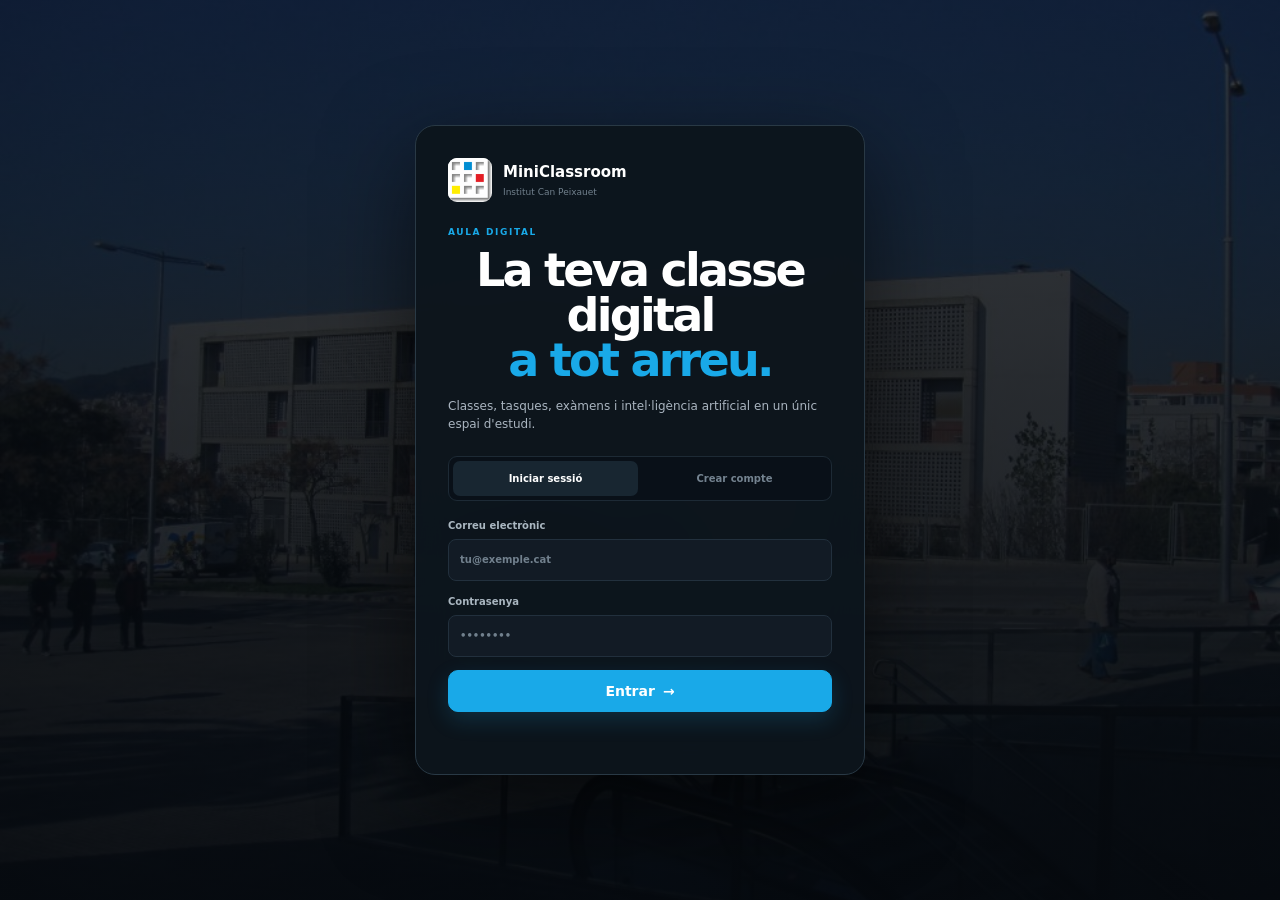
==== templates/index.html @ 2e3a23d9 "Add files via upload" ====
<!doctype html>
<html lang="ca">
<head>
  <meta charset="utf-8">
  <meta name="viewport" content="width=device-width,initial-scale=1">
  <title>MiniClassroom · La teva classe digital</title>
  <meta name="theme-color" content="#07101c">
  <meta name="description" content="MiniClassroom · aula digital de l'Institut Can Peixauet">
  <link rel="stylesheet" href="/static/style.css">
</head>

<body>

<div id="toast-root"></div>

<!-- =====================================================
     LOGIN
===================================================== -->

<div id="auth-view" class="auth-shell">

  <div class="auth-card">

    <div class="auth-brand">
      <img
        src="/static/logo-canpeixauet.png"
        alt="Institut Can Peixauet"
        onerror="this.style.display='none'"
      >

      <div>
        <strong>MiniClassroom</strong>
        <span>Institut Can Peixauet</span>
      </div>
    </div>

    <div class="auth-kicker">
      AULA DIGITAL
    </div>

    <h1>
      La teva classe digital<br>
      <span>a tot arreu.</span>
    </h1>

    <p class="auth-copy">
      Classes, tasques, exàmens i intel·ligència artificial
      en un únic espai d'estudi.
    </p>

    <div class="auth-tabs">

      <button
        class="auth-tab active"
        data-auth="login"
        type="button"
      >
        Iniciar sessió
      </button>

      <button
        class="auth-tab"
        data-auth="register"
        type="button"
      >
        Crear compte
      </button>

    </div>

    <form id="login-form" class="auth-form">

      <label>
        Correu electrònic

        <input
          name="email"
          type="email"
          placeholder="tu@exemple.cat"
          required
        >
      </label>

      <label>
        Contrasenya

        <input
          name="password"
          type="password"
          placeholder="••••••••"
          required
        >
      </label>

      <button
        class="btn btn-blue wide"
        type="submit"
      >
        Entrar
        <span>→</span>
      </button>

    </form>


    <form
      id="register-form"
      class="auth-form hidden"
    >

      <label>
        Nom

        <input
          name="username"
          placeholder="El teu nom"
          required
        >
      </label>

      <label>
        Correu electrònic

        <input
          name="email"
          type="email"
          placeholder="tu@exemple.cat"
          required
        >
      </label>

      <label>
        Contrasenya

        <input
          name="password"
          type="password"
          minlength="6"
          placeholder="Mínim 6 caràcters"
          required
        >
      </label>

      <label>
        Soc...

        <select name="role">
          <option value="alumne">
            Alumne
          </option>

          <option value="professor">
            Professor
          </option>
        </select>

      </label>

      <button
        class="btn btn-yellow wide"
        type="submit"
      >
        Crear compte
        <span>→</span>
      </button>

    </form>

    <p
      id="auth-message"
      class="error-text"
    ></p>

  </div>

</div>


<!-- =====================================================
     APLICACIÓ
===================================================== -->

<div
  id="app-view"
  class="app-shell hidden"
>


  <!-- SIDEBAR -->

  <aside class="sidebar">

    <div class="brand">

      <img
        src="/static/logo-canpeixauet.png"
        alt="Institut Can Peixauet"
        onerror="this.style.display='none'"
      >

      <div>
        <strong>MiniClassroom</strong>
        <small>Institut Can Peixauet</small>
      </div>

    </div>


    <div class="user-mini">

      <span
        class="avatar"
        id="side-avatar"
      >
        F
      </span>

      <div>

        <strong id="side-name">
          —
        </strong>

        <small id="side-role">
          Alumne
        </small>

      </div>

    </div>


    <nav class="nav">

      <button type="button"
        class="nav-item active"
        data-section="dashboard"
      >
        <span>⌂</span>
        Inici
      </button>

      <button type="button"
        class="nav-item"
        data-section="calendar"
      >
        <span>□</span>
        Calendari
      </button>

      <button type="button"
        class="nav-item"
        data-section="tasks"
      >
        <span>✓</span>
        Tasques
      </button>

      <button type="button"
        class="nav-item"
        data-section="exams"
      >
        <span>▣</span>
        Exàmens
      </button>

      <button type="button"
        class="nav-item"
        data-section="planner"
      >
        <span>◫</span>
        Planificador
      </button>

      <button type="button"
        class="nav-item"
        data-section="classes"
      >
        <span>⌘</span>
        Classes
      </button>

      <button type="button"
        class="nav-item"
        data-section="ai"
      >
        <span>✦</span>
        IA d'estudi
      </button>

      <button type="button"
        class="nav-item"
        data-section="progress"
      >
        <span>▥</span>
        Progrés
      </button>

      <button type="button"
        class="nav-item"
        data-section="profile"
      >
        <span>○</span>
        Perfil
      </button>

    </nav>


    <div class="sidebar-bottom">

      <div class="ai-status">

        <i></i>

        <div>
          <b>IA preparada</b>
          <small>Disponible per ajudar-te</small>
        </div>

        <span>→</span>

      </div>


      <button type="button"
        id="logout-btn" data-logout="true"
        class="logout"
      >
        ↪ Tancar sessió
      </button>

    </div>

  </aside>


  <!-- CONTINGUT -->

  <main class="main">

    <header class="topbar">

      <button type="button"
        class="mobile-menu"
        id="mobile-menu"
      >
        ☰
      </button>


      <div class="search-box">

        <span>⌕</span>

        <input
          id="global-search"
          type="search"
          placeholder="Cerca tasques, exàmens, classes..."
        >

        <kbd>⌘ K</kbd>

      </div>


      <div class="top-actions">

        <button type="button"
          class="icon-button"
          id="quick-ai"
          title="IA"
        >
          ✦
        </button>

        <button type="button"
          class="icon-button notification-button"
          id="notifications-button"
          title="Notificacions"
        >
          ♧
          <i id="notification-dot"></i>
        </button>

        <button type="button"
          class="btn btn-yellow add-button"
          id="quick-add"
          data-action="create-task"
        >
          ＋ Afegir
        </button>


        <button type="button"
          class="profile-chip"
          data-section="profile"
        >

          <span
            class="avatar small"
            id="top-avatar"
          >
            F
          </span>

          <span>

            <b id="top-name">
              —
            </b>

            <small id="top-role">
              Alumne
            </small>

          </span>

          <em>⌄</em>

        </button>

      </div>

    </header>


    <div
      id="notifications-panel"
      class="floating-panel hidden"
    ></div>


    <div class="content">


      <!-- =================================================
           INICI
      ================================================= -->

      <section
        id="section-dashboard"
        class="section active"
      >

        <div class="dashboard-layout">

          <div class="dashboard-main">


            <!-- HERO -->

            <div class="hero-banner">

              <div class="hero-image"></div>

              <div class="hero-overlay"></div>

              <div class="hero-copy">

                <div class="eyebrow light">
                  INSTITUT CAN PEIXAUET
                </div>

                <h1>
                  La teva classe digital<br>
                  <span>a tot arreu.</span>
                </h1>

                <p>
                  Organitza, aprèn i avança
                  amb l'ajuda de la intel·ligència artificial.
                </p>

                <div class="hero-actions">

                  <button type="button"
                    class="btn btn-yellow"
                    id="dashboard-see-tasks"
                    data-section="tasks"
                  >
                    → Veure les meves tasques
                  </button>

                  <button type="button"
                    class="btn btn-outline"
                    id="dashboard-open-ai"
                    data-section="ai"
                  >
                    Obrir la IA
                  </button>

                </div>

              </div>


              <div class="hero-dots">
                <b></b>
                <b></b>
                <b></b>
              </div>

            </div>


            <!-- ESTADÍSTIQUES -->

            <div class="stats-grid">

              <button type="button"
                class="stat-card blue"
                data-section="tasks"
              >

                <span class="stat-icon">
                  ✓
                </span>

                <div>

                  <small>
                    Tasques pendents
                  </small>

                  <strong id="stat-pending">
                    0
                  </strong>

                  <em id="stat-completed">
                    0 completades
                  </em>

                </div>

                <b>›</b>

              </button>


              <button type="button"
                class="stat-card red"
                data-section="exams"
              >

                <span class="stat-icon">
                  ▣
                </span>

                <div>

                  <small>
                    Exàmens propers
                  </small>

                  <strong id="stat-exams">
                    0
                  </strong>

                  <em>
                    Properes dates
                  </em>

                </div>

                <b>›</b>

              </button>


              <button type="button"
                class="stat-card yellow"
                data-section="progress"
              >

                <span class="stat-icon">
                  ▥
                </span>

                <div>

                  <small>
                    Progrés setmanal
                  </small>

                  <strong id="stat-progress">
                    0%
                  </strong>

                  <em id="stat-study">
                    0 / 0 min
                  </em>

                </div>

                <b>›</b>

              </button>


              <button type="button"
                class="stat-card neutral"
                data-section="tasks"
              >

                <span class="stat-icon">
                  ♧
                </span>

                <div>

                  <small>
                    Tasques urgents
                  </small>

                  <strong id="stat-urgent">
                    0
                  </strong>

                  <em>
                    Pròxims 2 dies
                  </em>

                </div>

                <b>›</b>

              </button>

            </div>


            <!-- CLASSES -->

            <div class="panel">

              <div class="panel-head">

                <div>

                  <div class="eyebrow">
                    APRENENTATGE
                  </div>

                  <h2>
                    Classes
                  </h2>

                </div>

                <button type="button"
                  class="link-button"
                  data-section="classes"
                >
                  Veure totes →
                </button>

              </div>

              <div
                id="dashboard-classes"
                class="class-cards"
              ></div>

            </div>

          </div>


          <!-- COLUMNA DRETA -->

          <aside class="dashboard-side">


            <!-- AGENDA -->

            <div class="panel agenda-panel">

              <div class="panel-head">

                <div>

                  <div class="eyebrow">
                    AVUI
                  </div>

                  <h2 id="agenda-date">
                    Avui
                  </h2>

                </div>

                <button type="button"
                  class="link-button"
                  data-section="calendar"
                >
                  Calendari →
                </button>

              </div>

              <div
                id="agenda-list"
                class="agenda-list"
              ></div>

            </div>


            <!-- TASQUES -->

            <div class="panel">

              <div class="panel-head">

                <div>

                  <div class="eyebrow">
                    ENTREGUES
                  </div>

                  <h2>
                    S'entrega aviat
                  </h2>

                </div>

                <button type="button"
                  class="link-button"
                  data-section="tasks"
                >
                  Veure totes →
                </button>

              </div>

              <div
                id="dashboard-tasks"
                class="compact-list"
              ></div>

            </div>


            <!-- EINES IA -->

            <div class="panel">

              <div class="panel-head">

                <div>

                  <div class="eyebrow">
                    IA
                  </div>

                  <h2>
                    Eines d'aprenentatge
                  </h2>

                </div>

                <button type="button"
                  class="link-button"
                  data-section="ai"
                >
                  Veure totes →
                </button>

              </div>


              <div class="learning-tools">

                <button type="button"
                  data-mode="EXPLICAR"
                  data-section="ai"
                >

                  <span>✦</span>

                  <div>
                    <b>Explica'm un tema</b>
                    <small>Entén-lo pas a pas.</small>
                  </div>

                  →

                </button>


                <button type="button"
                  data-mode="TEST"
                  data-section="ai"
                >

                  <span>✓</span>

                  <div>
                    <b>Practica amb un test</b>
                    <small>5 preguntes amb correcció.</small>
                  </div>

                  →

                </button>


                <button type="button"
                  data-mode="ESTUDIAR"
                  data-section="ai"
                >

                  <span>◫</span>

                  <div>
                    <b>Què estudio ara?</b>
                    <small>Prioritza la feina.</small>
                  </div>

                  →

                </button>

              </div>


            </div>

            <div class="panel recommendation-panel">

              <div class="panel-head">

                <div>
                  <div class="eyebrow">IA</div>
                  <h2>Què estudiar ara?</h2>
                </div>

              </div>

              <div
                id="recommendation-box"
                class="recommendation-box"
              >
                <span class="reco-orb">✦</span>
                <div>
                  <strong>Analitzant les teves prioritats...</strong>
                  <small>
                    La IA revisarà tasques i exàmens pendents.
                  </small>
                </div>
              </div>

            </div>

          </aside>

        </div>

      </section>


      <!-- =================================================
           CALENDARI
      ================================================= -->

      <section
        id="section-calendar"
        class="section"
      >

        <div class="section-title">

          <div>

            <div class="eyebrow">
              ORGANITZACIÓ
            </div>

            <h1>
              Calendari
            </h1>

            <p>
              Tot el que tens a classe,
              en una sola vista.
            </p>

          </div>

          <button type="button"
            class="btn btn-yellow"
            id="calendar-today"
          >
            Avui
          </button>

        </div>


        <div class="panel calendar-panel">

          <div class="calendar-toolbar">

            <button type="button"
              class="icon-button"
              id="calendar-prev"
            >
              ←
            </button>

            <h2 id="calendar-title">
              Aquesta setmana
            </h2>

            <button type="button"
              class="icon-button"
              id="calendar-next"
            >
              →
            </button>

          </div>

          <div
            id="calendar-grid"
            class="calendar-grid"
          ></div>

        </div>

      </section>


      <!-- =================================================
           TASQUES
      ================================================= -->

      <section
        id="section-tasks"
        class="section"
      >

        <div class="section-title">

          <div>

            <div class="eyebrow">
              FEINA
            </div>

            <h1>
              Tasques
            </h1>

            <p>
              Controla què tens pendent
              i què ja has acabat.
            </p>

          </div>

          <button type="button"
            class="btn btn-yellow"
            id="new-task"
          >
            ＋ Nova tasca
          </button>

        </div>


        <div class="toolbar">

          <div
            class="segmented"
            id="task-filter"
          >

            <button type="button"
              class="active"
              data-filter="totes"
            >
              Totes
            </button>

            <button type="button" data-filter="pendent">
              Pendents
            </button>

            <button type="button" data-filter="en procés">
              En procés
            </button>

            <button type="button" data-filter="completada">
              Completades
            </button>

          </div>


          <input
            id="task-search"
            class="search-input"
            placeholder="Cerca una tasca..."
          >

        </div>


        <div
          id="tasks-list"
          class="task-list"
        ></div>

      </section>


      <!-- =================================================
           EXÀMENS
      ================================================= -->

      <section
        id="section-exams"
        class="section"
      >

        <div class="section-title">

          <div>

            <div class="eyebrow">
              PREPARACIÓ
            </div>

            <h1>
              Exàmens
            </h1>

            <p>
              Prepara amb temps el que s'acosta.
            </p>

          </div>

          <button type="button"
            class="btn btn-yellow"
            id="new-exam"
          >
            ＋ Nou examen
          </button>

        </div>


        <div
          id="exams-list"
          class="exam-grid"
        ></div>

      </section>


      <!-- =================================================
           PLANIFICADOR
      ================================================= -->

      <section
        id="section-planner"
        class="section"
      >

        <div class="section-title">

          <div>

            <div class="eyebrow">
              PLANIFICACIÓ
            </div>

            <h1>
              Planificador
            </h1>

            <p>
              Combina tasques, exàmens
              i sessions d'estudi.
            </p>

          </div>

          <button type="button"
            class="btn btn-yellow"
            id="generate-plan"
          >
            ✦ Generar pla amb IA
          </button>

        </div>


        <div class="planner-layout">

          <div class="panel calendar-panel">

            <div class="calendar-toolbar">

              <button type="button"
                class="icon-button"
                id="planner-prev"
              >
                ←
              </button>

              <h2 id="week-title">
                Aquesta setmana
              </h2>

              <button type="button"
                class="icon-button"
                id="planner-next"
              >
                →
              </button>

            </div>

            <div
              id="week-grid"
              class="calendar-grid"
            ></div>

          </div>


          <div class="panel">

            <div class="panel-head">

              <div>

                <div class="eyebrow">
                  IA
                </div>

                <h2>
                  Sessions recomanades
                </h2>

              </div>

            </div>


            <div
              id="plan-sessions"
              class="plan-sessions"
            ></div>


            <button type="button"
              id="add-session"
              class="btn btn-outline wide"
            >
              ＋ Afegir sessió
            </button>

          </div>

        </div>

      </section>


      <!-- =================================================
           CLASSES
      ================================================= -->

      <section
        id="section-classes"
        class="section"
      >

        <div class="section-title">

          <div>

            <div class="eyebrow">
              AULA
            </div>

            <h1>
              Classes
            </h1>

            <p>
              Els teus espais de classe,
              deures, avisos i exàmens.
            </p>

          </div>

        </div>


        <div
          id="class-actions"
          class="class-actions"
        ></div>


        <div
          id="classes-list"
          class="class-cards large"
        ></div>


        <div
          id="class-detail"
          class="hidden"
        ></div>

      </section>


      <!-- =================================================
           IA
      ================================================= -->

      <section
        id="section-ai"
        class="section"
      >

        <div class="section-title">

          <div>

            <div class="eyebrow">
              ASSISTENT
            </div>

            <h1>
              IA d'estudi
            </h1>

            <p>
              Una IA que coneix les teves
              tasques i exàmens.
            </p>

          </div>

          <span class="ai-badge">
            ✦ Català
          </span>

        </div>


        <div class="ai-layout">


          <div class="panel chat-panel" id="ai-chat">

            <div
              class="ai-modes"
              id="ai-modes"
            >

              <button type="button"
                class="active"
                data-ai-mode="DUBTE"
              >
                Dubte
              </button>

              <button type="button" data-ai-mode="EXPLICAR">
                Explicar
              </button>

              <button type="button" data-ai-mode="ESTUDIAR">
                Estudiar
              </button>

              <button type="button" data-ai-mode="RESUMIR">
                Resumir
              </button>

              <button type="button" data-ai-mode="TEST">
                Test
              </button>

            </div>


            <div
              id="ai-messages"
              class="chat-log"
            >

              <div class="chat-bubble ai">

                <span>✦</span>

                <div>

                  <b>
                    MiniClassroom IA
                  </b>

                  <p>
                    Hola! Puc ajudar-te amb
                    una assignatura, una tasca,
                    un examen o la teva planificació.
                  </p>

                </div>

              </div>

            </div>


            <form
              id="ai-form"
              class="chat-form"
            >

              <textarea
                id="ai-input"
                placeholder="Escriu una pregunta..."
                rows="1"
              ></textarea>

              <button type="submit" class="send-btn" id="ai-send">
                ↑
              </button>

            </form>

          </div>



          <div
            class="panel ai-test hidden"
            id="ai-test"
          >

            <div class="panel-head">
              <div>
                <div class="eyebrow">PRÀCTICA</div>
                <h2>Genera un test</h2>
              </div>
              <span class="ai-badge">5 preguntes</span>
            </div>

            <div class="ai-test-body">

              <div class="form-grid">

                <label class="form-field">
                  <span>Assignatura</span>
                  <input
                    id="test-subject"
                    type="text"
                    placeholder="Matemàtiques"
                  >
                </label>

                <label class="form-field">
                  <span>Dificultat</span>
                  <select id="test-difficulty">
                    <option value="baixa">Baixa</option>
                    <option value="mitjana" selected>Mitjana</option>
                    <option value="alta">Alta</option>
                  </select>
                </label>

                <label class="form-field full">
                  <span>Tema</span>
                  <input
                    id="test-topic"
                    type="text"
                    placeholder="Ex. derivades, Guerra Civil, física..."
                  >
                </label>

              </div>

              <button
                type="button"
                class="btn btn-yellow"
                id="test-generate"
              >
                ✦ Generar test
              </button>

              <div id="test-container"></div>

            </div>

          </div>

          <div class="ai-tools">

            <button type="button"
              class="tool-card"
              id="open-test"
              data-ai-tool="test"
            >

              <span>✓</span>

              <div>
                <b>Crear un test</b>
                <small>
                  5 preguntes i correcció.
                </small>
              </div>

              →

            </button>


            <button type="button"
              class="tool-card"
              id="open-reco"
              data-ai-tool="study"
            >

              <span>▥</span>

              <div>
                <b>Prioritzar la feina</b>
                <small>
                  Analitza tasques i exàmens.
                </small>
              </div>

              →

            </button>


            <div class="panel ai-note">

              <div class="eyebrow">
                APRENENTATGE
              </div>

              <h3>
                La IA t'ajuda a estudiar
              </h3>

              <p>
                Demana explicacions, exemples,
                pistes i preguntes.
                No només respostes.
              </p>

            </div>

          </div>

        </div>

      </section>


      <!-- =================================================
           PROGRÉS
      ================================================= -->

      <section
        id="section-progress"
        class="section"
      >

        <div class="section-title">

          <div>

            <div class="eyebrow">
              EVOLUCIÓ
            </div>

            <h1>
              Progrés
            </h1>

            <p>
              Visualitza com avança el teu estudi.
            </p>

          </div>

        </div>


        <div class="progress-grid">

          <div class="panel progress-card">

            <div class="eyebrow">
              TASQUES
            </div>

            <strong id="progress-number">
              0%
            </strong>

            <div class="progress-track">
              <span id="progress-bar"></span>
            </div>

            <small id="progress-caption">
              0 de 0 tasques
            </small>

          </div>


          <div class="panel progress-card">

            <div class="eyebrow">
              TEMPS D'ESTUDI
            </div>

            <strong id="study-number">
              0 min
            </strong>

            <div class="progress-track yellow-track">
              <span id="study-bar"></span>
            </div>

            <small id="study-caption">
              0 min completats
            </small>

          </div>

        </div>


        <div class="panel">

          <div class="panel-head">

            <div>

              <div class="eyebrow">
                SETMANA
              </div>

              <h2>
                Temps d'estudi
              </h2>

            </div>

          </div>


          <div
            id="progress-chart"
            class="bar-chart"
          ></div>

        </div>


        <div
          class="panel"
          style="margin-top:18px"
        >

          <div class="panel-head">

            <div>

              <div class="eyebrow">
                PRÀCTICA
              </div>

              <h2>
                Últims tests
              </h2>

            </div>

          </div>


          <div
            id="test-history"
            class="history-list"
          ></div>

        </div>

      </section>


      <!-- =================================================
           PERFIL
      ================================================= -->

      <section
        id="section-profile"
        class="section"
      >

        <div class="section-title">

          <div>

            <div class="eyebrow">
              COMPTE
            </div>

            <h1>
              Perfil
            </h1>

            <p>
              Les teves dades de MiniClassroom.
            </p>

          </div>

        </div>


        <div class="profile-layout">

          <div class="panel profile-card">

            <span
              class="profile-avatar"
              id="profile-avatar"
            >
              F
            </span>

            <h2 id="profile-name">
              —
            </h2>

            <p id="profile-email">
              —
            </p>

            <span
              id="profile-role"
              class="role-badge"
            >
              Alumne
            </span>

          </div>


          <div class="panel">

            <div class="eyebrow">
              TdR · EXPERIMENT
            </div>

            <h2>
              Seguiment de l'aprenentatge
            </h2>

            <p>
              Es registren de manera no invasiva
              recomanacions de la IA, tasques prioritzades,
              plans, tasques completades i resultats dels tests.
            </p>

          </div>

        </div>

      </section>

    </div>

  </main>

</div>


<div id="modal-root"></div>

<script src="/static/app.js"></script>

</body>
</html>
---- static/style.css ----
/* =========================================================
   MINICLASSROOM
   Institut Can Peixauet
   Estil principal
   ========================================================= */

/* ---------------------------------------------------------
   VARIABLES
   --------------------------------------------------------- */

:root {
  --bg: #070b10;
  --bg-soft: #0b1118;
  --surface: #0e151e;
  --surface-2: #121b25;
  --surface-3: #172330;

  --border: #22303d;
  --border-soft: rgba(255,255,255,.08);

  --text: #f4f7fa;
  --text-soft: #aab5c0;
  --text-muted: #71808d;

  --blue: #19a9e8;
  --blue-strong: #078fd1;
  --blue-soft: rgba(25,169,232,.14);

  --yellow: #ffe000;
  --yellow-hover: #f2cf00;
  --yellow-soft: rgba(255,224,0,.12);

  --red: #ef4b55;
  --red-soft: rgba(239,75,85,.12);

  --green: #39c78a;
  --green-soft: rgba(57,199,138,.12);

  --shadow: 0 18px 50px rgba(0,0,0,.28);
  --shadow-soft: 0 8px 24px rgba(0,0,0,.20);

  --radius-sm: 8px;
  --radius: 14px;
  --radius-lg: 20px;

  --sidebar-width: 216px;
  --topbar-height: 70px;
}

/* ---------------------------------------------------------
   RESET
   --------------------------------------------------------- */

*,
*::before,
*::after {
  box-sizing: border-box;
}

html {
  min-height: 100%;
  background: var(--bg);
  color-scheme: dark;
}

body {
  margin: 0;
  min-height: 100vh;
  background:
    radial-gradient(circle at 75% -10%, rgba(25,169,232,.08), transparent 30%),
    var(--bg);
  color: var(--text);
  font-family:
    Inter,
    ui-sans-serif,
    system-ui,
    -apple-system,
    BlinkMacSystemFont,
    "Segoe UI",
    sans-serif;
  font-size: 14px;
  line-height: 1.5;
  -webkit-font-smoothing: antialiased;
  text-rendering: optimizeLegibility;
}

button,
input,
textarea,
select {
  font: inherit;
}

button {
  appearance: none;
  border: 0;
}

button,
a,
select {
  -webkit-tap-highlight-color: transparent;
}

button:not(:disabled),
a,
select {
  cursor: pointer;
}

a {
  color: inherit;
  text-decoration: none;
}

img {
  display: block;
  max-width: 100%;
}

input,
textarea,
select {
  width: 100%;
  color: var(--text);
  background: var(--surface-2);
  border: 1px solid var(--border);
  border-radius: var(--radius-sm);
  outline: none;
  transition:
    border-color .18s ease,
    box-shadow .18s ease,
    background .18s ease;
}

input:focus,
textarea:focus,
select:focus {
  border-color: rgba(25,169,232,.75);
  box-shadow: 0 0 0 3px rgba(25,169,232,.10);
}

input::placeholder,
textarea::placeholder {
  color: var(--text-muted);
}

textarea {
  min-height: 110px;
  resize: vertical;
}

select {
  appearance: none;
}

.hidden {
  display: none !important;
}

[hidden] {
  display: none !important;
}

/* ---------------------------------------------------------
   SCROLLBAR
   --------------------------------------------------------- */

* {
  scrollbar-width: thin;
  scrollbar-color: #263543 transparent;
}

::-webkit-scrollbar {
  width: 8px;
  height: 8px;
}

::-webkit-scrollbar-track {
  background: transparent;
}

::-webkit-scrollbar-thumb {
  background: #263543;
  border-radius: 999px;
}

::-webkit-scrollbar-thumb:hover {
  background: #344657;
}

/* ---------------------------------------------------------
   AUTH
   --------------------------------------------------------- */

.auth-page {
  min-height: 100vh;
  display: flex;
  align-items: center;
  justify-content: center;
  padding: 32px 20px;
  background:
    linear-gradient(rgba(7,11,16,.72), rgba(7,11,16,.92)),
    url("/static/canpeixauet.jpg") center / cover no-repeat;
}

.auth-card {
  width: min(440px, 100%);
  padding: 34px;
  background: rgba(14,21,30,.94);
  border: 1px solid rgba(255,255,255,.10);
  border-radius: 22px;
  box-shadow: 0 30px 80px rgba(0,0,0,.50);
  backdrop-filter: blur(18px);
}

.auth-logo {
  width: 72px;
  height: 72px;
  margin: 0 auto 20px;
  object-fit: contain;
  border-radius: 16px;
}

.auth-card h1,
.auth-card h2 {
  margin: 0;
  text-align: center;
  letter-spacing: -.03em;
}

.auth-card p {
  color: var(--text-soft);
}

.auth-subtitle {
  margin: 8px 0 28px;
  text-align: center;
}

.auth-form {
  display: grid;
  gap: 14px;
}

.auth-switch {
  margin-top: 20px;
  text-align: center;
  color: var(--text-soft);
}

.auth-switch button {
  background: transparent;
  color: var(--blue);
  font-weight: 700;
}

/* ---------------------------------------------------------
   BUTTONS
   --------------------------------------------------------- */

.btn,
button.btn {
  min-height: 42px;
  display: inline-flex;
  align-items: center;
  justify-content: center;
  gap: 8px;
  padding: 0 16px;

  color: var(--text);
  background: var(--surface-2);

  border: 1px solid var(--border);
  border-radius: 10px;

  font-weight: 700;
  line-height: 1;
  white-space: nowrap;

  cursor: pointer;
  transition:
    transform .16s ease,
    background .16s ease,
    border-color .16s ease,
    box-shadow .16s ease,
    color .16s ease;
}

.btn:hover {
  background: #182430;
  border-color: #334555;
  transform: translateY(-1px);
}

.btn:active {
  transform: translateY(0);
}

.btn:disabled {
  opacity: .45;
  cursor: not-allowed;
  transform: none;
}

.btn-blue {
  color: #fff !important;
  background: var(--blue) !important;
  border-color: var(--blue) !important;
  box-shadow: 0 8px 22px rgba(25,169,232,.18);
}

.btn-blue:hover {
  background: var(--blue-strong) !important;
  border-color: var(--blue-strong) !important;
}

.btn-yellow {
  color: #090c10 !important;
  background: var(--yellow) !important;
  border-color: var(--yellow) !important;
  box-shadow: 0 8px 22px rgba(255,224,0,.15);
}

.btn-yellow:hover {
  background: var(--yellow-hover) !important;
  border-color: var(--yellow-hover) !important;
}

.btn-outline {
  color: var(--text) !important;
  background: transparent !important;
  border-color: #344555 !important;
}

.btn-outline:hover {
  background: rgba(255,255,255,.05) !important;
  border-color: #4b6071 !important;
}

.btn-danger {
  color: #fff !important;
  background: var(--red) !important;
  border-color: var(--red) !important;
}

.btn.wide {
  width: 100%;
}

.btn.small {
  min-height: 34px;
  padding: 0 11px;
  border-radius: 8px;
  font-size: 12px;
}

.link-button {
  display: inline-flex;
  align-items: center;
  gap: 6px;

  padding: 0;
  color: var(--blue);
  background: transparent;

  font-size: 13px;
  font-weight: 700;
}

.link-button:hover {
  color: #63cefa;
}

/* ---------------------------------------------------------
   APP SHELL
   --------------------------------------------------------- */

.app-shell {
  min-height: 100vh;
  display: flex;
  background: var(--bg);
}

.sidebar {
  position: fixed;
  inset: 0 auto 0 0;
  z-index: 50;

  width: var(--sidebar-width);
  display: flex;
  flex-direction: column;

  background:
    linear-gradient(180deg, #091018 0%, #080d13 100%);

  border-right: 1px solid var(--border);
}

.main {
  min-width: 0;
  width: calc(100% - var(--sidebar-width));
  margin-left: var(--sidebar-width);
  min-height: 100vh;
}

/* ---------------------------------------------------------
   SIDEBAR
   --------------------------------------------------------- */

.brand {
  min-height: 74px;
  display: flex;
  align-items: center;
  gap: 10px;
  padding: 14px 15px;

  border-bottom: 1px solid var(--border-soft);
}

.brand-mark {
  width: 38px;
  height: 38px;
  flex: 0 0 38px;

  display: grid;
  place-items: center;

  background: #fff;
  border-radius: 10px;
  overflow: hidden;
}

.brand-mark img {
  width: 100%;
  height: 100%;
  object-fit: contain;
}

.brand-name {
  color: var(--text);
  font-size: 15px;
  font-weight: 800;
  letter-spacing: -.02em;
}

.brand-subtitle {
  margin-top: 1px;
  color: var(--text-muted);
  font-size: 10px;
}

.user-mini {
  margin: 12px;
  padding: 11px;

  display: flex;
  align-items: center;
  gap: 10px;

  background: rgba(255,255,255,.045);
  border: 1px solid var(--border);
  border-radius: 12px;
}

.avatar {
  width: 34px;
  height: 34px;
  flex: 0 0 34px;

  display: grid;
  place-items: center;

  color: #061018;
  background: var(--blue);
  border-radius: 50%;

  font-size: 13px;
  font-weight: 800;
}

.user-mini strong {
  display: block;
  overflow: hidden;
  color: var(--text);
  font-size: 12px;
  text-overflow: ellipsis;
  white-space: nowrap;
}

.user-mini small {
  color: var(--text-muted);
  font-size: 10px;
}

.nav {
  padding: 5px 10px;
  overflow-y: auto;
}

.nav-section {
  margin: 16px 10px 7px;
  color: #657684;
  font-size: 9px;
  font-weight: 800;
  letter-spacing: .16em;
  text-transform: uppercase;
}

.nav-item {
  width: 100%;
  min-height: 38px;

  display: flex;
  align-items: center;
  gap: 10px;

  padding: 0 11px;

  color: #9aa8b5;
  background: transparent;
  border: 1px solid transparent;
  border-radius: 9px;

  font-size: 12px;
  font-weight: 650;

  text-align: left;
  transition:
    color .16s ease,
    background .16s ease,
    border-color .16s ease;
}

.nav-item:hover {
  color: var(--text);
  background: rgba(255,255,255,.045);
}

.nav-item.active {
  color: #fff;
  background: linear-gradient(
    90deg,
    rgba(25,169,232,.16),
    rgba(25,169,232,.05)
  );
  border-color: rgba(25,169,232,.25);
  box-shadow: inset 3px 0 0 var(--blue);
}

.nav-icon {
  width: 18px;
  flex: 0 0 18px;
  display: grid;
  place-items: center;
  color: #8494a1;
}

.nav-item.active .nav-icon {
  color: var(--blue);
}

.sidebar-bottom {
  margin-top: auto;
  padding: 12px;
  border-top: 1px solid var(--border-soft);
}

.sidebar-bottom .btn {
  width: 100%;
}

/* ---------------------------------------------------------
   TOPBAR
   --------------------------------------------------------- */

.topbar {
  position: sticky;
  top: 0;
  z-index: 40;

  min-height: var(--topbar-height);

  display: flex;
  align-items: center;
  gap: 12px;

  padding: 12px 22px;

  background: rgba(7,11,16,.88);
  border-bottom: 1px solid var(--border);

  backdrop-filter: blur(18px);
}

.mobile-menu {
  display: none;
}

.search-box {
  width: min(430px, 45vw);
  position: relative;
}

.search-box input {
  height: 40px;
  padding: 0 38px 0 38px;

  background: #0c131b;
  border-color: #1f2d39;
  border-radius: 10px;

  font-size: 12px;
}

.search-box::before {
  content: "⌕";
  position: absolute;
  z-index: 2;
  left: 13px;
  top: 50%;
  transform: translateY(-52%);
  color: #6f7f8d;
  font-size: 16px;
}

.search-box kbd {
  position: absolute;
  right: 8px;
  top: 50%;
  transform: translateY(-50%);

  padding: 2px 5px;

  color: #6f7f8d;
  background: #111a23;
  border: 1px solid #263540;
  border-radius: 5px;

  font-size: 9px;
}

.top-actions {
  margin-left: auto;
  display: flex;
  align-items: center;
  gap: 8px;
}

.icon-button {
  width: 36px;
  height: 36px;

  display: grid;
  place-items: center;

  color: #aab7c1;
  background: #0d151e;
  border: 1px solid var(--border);
  border-radius: 9px;

  cursor: pointer;
}

.icon-button:hover {
  color: #fff;
  background: #15202a;
}

.profile-chip {
  min-height: 40px;
  display: flex;
  align-items: center;
  gap: 8px;

  padding: 3px 8px 3px 3px;

  color: var(--text);
  background: transparent;
  border: 1px solid transparent;
  border-radius: 999px;
}

.profile-chip:hover {
  background: rgba(255,255,255,.05);
  border-color: var(--border);
}

.profile-chip .avatar {
  width: 32px;
  height: 32px;
  flex-basis: 32px;
}

.profile-chip span {
  font-size: 12px;
  font-weight: 700;
}

.profile-chip small {
  margin-left: 3px;
  color: var(--text-muted);
  font-size: 10px;
}

/* ---------------------------------------------------------
   CONTENT
   --------------------------------------------------------- */

.content {
  width: 100%;
  max-width: 1500px;
  margin: 0 auto;
  padding: 26px 30px 60px;
}

.section {
  display: none;
}

.section.active {
  display: block;
}

.page-title {
  margin: 0 0 20px;
  font-size: 28px;
  font-weight: 800;
  letter-spacing: -.045em;
}

.section-title {
  margin: 0;
  font-size: 22px;
  font-weight: 800;
  letter-spacing: -.035em;
}

.section-subtitle {
  margin: 5px 0 0;
  color: var(--text-muted);
  font-size: 13px;
}

.eyebrow,
.kicker {
  margin-bottom: 7px;
  color: var(--blue);
  font-size: 9px;
  font-weight: 900;
  letter-spacing: .18em;
  text-transform: uppercase;
}

/* ---------------------------------------------------------
   DASHBOARD
   --------------------------------------------------------- */

.dashboard-layout {
  display: grid;
  grid-template-columns: minmax(0, 1fr) 265px;
  gap: 16px;
  align-items: start;
}

.dashboard-main {
  min-width: 0;
}

.dashboard-side {
  min-width: 0;
  display: grid;
  gap: 12px;
}

.hero-banner {
  position: relative;
  min-height: 280px;
  overflow: hidden;

  display: flex;
  flex-direction: column;
  justify-content: flex-end;

  padding: 34px 40px;

  border: 1px solid #283744;
  border-radius: 20px;

  background:
    linear-gradient(
      90deg,
      rgba(5,10,15,.94) 0%,
      rgba(5,10,15,.72) 47%,
      rgba(5,10,15,.18) 100%
    ),
    linear-gradient(
      0deg,
      rgba(5,10,15,.72),
      rgba(5,10,15,.04)
    ),
    url("/static/canpeixauet.jpg") center / cover no-repeat;

  box-shadow: var(--shadow);
}

.hero-banner::after {
  content: "";
  position: absolute;
  inset: auto 20px 12px auto;
  width: 40px;
  height: 3px;
  border-radius: 99px;
  background: var(--blue);
}

.hero-banner > * {
  position: relative;
  z-index: 1;
  max-width: 700px;
}

.hero-banner h1 {
  margin: 0;

  color: #fff;
  font-size: clamp(34px, 4vw, 58px);
  line-height: .98;
  letter-spacing: -.065em;
}

.hero-banner h1 span {
  display: block;
  color: var(--blue);
}

.hero-banner p {
  max-width: 590px;
  margin: 15px 0 20px;

  color: #c4ced6;
  font-size: 13px;
}

.hero-actions {
  display: flex;
  flex-wrap: wrap;
  gap: 9px;
}

.stats-grid {
  display: grid;
  grid-template-columns: repeat(4, minmax(0,1fr));
  gap: 10px;
  margin-top: 10px;
}

.stat-card {
  min-height: 88px;
  display: flex;
  align-items: center;
  gap: 12px;

  padding: 14px;

  background: linear-gradient(145deg, #101923, #0c131b);
  border: 1px solid var(--border);
  border-radius: 13px;

  box-shadow: var(--shadow-soft);
}

.stat-icon {
  width: 34px;
  height: 34px;
  flex: 0 0 34px;

  display: grid;
  place-items: center;

  border-radius: 9px;
  background: var(--blue-soft);
  color: var(--blue);
}

.stat-card:nth-child(2) .stat-icon {
  color: var(--red);
  background: var(--red-soft);
}

.stat-card:nth-child(3) .stat-icon {
  color: var(--yellow);
  background: var(--yellow-soft);
}

.stat-card:nth-child(4) .stat-icon {
  color: #b5c0ca;
  background: rgba(255,255,255,.07);
}

.stat-label {
  color: var(--text-muted);
  font-size: 10px;
}

.stat-value {
  margin-top: 2px;
  color: #fff;
  font-size: 21px;
  font-weight: 850;
  letter-spacing: -.04em;
}

.stat-meta {
  color: var(--text-muted);
  font-size: 9px;
}

.panel {
  min-width: 0;

  background: linear-gradient(145deg, #101923, #0c131b);
  border: 1px solid var(--border);
  border-radius: 15px;
  box-shadow: var(--shadow-soft);
}

.panel-head {
  min-height: 58px;
  display: flex;
  align-items: center;
  justify-content: space-between;
  gap: 12px;

  padding: 14px 17px;

  border-bottom: 1px solid var(--border-soft);
}

.panel-head h2,
.panel-head h3 {
  margin: 0;
  font-size: 16px;
  letter-spacing: -.025em;
}

.panel-body {
  padding: 16px;
}

/* ---------------------------------------------------------
   DASHBOARD RIGHT SIDE
   --------------------------------------------------------- */

.agenda-panel,
.learning-tools,
.dashboard-side .panel {
  overflow: hidden;
}

.agenda-panel h3,
.dashboard-side h3 {
  margin: 0;
}

.compact-list {
  display: grid;
}

.compact-item {
  display: flex;
  align-items: center;
  gap: 10px;

  padding: 12px 14px;

  border-bottom: 1px solid var(--border-soft);
}

.compact-item:last-child {
  border-bottom: 0;
}

.compact-item-main {
  min-width: 0;
  flex: 1;
}

.compact-item-title {
  overflow: hidden;
  color: var(--text);
  font-size: 12px;
  font-weight: 700;
  text-overflow: ellipsis;
  white-space: nowrap;
}

.compact-item-meta {
  margin-top: 2px;
  color: var(--text-muted);
  font-size: 10px;
}

.learning-tools {
  display: grid;
}

.tool-card {
  display: block;
  padding: 14px;

  color: var(--text);
  background: transparent;
  border-bottom: 1px solid var(--border-soft);

  transition: background .16s ease;
}

.tool-card:last-child {
  border-bottom: 0;
}

.tool-card:hover {
  background: rgba(25,169,232,.055);
}

.tool-card strong {
  display: block;
  font-size: 12px;
}

.tool-card span {
  display: block;
  margin-top: 3px;
  color: var(--text-muted);
  font-size: 10px;
}

/* ---------------------------------------------------------
   CLASS CARDS
   --------------------------------------------------------- */

.class-cards,
.class-grid {
  display: grid;
  grid-template-columns: repeat(auto-fill, minmax(230px, 1fr));
  gap: 13px;
}

.class-cards.large {
  grid-template-columns: repeat(auto-fill, minmax(280px, 1fr));
}

.class-card {
  position: relative;
  min-width: 0;
  overflow: hidden;

  display: flex;
  flex-direction: column;

  min-height: 185px;

  background: linear-gradient(150deg, #121d27, #0c141c);
  border: 1px solid var(--border);
  border-radius: 15px;

  box-shadow: var(--shadow-soft);

  transition:
    transform .18s ease,
    border-color .18s ease,
    box-shadow .18s ease;
}

.class-card:hover {
  transform: translateY(-2px);
  border-color: #344958;
  box-shadow: 0 18px 38px rgba(0,0,0,.30);
}

.class-card-cover {
  min-height: 76px;
  padding: 17px;

  background:
    linear-gradient(
      135deg,
      rgba(25,169,232,.45),
      rgba(5,17,27,.75)
    );
}

.class-card:nth-child(3n + 2) .class-card-cover {
  background:
    linear-gradient(
      135deg,
      rgba(255,224,0,.28),
      rgba(30,25,4,.80)
    );
}

.class-card:nth-child(3n) .class-card-cover {
  background:
    linear-gradient(
      135deg,
      rgba(239,75,85,.30),
      rgba(28,10,14,.80)
    );
}

.class-card-body {
  flex: 1;
  padding: 16px;
}

.class-card h3 {
  margin: 0;
  font-size: 16px;
  letter-spacing: -.025em;
}

.class-card p {
  margin: 5px 0 0;
  color: var(--text-muted);
  font-size: 11px;
}

.class-card-footer {
  display: flex;
  align-items: center;
  justify-content: space-between;
  gap: 8px;

  padding: 12px 16px;

  border-top: 1px solid var(--border-soft);
}

.class-code {
  color: var(--text-muted);
  font-family: ui-monospace, SFMono-Regular, Menlo, monospace;
  font-size: 10px;
  letter-spacing: .08em;
}

/* ---------------------------------------------------------
   TOOLBAR / FILTERS
   --------------------------------------------------------- */

.toolbar {
  display: flex;
  align-items: center;
  justify-content: space-between;
  gap: 12px;
  flex-wrap: wrap;

  margin-bottom: 15px;
}

.toolbar-left,
.toolbar-right {
  display: flex;
  align-items: center;
  gap: 8px;
  flex-wrap: wrap;
}

.search-input {
  width: 240px;
  min-height: 40px;
  padding: 0 12px;
}

.segmented {
  display: inline-flex;
  padding: 3px;
  gap: 2px;

  background: #0b1219;
  border: 1px solid var(--border);
  border-radius: 9px;
}

.segmented button {
  min-height: 32px;
  padding: 0 11px;

  color: var(--text-muted);
  background: transparent;
  border-radius: 7px;

  font-size: 11px;
  font-weight: 700;
}

.segmented button:hover {
  color: var(--text);
}

.segmented button.active {
  color: #fff;
  background: #1a2732;
}

/* ---------------------------------------------------------
   TASKS
   --------------------------------------------------------- */

.task-list,
.tasks-list {
  display: grid;
  gap: 8px;
}

.task-row,
.task-card {
  display: flex;
  align-items: center;
  gap: 13px;

  padding: 14px;

  background: var(--surface);
  border: 1px solid var(--border);
  border-radius: 12px;

  transition:
    background .16s ease,
    border-color .16s ease;
}

.task-row:hover,
.task-card:hover {
  background: #111b25;
  border-color: #314250;
}

.task-check {
  width: 22px;
  height: 22px;
  flex: 0 0 22px;

  display: grid;
  place-items: center;

  color: transparent;
  background: transparent;
  border: 1px solid #40505e;
  border-radius: 50%;
}

.task-check:hover {
  border-color: var(--blue);
  color: var(--blue);
}

.task-check.completed {
  color: #07110c;
  background: var(--green);
  border-color: var(--green);
}

.task-main {
  min-width: 0;
  flex: 1;
}

.task-title {
  color: var(--text);
  font-weight: 750;
}

.task-title.completed {
  color: var(--text-muted);
  text-decoration: line-through;
}

.task-meta {
  display: flex;
  flex-wrap: wrap;
  gap: 8px;
  margin-top: 4px;

  color: var(--text-muted);
  font-size: 10px;
}

.task-actions {
  display: flex;
  align-items: center;
  gap: 5px;
}

.badge,
.tag {
  display: inline-flex;
  align-items: center;

  min-height: 23px;
  padding: 0 8px;

  border-radius: 999px;

  color: #b8c4cd;
  background: rgba(255,255,255,.055);
  border: 1px solid rgba(255,255,255,.08);

  font-size: 9px;
  font-weight: 750;
}

.badge.blue {
  color: #6ed3fb;
  background: var(--blue-soft);
  border-color: rgba(25,169,232,.18);
}

.badge.yellow {
  color: #ffe86a;
  background: var(--yellow-soft);
  border-color: rgba(255,224,0,.16);
}

.badge.red {
  color: #ff8a91;
  background: var(--red-soft);
  border-color: rgba(239,75,85,.18);
}

.badge.green {
  color: #73ddb0;
  background: var(--green-soft);
  border-color: rgba(57,199,138,.18);
}

/* ---------------------------------------------------------
   EXAMS
   --------------------------------------------------------- */

.exam-list {
  display: grid;
  gap: 10px;
}

.exam-card {
  padding: 16px;

  background: linear-gradient(145deg, #121923, #0d141c);
  border: 1px solid var(--border);
  border-left: 3px solid var(--red);
  border-radius: 12px;
}

.exam-card h3 {
  margin: 0;
  font-size: 15px;
}

.exam-card p {
  margin: 5px 0 0;
  color: var(--text-muted);
  font-size: 11px;
}

/* ---------------------------------------------------------
   CALENDAR
   --------------------------------------------------------- */

.calendar-shell {
  overflow: hidden;

  background: #0d151e;
  border: 1px solid var(--border);
  border-radius: 16px;
}

.calendar-header {
  min-height: 60px;

  display: flex;
  align-items: center;
  justify-content: space-between;

  padding: 12px 16px;
  border-bottom: 1px solid var(--border);
}

.calendar-header h2 {
  margin: 0;
  font-size: 17px;
}

.calendar-nav {
  display: flex;
  gap: 6px;
}

.calendar-grid {
  display: grid;
  grid-template-columns: repeat(7, minmax(100px,1fr));
  min-width: 700px;
}

.calendar-day {
  min-height: 130px;
  padding: 10px;

  border-right: 1px solid var(--border-soft);
  border-bottom: 1px solid var(--border-soft);
}

.calendar-day:nth-child(7n) {
  border-right: 0;
}

.calendar-day-number {
  color: var(--text-muted);
  font-size: 10px;
  font-weight: 800;
}

.calendar-day.today {
  background: rgba(25,169,232,.055);
}

.calendar-day.today .calendar-day-number {
  color: var(--blue);
}

.calendar-event {
  margin-top: 7px;
  padding: 6px 7px;

  color: #c9f0ff;
  background: var(--blue-soft);
  border-left: 2px solid var(--blue);
  border-radius: 5px;

  font-size: 9px;
}

/* ---------------------------------------------------------
   PLANNER
   --------------------------------------------------------- */

.planner-grid,
.week-grid {
  display: grid;
  grid-template-columns: repeat(7, minmax(0,1fr));
  gap: 8px;
}

.planner-day,
.week-day {
  min-height: 170px;
  padding: 10px;

  background: var(--surface);
  border: 1px solid var(--border);
  border-radius: 11px;
}

.planner-day-header,
.week-day-header {
  padding-bottom: 8px;
  border-bottom: 1px solid var(--border-soft);
}

.planner-day-header strong,
.week-day-header strong {
  display: block;
  font-size: 11px;
}

.planner-day-header span,
.week-day-header span {
  color: var(--text-muted);
  font-size: 9px;
}

.plan-session,
.study-session {
  margin-top: 7px;
  padding: 8px;

  background: #131e28;
  border: 1px solid #263744;
  border-radius: 8px;
}

.plan-session strong,
.study-session strong {
  display: block;
  font-size: 10px;
}

.plan-session span,
.study-session span {
  display: block;
  margin-top: 2px;
  color: var(--text-muted);
  font-size: 9px;
}

/* ---------------------------------------------------------
   CLASSES PAGE
   --------------------------------------------------------- */

.class-actions {
  display: flex;
  align-items: center;
  gap: 8px;
  flex-wrap: wrap;
}

#class-detail {
  margin-top: 16px;
}

.classroom-detail {
  min-width: 0;
}

.classroom-header {
  overflow: hidden;

  background: #0d151e;
  border: 1px solid var(--border);
  border-radius: 17px;
}

.classroom-cover {
  min-height: 210px;
  padding: 30px;

  display: flex;
  flex-direction: column;
  justify-content: flex-end;

  background:
    linear-gradient(
      0deg,
      rgba(4,9,14,.92),
      rgba(4,9,14,.15)
    ),
    linear-gradient(
      135deg,
      rgba(25,169,232,.45),
      rgba(10,19,28,.30)
    ),
    url("/static/canpeixauet.jpg") center / cover no-repeat;
}

.classroom-cover h1 {
  margin: 0;
  font-size: clamp(28px, 4vw, 42px);
  letter-spacing: -.055em;
}

.classroom-cover p {
  margin: 6px 0 0;
  color: #c1ccd4;
}

.classroom-cover .class-code {
  margin-top: 13px;
  color: #e6eef4;
}

.classroom-tabs {
  display: flex;
  gap: 3px;
  overflow-x: auto;

  padding: 8px;

  border-top: 1px solid var(--border);
}

.classroom-tabs button {
  min-height: 38px;
  padding: 0 16px;

  color: var(--text-muted);
  background: transparent;
  border-radius: 8px;

  font-size: 11px;
  font-weight: 750;
  white-space: nowrap;
}

.classroom-tabs button:hover {
  color: #fff;
  background: rgba(255,255,255,.045);
}

.classroom-tabs button.active {
  color: #fff;
  background: rgba(25,169,232,.12);
  box-shadow: inset 0 -2px 0 var(--blue);
}

.classroom-body {
  display: grid;
  grid-template-columns: minmax(0,1fr) 250px;
  gap: 15px;
  margin-top: 15px;
}

.classroom-main {
  min-width: 0;
}

.classroom-side {
  min-width: 0;
}

.classroom-post {
  padding: 17px;

  background: var(--surface);
  border: 1px solid var(--border);
  border-radius: 13px;
}

.classroom-post + .classroom-post {
  margin-top: 10px;
}

.post-head {
  display: flex;
  align-items: center;
  gap: 10px;
}

.post-head .avatar {
  width: 32px;
  height: 32px;
  flex-basis: 32px;
}

.post-author {
  font-size: 12px;
  font-weight: 750;
}

.post-date {
  color: var(--text-muted);
  font-size: 9px;
}

.post-content {
  margin-top: 12px;
  color: #c7d0d8;
  font-size: 12px;
  line-height: 1.65;
}

.floating-panel {
  padding: 16px;

  background: linear-gradient(145deg, #111b25, #0c141c);
  border: 1px solid var(--border);
  border-radius: 13px;
}

.floating-panel + .floating-panel {
  margin-top: 10px;
}

.floating-panel h3 {
  margin: 0 0 8px;
  font-size: 13px;
}

.floating-panel p {
  margin: 4px 0;
  color: var(--text-muted);
  font-size: 10px;
}

.content-list {
  display: grid;
  gap: 9px;
}

.content-item {
  padding: 14px;

  background: var(--surface);
  border: 1px solid var(--border);
  border-radius: 11px;
}

.content-item h3 {
  margin: 0;
  font-size: 13px;
}

.content-item p {
  margin: 5px 0 0;
  color: var(--text-muted);
  font-size: 10px;
}

.people-list {
  display: grid;
  gap: 7px;
}

.person-row {
  display: flex;
  align-items: center;
  gap: 10px;

  padding: 10px;

  background: var(--surface);
  border: 1px solid var(--border);
  border-radius: 10px;
}

.person-row .avatar {
  width: 32px;
  height: 32px;
  flex-basis: 32px;
}

.person-name {
  font-size: 12px;
  font-weight: 700;
}

.person-role {
  color: var(--text-muted);
  font-size: 9px;
}

/* ---------------------------------------------------------
   AI
   --------------------------------------------------------- */

.ai-layout {
  display: grid;
  grid-template-columns: 230px minmax(0,1fr);
  gap: 14px;
}

.ai-modes {
  display: grid;
  align-content: start;
  gap: 5px;

  padding: 8px;

  background: var(--surface);
  border: 1px solid var(--border);
  border-radius: 13px;
}

.ai-mode {
  width: 100%;
  min-height: 42px;

  display: flex;
  align-items: center;
  gap: 9px;

  padding: 0 11px;

  color: var(--text-muted);
  background: transparent;
  border-radius: 8px;

  text-align: left;
  font-size: 11px;
  font-weight: 700;
}

.ai-mode:hover {
  color: #fff;
  background: rgba(255,255,255,.045);
}

.ai-mode.active {
  color: #fff;
  background: rgba(25,169,232,.13);
}

.ai-chat {
  min-width: 0;
  min-height: 600px;

  display: flex;
  flex-direction: column;

  background: var(--surface);
  border: 1px solid var(--border);
  border-radius: 15px;
  overflow: hidden;
}

.chat-log {
  flex: 1;
  overflow-y: auto;
  padding: 18px;
}

.chat-message {
  max-width: 78%;
  margin-bottom: 12px;
  padding: 11px 13px;

  border-radius: 12px;

  font-size: 12px;
  line-height: 1.6;
}

.chat-message.user {
  margin-left: auto;
  color: #061018;
  background: var(--blue);
  border-bottom-right-radius: 4px;
}

.chat-message.assistant {
  color: #dce5eb;
  background: #17222d;
  border: 1px solid #273744;
  border-bottom-left-radius: 4px;
}

.ai-form {
  display: flex;
  gap: 8px;

  padding: 12px;
  border-top: 1px solid var(--border);
}

.ai-form textarea {
  min-height: 46px;
  max-height: 130px;
  resize: none;
}

.ai-form button {
  min-width: 92px;
}

/* ---------------------------------------------------------
   PROGRESS
   --------------------------------------------------------- */

.progress-grid {
  display: grid;
  grid-template-columns: repeat(3, minmax(0,1fr));
  gap: 12px;
}

.progress-card {
  padding: 18px;

  background: var(--surface);
  border: 1px solid var(--border);
  border-radius: 13px;
}

.progress-card strong {
  display: block;
  font-size: 28px;
  letter-spacing: -.05em;
}

.progress-card span {
  color: var(--text-muted);
  font-size: 10px;
}

.progress-bar {
  height: 7px;
  margin-top: 12px;

  overflow: hidden;

  background: #18232d;
  border-radius: 999px;
}

.progress-bar > span {
  display: block;
  width: var(--progress, 0%);
  height: 100%;
  background: var(--blue);
  border-radius: inherit;
}

/* ---------------------------------------------------------
   PROFILE
   --------------------------------------------------------- */

.profile-grid {
  display: grid;
  grid-template-columns: 270px minmax(0,1fr);
  gap: 15px;
}

.profile-card {
  padding: 22px;

  background: var(--surface);
  border: 1px solid var(--border);
  border-radius: 15px;
}

.profile-avatar {
  width: 74px;
  height: 74px;
  margin-bottom: 14px;

  display: grid;
  place-items: center;

  color: #071017;
  background: var(--blue);
  border-radius: 50%;

  font-size: 25px;
  font-weight: 900;
}

.profile-card h2 {
  margin: 0;
  font-size: 20px;
}

.profile-card p {
  margin: 4px 0;
  color: var(--text-muted);
  font-size: 11px;
}

.profile-form {
  padding: 20px;

  background: var(--surface);
  border: 1px solid var(--border);
  border-radius: 15px;
}

/* ---------------------------------------------------------
   FORMS
   --------------------------------------------------------- */

.form-grid {
  display: grid;
  grid-template-columns: repeat(2, minmax(0,1fr));
  gap: 13px;
}

.form-field {
  min-width: 0;
}

.form-field.full {
  grid-column: 1 / -1;
}

.form-field label {
  display: block;
  margin-bottom: 6px;

  color: #aebac4;
  font-size: 10px;
  font-weight: 750;
}

.form-field input,
.form-field select,
.form-field textarea {
  min-height: 42px;
  padding: 10px 11px;
}

.form-field textarea {
  min-height: 110px;
}

.form-help {
  margin-top: 5px;
  color: var(--text-muted);
  font-size: 9px;
}

.form-error {
  margin-top: 5px;
  color: #ff858c;
  font-size: 10px;
}

/* ---------------------------------------------------------
   MODALS
   --------------------------------------------------------- */

.modal-backdrop {
  position: fixed;
  inset: 0;
  z-index: 100;

  display: flex;
  align-items: center;
  justify-content: center;

  padding: 20px;

  background: rgba(0,0,0,.68);
  backdrop-filter: blur(8px);
}

.modal {
  width: min(650px, 100%);
  max-height: min(88vh, 760px);
  overflow-y: auto;

  background: #0e171f;
  border: 1px solid #2a3946;
  border-radius: 17px;

  box-shadow: 0 35px 100px rgba(0,0,0,.58);
}

.modal-header {
  min-height: 60px;

  display: flex;
  align-items: center;
  justify-content: space-between;
  gap: 12px;

  padding: 15px 18px;

  border-bottom: 1px solid var(--border);
}

.modal-header h2,
.modal-header h3 {
  margin: 0;
  font-size: 16px;
}

.modal-close {
  width: 32px;
  height: 32px;

  display: grid;
  place-items: center;

  color: #9caab5;
  background: transparent;
  border-radius: 8px;
}

.modal-close:hover {
  color: #fff;
  background: rgba(255,255,255,.07);
}

.modal-body {
  padding: 18px;
}

.modal-footer {
  display: flex;
  justify-content: flex-end;
  gap: 8px;

  padding: 14px 18px;

  border-top: 1px solid var(--border);
}

/* ---------------------------------------------------------
   EMPTY STATES
   --------------------------------------------------------- */

.empty-state {
  min-height: 150px;

  display: flex;
  flex-direction: column;
  align-items: center;
  justify-content: center;

  padding: 25px;

  color: var(--text-muted);
  text-align: center;

  background: rgba(255,255,255,.018);
  border: 1px dashed #2a3946;
  border-radius: 13px;
}

.empty-state strong {
  margin-bottom: 5px;
  color: #b8c4cc;
  font-size: 13px;
}

.empty-state p {
  max-width: 430px;
  margin: 0;
  font-size: 11px;
}

/* ---------------------------------------------------------
   TOASTS
   --------------------------------------------------------- */

#toast-root {
  position: fixed;
  z-index: 300;

  right: 20px;
  bottom: 20px;

  display: grid;
  gap: 8px;

  width: min(360px, calc(100vw - 30px));
}

.toast {
  padding: 12px 14px;

  color: #edf4f8;
  background: #121d26;
  border: 1px solid #2d3e4c;
  border-radius: 10px;

  box-shadow: 0 15px 40px rgba(0,0,0,.35);

  font-size: 11px;
  animation: toastIn .2s ease-out;
}

.toast.success {
  border-left: 3px solid var(--green);
}

.toast.error {
  border-left: 3px solid var(--red);
}

.toast.info {
  border-left: 3px solid var(--blue);
}

@keyframes toastIn {
  from {
    opacity: 0;
    transform: translateY(8px);
  }

  to {
    opacity: 1;
    transform: translateY(0);
  }
}

/* ---------------------------------------------------------
   LOADING
   --------------------------------------------------------- */

.loading,
.is-loading {
  opacity: .62;
  pointer-events: none;
}

.spinner {
  width: 18px;
  height: 18px;

  border: 2px solid rgba(255,255,255,.14);
  border-top-color: var(--blue);
  border-radius: 50%;

  animation: spin .7s linear infinite;
}

@keyframes spin {
  to {
    transform: rotate(360deg);
  }
}

/* ---------------------------------------------------------
   NOTIFICATIONS
   --------------------------------------------------------- */

.notification-panel {
  position: absolute;
  top: calc(100% + 8px);
  right: 20px;
  z-index: 90;

  width: 320px;
  max-height: 420px;
  overflow-y: auto;

  background: #0e171f;
  border: 1px solid #2a3946;
  border-radius: 13px;

  box-shadow: 0 25px 70px rgba(0,0,0,.48);
}

.notification-item {
  padding: 12px 14px;
  border-bottom: 1px solid var(--border-soft);
}

.notification-item:last-child {
  border-bottom: 0;
}

.notification-item strong {
  display: block;
  font-size: 11px;
}

.notification-item span {
  display: block;
  margin-top: 3px;
  color: var(--text-muted);
  font-size: 9px;
}

/* ---------------------------------------------------------
   QUICK ADD / FLOATING
   --------------------------------------------------------- */

.quick-add {
  position: fixed;
  right: 24px;
  bottom: 24px;
  z-index: 70;

  width: 52px;
  height: 52px;

  display: grid;
  place-items: center;

  color: #0a0d0f;
  background: var(--yellow);
  border-radius: 50%;

  font-size: 22px;
  font-weight: 800;

  box-shadow: 0 12px 32px rgba(0,0,0,.35);

  transition:
    transform .18s ease,
    background .18s ease;
}

.quick-add:hover {
  background: var(--yellow-hover);
  transform: translateY(-2px);
}

/* ---------------------------------------------------------
   TABLES / GRADES
   --------------------------------------------------------- */

.table-wrap {
  overflow-x: auto;

  background: var(--surface);
  border: 1px solid var(--border);
  border-radius: 13px;
}

table {
  width: 100%;
  border-collapse: collapse;
}

th,
td {
  padding: 11px 13px;
  border-bottom: 1px solid var(--border-soft);
  text-align: left;
}

th {
  color: var(--text-muted);
  background: #0b1219;
  font-size: 9px;
  font-weight: 800;
  letter-spacing: .06em;
  text-transform: uppercase;
}

td {
  color: #c6d0d8;
  font-size: 11px;
}

tr:last-child td {
  border-bottom: 0;
}

/* ---------------------------------------------------------
   DASHBOARD SPECIFIC SPACING
   --------------------------------------------------------- */

.dashboard-main > .panel {
  margin-top: 12px;
}

.dashboard-side .panel {
  min-width: 0;
}

.dashboard-side .link-button {
  margin-left: auto;
}

/* ---------------------------------------------------------
   CLASSROOM SPECIFIC
   --------------------------------------------------------- */

.classroom-detail .empty-state {
  margin-top: 10px;
}

.classroom-detail .btn {
  min-height: 36px;
}

.classroom-detail .class-actions {
  margin-top: 10px;
}

.classroom-detail .class-code {
  display: inline-flex;
  align-items: center;
  gap: 5px;
}

/* ---------------------------------------------------------
   RESPONSIVE — 1200
   --------------------------------------------------------- */

@media (max-width: 1200px) {
  :root {
    --sidebar-width: 200px;
  }

  .content {
    padding-left: 22px;
    padding-right: 22px;
  }

  .dashboard-layout {
    grid-template-columns: minmax(0,1fr) 235px;
  }

  .hero-banner {
    padding: 30px;
  }
}

/* ---------------------------------------------------------
   RESPONSIVE — 1000
   --------------------------------------------------------- */

@media (max-width: 1000px) {
  .dashboard-layout {
    grid-template-columns: 1fr;
  }

  .dashboard-side {
    grid-template-columns: repeat(3, minmax(0,1fr));
  }

  .stats-grid {
    grid-template-columns: repeat(2, minmax(0,1fr));
  }

  .classroom-body {
    grid-template-columns: 1fr;
  }

  .classroom-side {
    display: grid;
    grid-template-columns: repeat(2, minmax(0,1fr));
    gap: 10px;
  }

  .floating-panel + .floating-panel {
    margin-top: 0;
  }

  .ai-layout {
    grid-template-columns: 190px minmax(0,1fr);
  }

  .profile-grid {
    grid-template-columns: 1fr;
  }

  .planner-grid,
  .week-grid {
    overflow-x: auto;
    grid-template-columns: repeat(7, minmax(150px,1fr));
  }
}

/* ---------------------------------------------------------
   RESPONSIVE — 800
   --------------------------------------------------------- */

@media (max-width: 800px) {
  :root {
    --sidebar-width: 0px;
  }

  .sidebar {
    width: 250px;
    transform: translateX(-100%);
    transition: transform .22s ease;
    box-shadow: 20px 0 60px rgba(0,0,0,.40);
  }

  .sidebar.open {
    transform: translateX(0);
  }

  .main {
    width: 100%;
    margin-left: 0;
  }

  .mobile-menu {
    width: 36px;
    height: 36px;

    display: grid;
    place-items: center;

    color: #c2ccd3;
    background: #0d151e;
    border: 1px solid var(--border);
    border-radius: 9px;
  }

  .search-box {
    width: auto;
    flex: 1;
  }

  .profile-chip span,
  .profile-chip small {
    display: none;
  }

  .content {
    padding: 20px 16px 50px;
  }

  .dashboard-side {
    grid-template-columns: 1fr;
  }

  .form-grid {
    grid-template-columns: 1fr;
  }

  .form-field.full {
    grid-column: auto;
  }

  .ai-layout {
    grid-template-columns: 1fr;
  }

  .ai-modes {
    display: flex;
    overflow-x: auto;
  }

  .ai-mode {
    width: auto;
    flex: 0 0 auto;
  }

  .progress-grid {
    grid-template-columns: 1fr;
  }
}

/* ---------------------------------------------------------
   RESPONSIVE — 600
   --------------------------------------------------------- */

@media (max-width: 600px) {
  .topbar {
    padding: 10px 12px;
  }

  .top-actions {
    gap: 5px;
  }

  .top-actions .icon-button {
    display: none;
  }

  .content {
    padding: 15px 12px 40px;
  }

  .page-title {
    font-size: 24px;
  }

  .hero-banner {
    min-height: 280px;
    padding: 24px 22px;
    border-radius: 15px;
  }

  .hero-banner h1 {
    font-size: 37px;
  }

  .hero-banner p {
    font-size: 11px;
  }

  .stats-grid {
    grid-template-columns: 1fr 1fr;
    gap: 7px;
  }

  .stat-card {
    min-height: 78px;
    padding: 10px;
  }

  .stat-icon {
    width: 29px;
    height: 29px;
    flex-basis: 29px;
  }

  .stat-value {
    font-size: 18px;
  }

  .class-cards,
  .class-cards.large {
    grid-template-columns: 1fr;
  }

  .classroom-cover {
    min-height: 190px;
    padding: 22px;
  }

  .classroom-cover h1 {
    font-size: 30px;
  }

  .classroom-side {
    grid-template-columns: 1fr;
  }

  .toolbar {
    align-items: stretch;
  }

  .toolbar-left,
  .toolbar-right {
    width: 100%;
  }

  .search-input {
    width: 100%;
  }

  .task-row,
  .task-card {
    align-items: flex-start;
  }

  .task-actions {
    flex-direction: column;
  }

  .ai-chat {
    min-height: 500px;
  }

  .chat-message {
    max-width: 90%;
  }

  .modal-backdrop {
    padding: 10px;
  }

  .modal {
    max-height: 94vh;
    border-radius: 14px;
  }

  .notification-panel {
    right: 10px;
    width: min(320px, calc(100vw - 20px));
  }
}

/* ---------------------------------------------------------
   RESPONSIVE — 430
   --------------------------------------------------------- */

@media (max-width: 430px) {
  .search-box {
    display: none;
  }

  .stats-grid {
    grid-template-columns: 1fr;
  }

  .hero-actions {
    flex-direction: column;
    align-items: stretch;
  }

  .hero-actions .btn {
    width: 100%;
  }

  .panel-head {
    align-items: flex-start;
  }

  .classroom-tabs button {
    padding: 0 12px;
  }

  .modal-footer {
    flex-direction: column-reverse;
  }

  .modal-footer .btn {
    width: 100%;
  }
}

/* ---------------------------------------------------------
   SAFETY OVERRIDES
   Evita que botons HTML normals tornin a aparèixer blancs
   --------------------------------------------------------- */

button:not(.nav-item):not(.ai-mode):not(.segmented button):not(.classroom-tabs button):not(.profile-chip) {
  font-family: inherit;
}

button {
  color: inherit;
}

.btn,
.link-button,
.icon-button,
.nav-item,
.ai-mode,
.classroom-tabs button,
.segmented button,
.profile-chip,
.modal-close {
  -webkit-appearance: none;
  appearance: none;
}

/* ---------------------------------------------------------
   FINAL POLISH
   --------------------------------------------------------- */

::selection {
  color: #071018;
  background: var(--blue);
}

:focus-visible {
  outline: 2px solid var(--blue);
  outline-offset: 2px;
}

hr {
  border: 0;
  border-top: 1px solid var(--border);
}

strong {
  font-weight: 750;
}

/* =========================================================
   MINICLASSROOM — AJUSTE FINAL DEL HTML ACTUAL
   ========================================================= */

/* ---------------------------------------------------------
   LOGO REAL DEL SIDEBAR
   El index.html actual usa .brand > img
   --------------------------------------------------------- */

.sidebar .brand {
  height: 74px;
  min-height: 74px;
  padding: 12px 14px;
  display: flex;
  align-items: center;
  gap: 10px;
  overflow: hidden;
}

.sidebar .brand > img {
  width: 38px;
  height: 38px;
  min-width: 38px;
  max-width: 38px;
  object-fit: contain;
  display: block;
  flex: 0 0 38px;
  background: #fff;
  border-radius: 9px;
}

.sidebar .brand > div {
  min-width: 0;
  display: flex;
  flex-direction: column;
  justify-content: center;
}

.sidebar .brand strong {
  display: block;
  color: #f4f7fa;
  font-size: 14px;
  line-height: 1.15;
  font-weight: 800;
  white-space: nowrap;
}

.sidebar .brand small {
  display: block;
  margin-top: 3px;
  color: #71808d;
  font-size: 9px;
  line-height: 1.2;
}

/* ---------------------------------------------------------
   ICONOS DEL MENU
   --------------------------------------------------------- */

.sidebar .nav-item > span:first-child {
  width: 18px;
  min-width: 18px;
  display: inline-grid;
  place-items: center;
  color: #7f909e;
  font-size: 13px;
}

.sidebar .nav-item.active > span:first-child {
  color: #19a9e8;
}

/* ---------------------------------------------------------
   ESTADO DE LA IA + LOGOUT
   --------------------------------------------------------- */

.sidebar .ai-status {
  min-height: 58px;
  display: flex;
  align-items: center;
  gap: 9px;

  margin-bottom: 8px;
  padding: 10px 11px;

  background: rgba(25,169,232,.07);
  border: 1px solid rgba(25,169,232,.16);
  border-radius: 10px;
}

.sidebar .ai-status > i {
  width: 7px;
  height: 7px;
  flex: 0 0 7px;

  display: block;

  background: #39c78a;
  border-radius: 50%;
  box-shadow: 0 0 10px rgba(57,199,138,.65);
}

.sidebar .ai-status > div {
  min-width: 0;
  flex: 1;
}

.sidebar .ai-status b {
  display: block;
  color: #eaf4f8;
  font-size: 10px;
  line-height: 1.2;
}

.sidebar .ai-status small {
  display: block;
  margin-top: 3px;
  color: #71808d;
  font-size: 8px;
  line-height: 1.2;
}

.sidebar .ai-status > span {
  color: #19a9e8;
  font-size: 14px;
}

.sidebar .logout {
  width: 100%;
  min-height: 34px;

  display: flex;
  align-items: center;
  justify-content: flex-start;

  padding: 0 10px;

  color: #8e9ba6;
  background: transparent;
  border: 1px solid transparent;
  border-radius: 8px;

  font-size: 10px;
  font-weight: 650;
  cursor: pointer;
}

.sidebar .logout:hover {
  color: #fff;
  background: rgba(255,255,255,.05);
  border-color: rgba(255,255,255,.07);
}

/* ---------------------------------------------------------
   HERO — HTML REAL
   --------------------------------------------------------- */

.hero-banner {
  position: relative;
  overflow: hidden;
}

.hero-banner .hero-image {
  position: absolute;
  inset: 0;

  background:
    url("/static/canpeixauet.jpg")
    center / cover no-repeat;

  opacity: .72;
}

.hero-banner .hero-overlay {
  position: absolute;
  inset: 0;

  background:
    linear-gradient(
      90deg,
      rgba(5,10,15,.94) 0%,
      rgba(5,10,15,.73) 48%,
      rgba(5,10,15,.20) 100%
    ),
    linear-gradient(
      0deg,
      rgba(5,10,15,.65),
      transparent 70%
    );
}

.hero-banner .hero-copy {
  position: relative;
  z-index: 2;
}

.hero-banner .hero-dots {
  position: absolute;
  right: 20px;
  bottom: 12px;
  z-index: 3;

  display: flex;
  gap: 5px;
}

.hero-banner .hero-dots b {
  width: 15px;
  height: 3px;
  display: block;

  background: rgba(255,255,255,.20);
  border-radius: 99px;
}

.hero-banner .hero-dots b:first-child {
  background: #19a9e8;
}

/* ---------------------------------------------------------
   STATS — EVITA TEXTOS DESCOLOCADOS
   --------------------------------------------------------- */

.stats-grid .stat-card {
  width: 100%;
  min-width: 0;

  display: grid;
  grid-template-columns: 34px minmax(0,1fr) 12px;
  align-items: center;
  gap: 10px;

  color: #f4f7fa;
  text-align: left;

  cursor: pointer;
}

.stats-grid .stat-card > div {
  min-width: 0;
}

.stats-grid .stat-card small {
  display: block;
  color: #8c9aa6;
  font-size: 9px;
  line-height: 1.2;
}

.stats-grid .stat-card strong {
  display: inline-block;
  margin-top: 3px;
  color: #fff;
  font-size: 20px;
  line-height: 1;
}

.stats-grid .stat-card em {
  display: block;
  margin-top: 4px;
  color: #687985;
  font-size: 8px;
  font-style: normal;
  line-height: 1.2;
}

.stats-grid .stat-card > b {
  color: #60717e;
  font-size: 15px;
}

/* colors dels quatre indicadors */

.stats-grid .stat-card.blue .stat-icon {
  color: #19a9e8;
  background: rgba(25,169,232,.13);
}

.stats-grid .stat-card.red .stat-icon {
  color: #ef4b55;
  background: rgba(239,75,85,.13);
}

.stats-grid .stat-card.yellow .stat-icon {
  color: #ffe000;
  background: rgba(255,224,0,.12);
}

.stats-grid .stat-card.neutral .stat-icon {
  color: #aab7c0;
  background: rgba(255,255,255,.07);
}

/* ---------------------------------------------------------
   EINES D'APRENENTATGE
   IMPORTANT: l'HTML real NO utilitza .tool-card
   --------------------------------------------------------- */

.learning-tools {
  display: block;
  padding: 0;
}

.learning-tools > button {
  width: 100%;
  min-height: 70px;

  display: grid;
  grid-template-columns: 24px minmax(0,1fr) 16px;
  align-items: center;
  gap: 8px;

  padding: 12px 14px;

  color: #e6edf2;
  background: transparent;
  border: 0;
  border-bottom: 1px solid rgba(255,255,255,.07);

  text-align: left;
  cursor: pointer;

  transition:
    background .16s ease,
    color .16s ease;
}

.learning-tools > button:last-child {
  border-bottom: 0;
}

.learning-tools > button:hover {
  background: rgba(25,169,232,.07);
}

.learning-tools > button > span:first-child {
  width: 24px;
  height: 24px;

  display: grid;
  place-items: center;

  color: #19a9e8;
  background: rgba(25,169,232,.10);
  border-radius: 7px;

  font-size: 11px;
}

.learning-tools > button > div {
  min-width: 0;
}

.learning-tools > button b {
  display: block;
  color: #f0f5f8;
  font-size: 11px;
  line-height: 1.25;
}

.learning-tools > button small {
  display: block;
  margin-top: 3px;

  color: #73818c;
  font-size: 9px;
  line-height: 1.25;
}

.learning-tools > button:last-child > span:first-child {
  color: #ffe000;
  background: rgba(255,224,0,.10);
}

/* ---------------------------------------------------------
   AGENDA REAL
   --------------------------------------------------------- */

.agenda-list {
  display: grid;
  padding: 4px 0;
}

.agenda-list:empty::before {
  content: "No tens activitats programades per avui.";
  display: block;
  padding: 18px 15px;

  color: #667682;
  font-size: 10px;
}

.agenda-item {
  display: flex;
  align-items: center;
  gap: 9px;

  padding: 9px 13px;

  border-bottom: 1px solid rgba(255,255,255,.06);
}

.agenda-item:last-child {
  border-bottom: 0;
}

/* ---------------------------------------------------------
   COMPACT LIST REAL
   --------------------------------------------------------- */

.compact-list:empty::before {
  content: "No hi ha entregues properes.";
  display: block;
  padding: 18px 14px;

  color: #667682;
  font-size: 10px;
}

/* ---------------------------------------------------------
   AUTH — HTML REAL
   --------------------------------------------------------- */

.auth-shell {
  min-height: 100vh;

  display: flex;
  align-items: center;
  justify-content: center;

  padding: 30px 18px;

  background:
    linear-gradient(
      rgba(5,9,14,.78),
      rgba(5,9,14,.94)
    ),
    url("/static/canpeixauet.jpg")
    center / cover no-repeat;
}

.auth-shell .auth-card {
  width: min(450px, 100%);
  padding: 32px;

  background: rgba(13,21,29,.96);
  border: 1px solid #293945;
  border-radius: 20px;

  box-shadow: 0 30px 90px rgba(0,0,0,.55);
  backdrop-filter: blur(18px);
}

.auth-brand {
  display: flex;
  align-items: center;
  gap: 11px;

  margin-bottom: 24px;
}

.auth-brand img {
  width: 44px;
  height: 44px;
  object-fit: contain;

  background: #fff;
  border-radius: 9px;
}

.auth-brand strong {
  display: block;
  color: #fff;
  font-size: 15px;
}

.auth-brand span {
  display: block;
  margin-top: 2px;
  color: #71808d;
  font-size: 9px;
}

.auth-kicker {
  margin-bottom: 8px;
  color: #19a9e8;
  font-size: 9px;
  font-weight: 900;
  letter-spacing: .18em;
}

.auth-shell h1 {
  margin: 0;

  color: #fff;
  font-size: clamp(31px, 6vw, 46px);
  line-height: .98;
  letter-spacing: -.06em;
}

.auth-shell h1 span {
  color: #19a9e8;
}

.auth-copy {
  margin: 14px 0 22px;

  color: #8998a4;
  font-size: 12px;
  line-height: 1.55;
}

.auth-tabs {
  display: grid;
  grid-template-columns: 1fr 1fr;
  gap: 4px;

  padding: 4px;
  margin-bottom: 17px;

  background: #091018;
  border: 1px solid #1d2a35;
  border-radius: 9px;
}

.auth-tab {
  min-height: 35px;

  color: #748390;
  background: transparent;
  border-radius: 7px;

  font-size: 10px;
  font-weight: 750;
  cursor: pointer;
}

.auth-tab:hover {
  color: #fff;
}

.auth-tab.active {
  color: #fff;
  background: #182631;
}

.auth-form {
  display: grid;
  gap: 13px;
}

.auth-form label {
  display: grid;
  gap: 6px;

  color: #aab7c1;
  font-size: 10px;
  font-weight: 700;
}

.auth-form input,
.auth-form select {
  min-height: 42px;
  padding: 0 11px;
}

.error-text {
  min-height: 18px;
  margin: 12px 0 0;

  color: #ff777f;
  font-size: 10px;
}

/* ---------------------------------------------------------
   TOP PROFILE
   --------------------------------------------------------- */

.profile-chip .avatar.small,
.avatar.small {
  width: 32px;
  height: 32px;
  min-width: 32px;
  flex-basis: 32px;

  font-size: 11px;
}

.profile-chip b {
  color: #f4f7fa;
  font-size: 11px;
}

.profile-chip small {
  color: #71808d;
  font-size: 9px;
}

.profile-chip em {
  margin-left: 2px;
  color: #71808d;
  font-style: normal;
}

/* ---------------------------------------------------------
   RESPONSIVE LOGO
   --------------------------------------------------------- */

@media (max-width: 800px) {
  .sidebar .brand > img {
    width: 38px;
    height: 38px;
    min-width: 38px;
  }
}


/* =========================================================
   MINICLASSROOM — COMPATIBILITAT AMB LA VERSIÓ ACTUAL
   Aquesta capa completa els selectors utilitzats realment
   per index.html + app.js.
   ========================================================= */

/* ------------------------------
   BASE COMPONENT
------------------------------ */

.card {
  position: relative;
  min-width: 0;
  background: linear-gradient(145deg, #101923, #0c131b);
  border: 1px solid var(--border);
  border-radius: 14px;
  box-shadow: var(--shadow-soft);
}

.card > h2,
.card > h3,
.card > p {
  margin-left: 0;
  margin-right: 0;
}

.btn.primary {
  color: #071018 !important;
  background: var(--yellow) !important;
  border-color: var(--yellow) !important;
}

.btn.primary:hover {
  background: var(--yellow-hover) !important;
  border-color: var(--yellow-hover) !important;
}

.btn.secondary {
  width: 100%;
  color: #dce7ed !important;
  background: #101b25 !important;
  border-color: #2a3b49 !important;
}

.btn.secondary:hover {
  color: #fff !important;
  background: #172733 !important;
  border-color: #3a5060 !important;
}

.muted {
  color: var(--text-muted);
}

.light {
  color: #fff !important;
}

/* ------------------------------
   TOP BAR / SEARCH
------------------------------ */

.topbar {
  position: sticky;
  top: 0;
}

.search-box {
  display: flex;
  align-items: center;
}

.search-box > span {
  position: absolute;
  z-index: 2;
  left: 13px;
  color: #71808d;
  pointer-events: none;
}

.search-box input {
  padding-left: 34px;
}

/* ------------------------------
   DASHBOARD
------------------------------ */

.dashboard-class-card {
  position: relative;
  overflow: hidden;
  min-height: 150px;

  display: flex;
  flex-direction: column;

  background: linear-gradient(145deg, #121e29, #0c141c);
  border: 1px solid #263845;
  border-radius: 13px;

  transition:
    transform .18s ease,
    border-color .18s ease;
}

.dashboard-class-card:hover {
  transform: translateY(-2px);
  border-color: #365365;
}

.dashboard-class-accent {
  height: 5px;
  background: linear-gradient(
    90deg,
    var(--blue),
    #57c8f4
  );
}

.dashboard-class-content {
  flex: 1;
  padding: 14px 15px 10px;
}

.dashboard-class-content h3 {
  margin: 0;
  color: #fff;
  font-size: 15px;
  letter-spacing: -.02em;
}

.dashboard-class-content p {
  margin: 5px 0 0;
  color: #788895;
  font-size: 10px;
}

.dashboard-class-meta {
  display: flex;
  gap: 10px;
  margin-top: 11px;
}

.dashboard-class-meta span {
  color: #8796a2;
  font-family: ui-monospace, SFMono-Regular, Menlo, monospace;
  font-size: 9px;
}

.dashboard-class-meta span:last-child {
  font-family: inherit;
}

.dashboard-class-open {
  width: 100%;
  min-height: 36px;

  color: #aebcc6;
  background: #0b1219;
  border-top: 1px solid rgba(255,255,255,.07);

  font-size: 10px;
  font-weight: 750;

  cursor: pointer;
}

.dashboard-class-open:hover {
  color: #fff;
  background: #121e28;
}

.dashboard-empty {
  min-height: 150px;
  grid-column: 1 / -1;
}

.agenda-item {
  width: 100%;
  border: 0;
  border-bottom: 1px solid rgba(255,255,255,.06);
  background: transparent;
  text-align: left;
  cursor: pointer;
}

.agenda-item:hover {
  background: rgba(25,169,232,.055);
}

.agenda-dot {
  width: 8px;
  height: 8px;
  flex: 0 0 8px;
  border-radius: 50%;
  background: var(--blue);
}

.agenda-dot.exam {
  background: var(--red);
}

.agenda-item-main {
  min-width: 0;
  flex: 1;
}

.agenda-item-main strong {
  display: block;
  overflow: hidden;
  color: #e8eef2;
  font-size: 10px;
  font-weight: 750;
  text-overflow: ellipsis;
  white-space: nowrap;
}

.agenda-item-main small {
  display: block;
  margin-top: 3px;
  color: #71808d;
  font-size: 8px;
}

.agenda-arrow {
  color: #61727e;
  font-size: 12px;
}

.agenda-empty {
  display: flex;
  flex-direction: column;
  align-items: center;
  padding: 18px 12px;
  text-align: center;
}

.agenda-empty > span {
  width: 26px;
  height: 26px;
  display: grid;
  place-items: center;
  margin-bottom: 7px;
  color: var(--green);
  background: var(--green-soft);
  border-radius: 50%;
}

.agenda-empty strong {
  color: #aebbc4;
  font-size: 10px;
}

.agenda-empty small {
  margin-top: 3px;
  color: #687883;
  font-size: 8px;
}

/* ------------------------------
   CLASS LIST
------------------------------ */

.class-actions {
  display: flex;
  justify-content: flex-end;
  gap: 8px;
  margin: 0 0 14px;
}

.class-cards.large {
  width: 100%;
  grid-template-columns: repeat(
    auto-fill,
    minmax(300px, 1fr)
  );
}

.class-cards.large .class-card {
  min-height: 205px;
}

.class-cards.large .class-card.card {
  padding: 20px;
}

.class-cards.large .class-card .eyebrow {
  margin-bottom: 7px;
}

.class-cards.large .class-card h3 {
  margin: 0;
  color: #fff;
  font-size: 20px;
  letter-spacing: -.035em;
}

.class-cards.large .class-card .class-code {
  display: inline-block;
  margin-top: 6px;
  color: #718693;
}

.class-meta {
  display: flex;
  flex-direction: column;
  gap: 4px;
  margin: 14px 0;
}

.class-meta span {
  color: #8b9aa5;
  font-size: 10px;
}

.class-cards.large .class-card > .btn {
  margin-top: auto;
}

/* ------------------------------
   SECTION HEADINGS
------------------------------ */

.section-title {
  display: flex;
  align-items: flex-end;
  justify-content: space-between;
  gap: 20px;
  margin-bottom: 22px;
}

.section-title h1 {
  margin: 0;
  color: #f5f8fa;
  font-size: 36px;
  line-height: 1;
  letter-spacing: -.055em;
}

.section-title p {
  margin: 8px 0 0;
  color: #758591;
  font-size: 12px;
}

.section-heading {
  display: flex;
  align-items: center;
  justify-content: space-between;
  gap: 12px;
  margin-bottom: 13px;
}

.section-heading h2 {
  margin: 0;
  color: #f0f5f8;
  font-size: 18px;
  letter-spacing: -.035em;
}

.section-heading h3 {
  margin: 0;
  color: #f0f5f8;
  font-size: 14px;
}

/* ------------------------------
   TASKS
------------------------------ */

.tasks-list {
  display: grid;
  gap: 9px;
}

.task-row {
  min-height: 70px;
  display: grid;
  grid-template-columns: 28px minmax(180px,1fr) 120px 130px 120px 70px;
  align-items: center;
  gap: 12px;
  padding: 13px 15px;
}

.task-row .check {
  width: 24px;
  height: 24px;
  display: grid;
  place-items: center;
  color: transparent;
  background: #0b131b;
  border: 1px solid #40515f;
  border-radius: 50%;
  cursor: pointer;
}

.task-row .check:hover,
.task-row .check.done {
  color: #071018;
  background: var(--green);
  border-color: var(--green);
}

.task-main {
  min-width: 0;
}

.task-main b {
  display: block;
  overflow: hidden;
  color: #edf3f6;
  font-size: 12px;
  text-overflow: ellipsis;
  white-space: nowrap;
}

.task-main small {
  display: block;
  overflow: hidden;
  margin-top: 3px;
  color: #6e7d88;
  font-size: 9px;
  text-overflow: ellipsis;
  white-space: nowrap;
}

.task-subject {
  overflow: hidden;
  color: #8ca0ad;
  font-size: 10px;
  text-overflow: ellipsis;
  white-space: nowrap;
}

.task-meta {
  display: flex;
  flex-direction: column;
  gap: 2px;
  color: #84939f;
  font-size: 9px;
}

.status-select {
  min-height: 32px;
  padding: 0 8px;
  color: #c9d4db;
  background: #0c141c;
  border-color: #263744;
  font-size: 9px;
}

.row-actions {
  display: flex;
  justify-content: flex-end;
  gap: 4px;
}

.row-actions button {
  width: 29px;
  height: 29px;
  display: grid;
  place-items: center;
  color: #768691;
  background: transparent;
  border: 1px solid transparent;
  border-radius: 7px;
  cursor: pointer;
}

.row-actions button:hover {
  color: #fff;
  background: #17232d;
  border-color: #2a3c49;
}

/* ------------------------------
   EXAMS
------------------------------ */

.exam-grid {
  display: grid;
  grid-template-columns: repeat(
    auto-fill,
    minmax(270px, 1fr)
  );
  gap: 13px;
}

.exam-card {
  position: relative;
  min-height: 245px;
  padding: 20px;
  overflow: hidden;
}

.exam-card.urgent {
  border-color: rgba(239,75,85,.38);
}

.exam-accent {
  position: absolute;
  inset: 0 0 auto;
  height: 4px;
  background: var(--red);
}

.exam-card h3 {
  margin: 8px 0 0;
  color: #fff;
  font-size: 20px;
}

.exam-date {
  margin-top: 5px;
  color: #8b9ba7;
  font-size: 10px;
}

.exam-days {
  margin-top: 17px;
  color: #f2f6f8;
  font-size: 32px;
  font-weight: 850;
  letter-spacing: -.06em;
}

.exam-card > small {
  display: block;
  margin-top: 12px;
  color: #778792;
  font-size: 9px;
  line-height: 1.55;
}

.exam-actions {
  display: flex;
  justify-content: flex-end;
  margin-top: 15px;
}

.delete-link {
  color: #e87980;
  background: transparent;
  font-size: 9px;
  font-weight: 700;
  cursor: pointer;
}

.delete-link:hover {
  color: #ff9ba1;
}

/* ------------------------------
   CALENDAR
------------------------------ */

.calendar-panel {
  overflow: hidden;
}

.calendar-toolbar {
  min-height: 62px;
  display: flex;
  align-items: center;
  justify-content: center;
  gap: 14px;
  padding: 12px 16px;
  border-bottom: 1px solid var(--border-soft);
}

.calendar-toolbar h2 {
  min-width: 180px;
  margin: 0;
  color: #eaf0f3;
  font-size: 15px;
  text-align: center;
}

.calendar-grid {
  display: grid;
  grid-template-columns: repeat(7, minmax(0,1fr));
  min-height: 500px;
}

.calendar-cell {
  position: relative;
  min-height: 90px;
  padding: 10px;
  border-right: 1px solid var(--border-soft);
  border-bottom: 1px solid var(--border-soft);
}

.calendar-cell:nth-child(7n) {
  border-right: 0;
}

.calendar-cell > span {
  display: inline-grid;
  width: 25px;
  height: 25px;
  place-items: center;
  color: #93a1ab;
  font-size: 10px;
  border-radius: 50%;
}

.calendar-cell.today {
  background: rgba(25,169,232,.055);
}

.calendar-cell.today > span {
  color: #071018;
  background: var(--blue);
}

.calendar-cell.muted {
  opacity: .22;
}

.calendar-task-dot,
.calendar-exam-dot {
  display: inline-grid;
  min-width: 20px;
  height: 20px;
  place-items: center;
  margin-left: 4px;
  padding: 0 4px;
  color: #bdeaff;
  background: var(--blue-soft);
  border-radius: 999px;
  font-size: 8px;
  font-style: normal;
}

.calendar-exam-dot {
  color: #ffadb1;
  background: var(--red-soft);
}

/* ------------------------------
   PLANNER
------------------------------ */

.planner-layout {
  display: grid;
  grid-template-columns: minmax(0,1fr) 300px;
  gap: 14px;
}

.planner-layout .calendar-panel {
  min-width: 0;
}

#week-grid {
  display: grid;
  grid-template-columns: repeat(7, minmax(110px,1fr));
  min-width: 770px;
  overflow-x: auto;
}

.day-col {
  min-height: 320px;
  border-right: 1px solid var(--border-soft);
}

.day-col:last-child {
  border-right: 0;
}

.day-head {
  min-height: 58px;
  padding: 10px;
  text-align: center;
  border-bottom: 1px solid var(--border-soft);
}

.day-head small {
  display: block;
  color: #667783;
  font-size: 9px;
  font-weight: 800;
  text-transform: uppercase;
}

.day-head b {
  display: block;
  margin-top: 3px;
  color: #cbd6dc;
  font-size: 15px;
}

.day-head.today {
  background: rgba(25,169,232,.07);
}

.day-head.today b {
  color: var(--blue);
}

.day-items {
  display: grid;
  gap: 6px;
  padding: 8px;
}

.plan-item {
  padding: 8px;
  color: #cdd7dd;
  background: #121e28;
  border: 1px solid #263744;
  border-left: 2px solid var(--blue);
  border-radius: 7px;
  font-size: 9px;
}

.plan-item.exam {
  border-left-color: var(--red);
}

.plan-item small {
  display: block;
  margin-top: 3px;
  color: #687984;
  font-size: 8px;
}

.plan-sessions {
  display: grid;
  gap: 7px;
  padding: 15px;
}

.plan-session {
  padding: 10px;
  background: #111b24;
  border: 1px solid #273845;
  border-radius: 8px;
}

/* ------------------------------
   CLASSROOM / GOOGLE-CLASSROOM-STYLE
------------------------------ */

.classroom-detail {
  width: 100%;
}

.classroom-cover {
  position: relative;
  min-height: 235px;
  padding: 0;
  overflow: hidden;
  background:
    linear-gradient(
      90deg,
      rgba(4,10,15,.94),
      rgba(4,10,15,.50),
      rgba(4,10,15,.12)
    ),
    url("/static/canpeixauet.jpg") center / cover no-repeat;
}

.classroom-cover-pattern {
  position: absolute;
  inset: 0;
  opacity: .35;
  background:
    radial-gradient(
      circle at 80% 20%,
      rgba(25,169,232,.35),
      transparent 28%
    );
}

.classroom-cover-content {
  position: relative;
  z-index: 2;
  min-height: 235px;

  display: flex;
  align-items: flex-end;
  justify-content: space-between;
  gap: 30px;

  padding: 30px 32px;
}

.classroom-cover-content h1 {
  margin: 6px 0 0;
  color: #fff;
  font-size: clamp(30px,4vw,48px);
  letter-spacing: -.06em;
}

.classroom-cover-content p {
  margin: 6px 0 0;
  color: #c0ccd4;
  font-size: 12px;
}

.class-code-large {
  min-width: 135px;
  padding: 13px 15px;
  background: rgba(7,13,19,.66);
  border: 1px solid rgba(255,255,255,.13);
  border-radius: 11px;
  backdrop-filter: blur(10px);
}

.class-code-large span {
  display: block;
  color: #82929d;
  font-size: 8px;
  text-transform: uppercase;
  letter-spacing: .12em;
}

.class-code-large strong {
  display: block;
  margin-top: 4px;
  color: #fff;
  font-family: ui-monospace, SFMono-Regular, Menlo, monospace;
  font-size: 18px;
  letter-spacing: .12em;
}

.classroom-tabs {
  justify-content: flex-start;
}

.classroom-tab {
  min-height: 43px;
}

.classroom-body {
  min-width: 0;
}

.classroom-layout {
  display: grid;
  grid-template-columns: 250px minmax(0,1fr);
  gap: 14px;
}

.classroom-aside {
  display: grid;
  align-content: start;
  gap: 10px;
}

.class-info-card,
.class-side-note {
  padding: 17px;
}

.class-info-card h3 {
  margin: 5px 0 15px;
  color: #edf3f6;
  font-size: 15px;
}

.info-row {
  display: flex;
  align-items: center;
  justify-content: space-between;
  gap: 10px;
  padding: 9px 0;
  border-top: 1px solid var(--border-soft);
}

.info-row span {
  color: #71818c;
  font-size: 9px;
}

.info-row strong {
  color: #dce5ea;
  font-size: 10px;
  text-align: right;
}

.mono {
  font-family: ui-monospace, SFMono-Regular, Menlo, monospace;
  letter-spacing: .08em;
}

.class-side-note p {
  margin: 6px 0 0;
  color: #7c8b96;
  font-size: 10px;
  line-height: 1.55;
}

.classroom-stream {
  min-width: 0;
}

.stream-composer {
  display: flex;
  align-items: center;
  gap: 10px;
  padding: 12px;
  margin-bottom: 10px;
}

.composer-avatar {
  width: 34px;
  height: 34px;
  flex: 0 0 34px;
  display: grid;
  place-items: center;
  color: #071018;
  background: var(--blue);
  border-radius: 50%;
  font-size: 11px;
  font-weight: 800;
}

.composer-button {
  flex: 1;
  min-height: 42px;
  padding: 0 13px;
  color: #778792;
  background: #0b131b;
  border: 1px solid #273844;
  border-radius: 9px;
  text-align: left;
  cursor: pointer;
}

.composer-button:hover {
  color: #dce6eb;
  border-color: #385061;
}

.class-post {
  padding: 17px;
  margin-bottom: 10px;
}

.class-post-head {
  display: flex;
  align-items: center;
  gap: 10px;
}

.post-avatar {
  width: 34px;
  height: 34px;
  flex: 0 0 34px;
  display: grid;
  place-items: center;
  color: #071018;
  background: var(--blue);
  border-radius: 50%;
  font-size: 10px;
  font-weight: 850;
}

.class-post-head > div:nth-child(2) {
  min-width: 0;
  flex: 1;
}

.class-post-head strong {
  display: block;
  color: #e9f0f4;
  font-size: 11px;
}

.class-post-head small {
  display: block;
  margin-top: 2px;
  color: #697984;
  font-size: 8px;
}

.post-kind {
  padding: 4px 7px;
  color: #6ed3fb;
  background: var(--blue-soft);
  border-radius: 999px;
  font-size: 7px;
  font-weight: 850;
  letter-spacing: .08em;
}

.class-post-content {
  margin: 13px 0 0 44px;
}

.class-post-content h3 {
  margin: 0;
  color: #eef4f7;
  font-size: 14px;
}

.class-post-content p {
  margin: 7px 0 0;
  color: #91a0aa;
  font-size: 11px;
  line-height: 1.6;
}

.post-date {
  display: inline-flex;
  align-items: center;
  gap: 5px;
  margin-top: 10px;
  padding: 6px 8px;
  color: #94a3ad;
  background: #0b131b;
  border: 1px solid #253541;
  border-radius: 7px;
  font-size: 9px;
}

.class-work-layout {
  display: grid;
  grid-template-columns: minmax(0,1fr) 230px;
  gap: 14px;
}

.class-work-main,
.class-work-aside {
  min-width: 0;
}

.class-work-list {
  display: grid;
  gap: 8px;
}

.work-item {
  display: grid;
  grid-template-columns: 42px minmax(0,1fr) 90px;
  align-items: center;
  gap: 12px;
  padding: 14px;
}

.work-item-icon {
  width: 38px;
  height: 38px;
  display: grid;
  place-items: center;
  color: #6ed3fb;
  background: var(--blue-soft);
  border-radius: 9px;
  font-weight: 850;
}

.work-item-main {
  min-width: 0;
}

.work-item-main h3 {
  margin: 4px 0 0;
  color: #edf3f6;
  font-size: 13px;
}

.work-item-main p {
  margin: 4px 0 0;
  color: #748591;
  font-size: 10px;
}

.work-item-date {
  text-align: right;
}

.work-item-date small {
  display: block;
  color: #667783;
  font-size: 8px;
}

.work-item-date strong {
  display: block;
  margin-top: 3px;
  color: #c8d4da;
  font-size: 10px;
}

.people-page,
.grades-page {
  display: grid;
  gap: 12px;
}

.people-group {
  padding: 0;
  overflow: hidden;
}

.people-group-head {
  min-height: 50px;
  display: flex;
  align-items: center;
  justify-content: space-between;
  padding: 0 15px;
  border-bottom: 1px solid var(--border-soft);
}

.people-group-head h3 {
  margin: 0;
  color: #e9f0f3;
  font-size: 13px;
}

.people-group-head span {
  color: #71828d;
  font-size: 10px;
}

.person-row {
  display: flex;
  align-items: center;
  gap: 10px;
  padding: 11px 15px;
  border-bottom: 1px solid var(--border-soft);
}

.person-row:last-child {
  border-bottom: 0;
}

.person-avatar {
  width: 32px;
  height: 32px;
  flex: 0 0 32px;
  display: grid;
  place-items: center;
  color: #071018;
  background: var(--blue);
  border-radius: 50%;
  font-size: 10px;
  font-weight: 850;
}

.person-row strong {
  display: block;
  color: #dfe8ed;
  font-size: 11px;
}

.person-row small {
  display: block;
  margin-top: 2px;
  color: #697984;
  font-size: 8px;
}

.grades-table {
  overflow: hidden;
}

.grades-row {
  display: grid;
  grid-template-columns: minmax(0,1fr) 110px 70px;
  align-items: center;
  min-height: 48px;
  padding: 0 15px;
  border-bottom: 1px solid var(--border-soft);
}

.grades-row:last-child {
  border-bottom: 0;
}

.grades-row span {
  color: #82919c;
  font-size: 9px;
}

.grades-row strong {
  color: #dfe8ed;
  font-size: 10px;
}

.grades-head {
  background: #0b1219;
}

.grades-head span {
  color: #637480;
  font-size: 8px;
  font-weight: 800;
  text-transform: uppercase;
}

/* ------------------------------
   AI
------------------------------ */

.ai-badge {
  display: inline-flex;
  align-items: center;
  min-height: 28px;
  padding: 0 10px;
  color: #70d5fa;
  background: var(--blue-soft);
  border: 1px solid rgba(25,169,232,.18);
  border-radius: 999px;
  font-size: 9px;
  font-weight: 800;
}

.ai-layout {
  grid-template-columns: minmax(0,1fr) 290px;
}

.chat-panel {
  min-height: 620px;
  display: flex;
  flex-direction: column;
}

.chat-panel .ai-modes {
  flex: 0 0 auto;
  display: flex;
  gap: 4px;
  overflow-x: auto;
  padding: 8px;
  border-bottom: 1px solid var(--border-soft);
  border-radius: 0;
}

.chat-panel .ai-modes button {
  min-height: 32px;
  padding: 0 11px;
  color: #758692;
  background: transparent;
  border-radius: 7px;
  font-size: 9px;
  font-weight: 750;
  cursor: pointer;
  white-space: nowrap;
}

.chat-panel .ai-modes button:hover {
  color: #fff;
  background: rgba(255,255,255,.045);
}

.chat-panel .ai-modes button.active {
  color: #fff;
  background: rgba(25,169,232,.13);
}

#ai-messages {
  flex: 1;
  overflow-y: auto;
  padding: 18px;
}

.ai-message {
  display: flex;
  align-items: flex-start;
  gap: 9px;
  max-width: 82%;
  margin-bottom: 12px;
}

.ai-message.user {
  margin-left: auto;
  flex-direction: row-reverse;
}

.ai-message-avatar {
  width: 28px;
  height: 28px;
  flex: 0 0 28px;
  display: grid;
  place-items: center;
  color: #071018;
  background: var(--blue);
  border-radius: 50%;
  font-size: 9px;
  font-weight: 850;
}

.ai-message.assistant .ai-message-avatar {
  color: #71d7fa;
  background: var(--blue-soft);
}

.ai-message-content {
  padding: 10px 12px;
  color: #d7e1e7;
  background: #141f29;
  border: 1px solid #273844;
  border-radius: 11px;
  font-size: 11px;
  line-height: 1.6;
}

.ai-message.user .ai-message-content {
  color: #071018;
  background: var(--blue);
  border-color: var(--blue);
}

.chat-bubble {
  display: flex;
  align-items: flex-start;
  gap: 9px;
  padding: 12px;
  color: #d8e2e7;
  background: #141f29;
  border: 1px solid #273844;
  border-radius: 10px;
  font-size: 11px;
}

.chat-bubble > span {
  color: var(--blue);
}

.chat-bubble b {
  display: block;
}

.chat-bubble p {
  margin: 4px 0 0;
  color: #81909b;
}

.chat-form {
  display: flex;
  align-items: flex-end;
  gap: 8px;
  padding: 11px;
  border-top: 1px solid var(--border);
}

.chat-form textarea {
  min-height: 44px;
  max-height: 120px;
  resize: none;
}

.send-btn {
  width: 44px;
  height: 44px;
  flex: 0 0 44px;
  display: grid;
  place-items: center;
  color: #071018;
  background: var(--blue);
  border-radius: 10px;
  font-size: 16px;
  font-weight: 850;
  cursor: pointer;
}

.send-btn:hover {
  background: #44bbed;
}

.ai-tools {
  display: grid;
  align-content: start;
  gap: 9px;
}

.ai-tools .tool-card {
  width: 100%;
  min-height: 75px;
  display: grid;
  grid-template-columns: 28px minmax(0,1fr) 15px;
  align-items: center;
  gap: 9px;
  padding: 13px;
  color: #dce6eb;
  background: linear-gradient(145deg,#101923,#0c141c);
  border: 1px solid var(--border);
  border-radius: 12px;
  text-align: left;
  cursor: pointer;
}

.ai-tools .tool-card:hover {
  border-color: #344b5a;
  background: #121e28;
}

.ai-tools .tool-card > span:first-child {
  width: 28px;
  height: 28px;
  display: grid;
  place-items: center;
  color: var(--blue);
  background: var(--blue-soft);
  border-radius: 8px;
}

.ai-tools .tool-card b {
  display: block;
  color: #eaf0f3;
  font-size: 11px;
}

.ai-tools .tool-card small {
  display: block;
  margin-top: 3px;
  color: #71818d;
  font-size: 8px;
}

.ai-note {
  padding: 16px;
}

.ai-note h3 {
  margin: 3px 0 0;
  color: #eaf0f3;
  font-size: 14px;
}

.ai-note p {
  margin: 7px 0 0;
  color: #788894;
  font-size: 10px;
  line-height: 1.55;
}

.ai-test {
  min-width: 0;
}

.ai-test-body {
  padding: 18px;
}

.ai-test .form-grid {
  margin-bottom: 14px;
}

.ai-test .form-field span,
.ai-test .form-field > label {
  display: block;
  margin-bottom: 5px;
  color: #aab7c1;
  font-size: 9px;
  font-weight: 750;
}

.ai-test .form-field input,
.ai-test .form-field select {
  min-height: 40px;
  padding: 0 10px;
}

.test-form {
  padding: 18px;
}

.test-header {
  margin-bottom: 15px;
}

.test-header h2 {
  margin: 0;
  color: #fff;
  font-size: 18px;
}

.test-question {
  padding: 15px;
  margin-bottom: 10px;
  background: #101a23;
  border: 1px solid #263744;
  border-radius: 11px;
}

.question-number {
  color: var(--blue);
  font-size: 8px;
  font-weight: 850;
  letter-spacing: .12em;
  text-transform: uppercase;
}

.test-question h3 {
  margin: 5px 0 12px;
  color: #eaf0f3;
  font-size: 13px;
}

.question-options {
  display: grid;
  gap: 6px;
}

.test-option {
  width: 100%;
  display: flex;
  align-items: flex-start;
  gap: 8px;
  padding: 9px;
  color: #aebbc4;
  background: #0c141c;
  border: 1px solid #263744;
  border-radius: 8px;
  text-align: left;
  cursor: pointer;
}

.test-option:hover {
  color: #fff;
  border-color: #385061;
}

.option-letter {
  width: 22px;
  height: 22px;
  flex: 0 0 22px;
  display: grid;
  place-items: center;
  color: #7ed7f8;
  background: var(--blue-soft);
  border-radius: 6px;
  font-size: 8px;
  font-weight: 850;
}

.test-submit {
  margin-top: 10px;
}

.test-result {
  padding: 15px;
  margin-top: 12px;
  background: var(--green-soft);
  border: 1px solid rgba(57,199,138,.20);
  border-radius: 10px;
}

.test-score {
  color: #72e1b2;
  font-size: 25px;
  font-weight: 850;
}

/* ------------------------------
   PROGRESS
------------------------------ */

.progress-grid {
  grid-template-columns: repeat(2,minmax(0,1fr));
  margin-bottom: 14px;
}

.progress-track {
  height: 7px;
  margin-top: 12px;
  overflow: hidden;
  background: #1a2731;
  border-radius: 999px;
}

.progress-track span {
  display: block;
  width: 0;
  height: 100%;
  background: var(--blue);
  border-radius: inherit;
  transition: width .3s ease;
}

.yellow-track span {
  background: var(--yellow);
}

.progress-card small {
  display: block;
  margin-top: 8px;
  color: #71818d;
  font-size: 9px;
}

.bar-chart {
  min-height: 230px;
  padding: 18px;
}

.progress-chart-bars {
  height: 195px;
  display: grid;
  grid-template-columns: repeat(7,1fr);
  align-items: end;
  gap: 10px;
}

.progress-chart-day {
  height: 100%;
  display: grid;
  grid-template-rows: 18px 1fr 18px;
  align-items: end;
  gap: 4px;
  text-align: center;
}

.progress-chart-value {
  color: #6f818d;
  font-size: 8px;
}

.progress-chart-track {
  position: relative;
  width: 100%;
  height: 100%;
  display: flex;
  align-items: flex-end;
  justify-content: center;
}

.progress-chart-track i {
  display: block;
  width: min(28px,70%);
  min-height: 4px;
  background: var(--blue);
  border-radius: 5px 5px 2px 2px;
}

.progress-chart-day span {
  color: #6d7e89;
  font-size: 8px;
  text-transform: capitalize;
}

.history-list {
  display: grid;
}

.history-row {
  min-height: 50px;
  display: grid;
  grid-template-columns: minmax(0,1fr) 60px 55px;
  align-items: center;
  gap: 10px;
  padding: 0 15px;
  border-bottom: 1px solid var(--border-soft);
}

.history-row:last-child {
  border-bottom: 0;
}

.history-row strong {
  display: block;
  color: #dce5ea;
  font-size: 10px;
}

.history-row small {
  display: block;
  margin-top: 2px;
  color: #697984;
  font-size: 8px;
}

.history-row > b {
  color: #bfcbd2;
  font-size: 10px;
}

.history-row > span {
  color: var(--blue);
  font-size: 10px;
  font-weight: 800;
  text-align: right;
}

/* ------------------------------
   PROFILE
------------------------------ */

.profile-layout {
  display: grid;
  grid-template-columns: 280px minmax(0,1fr);
  gap: 14px;
}

.profile-layout > .panel {
  padding: 20px;
}

.profile-card {
  text-align: left;
}

.profile-avatar {
  width: 70px;
  height: 70px;
  display: grid;
  place-items: center;
  margin-bottom: 14px;
  color: #071018;
  background: var(--blue);
  border-radius: 50%;
  font-size: 24px;
  font-weight: 850;
}

.profile-card h2 {
  margin: 0;
  color: #fff;
  font-size: 19px;
}

.profile-card p {
  margin: 5px 0 9px;
  color: #73838e;
  font-size: 10px;
}

.role-badge {
  display: inline-flex;
  min-height: 23px;
  align-items: center;
  padding: 0 8px;
  color: #71d6f9;
  background: var(--blue-soft);
  border-radius: 999px;
  font-size: 8px;
  font-weight: 800;
}

.profile-layout > .panel:last-child h2 {
  margin: 4px 0 0;
  color: #e9f0f3;
  font-size: 18px;
}

.profile-layout > .panel:last-child p {
  max-width: 680px;
  margin: 8px 0 0;
  color: #7a8b96;
  font-size: 11px;
  line-height: 1.65;
}

/* ------------------------------
   MODALS REALS
------------------------------ */

.modal-head {
  min-height: 58px;
  display: flex;
  align-items: center;
  justify-content: space-between;
  gap: 12px;
  padding: 14px 18px;
  border-bottom: 1px solid var(--border);
}

.modal-head h3 {
  margin: 0;
  color: #f0f5f7;
  font-size: 15px;
}

.modal .close {
  width: 32px;
  height: 32px;
  display: grid;
  place-items: center;
  color: #81909a;
  background: transparent;
  border-radius: 7px;
  cursor: pointer;
}

.modal .close:hover {
  color: #fff;
  background: rgba(255,255,255,.06);
}

.modal .form-grid {
  padding: 18px;
}

.modal .form-grid > label {
  display: block;
  color: #aebbc3;
  font-size: 10px;
  font-weight: 700;
}

.modal .form-grid > label input,
.modal .form-grid > label select,
.modal .form-grid > label textarea {
  margin-top: 6px;
}

.modal-actions {
  display: flex;
  justify-content: flex-end;
  gap: 8px;
  margin-top: 4px;
}

.form-grid.two {
  grid-template-columns: repeat(2,minmax(0,1fr));
}

/* ------------------------------
   NOTIFICATIONS
------------------------------ */

.notification-button {
  position: relative;
}

.notification-button #notification-dot,
#notification-dot {
  position: absolute;
  top: 7px;
  right: 7px;
  width: 6px;
  height: 6px;
  display: block;
  background: var(--red);
  border-radius: 50%;
  box-shadow: 0 0 0 2px #0d151e;
}

.notification-empty {
  padding: 24px;
  text-align: center;
}

.notification-empty > span {
  display: block;
  margin-bottom: 6px;
  color: var(--green);
}

.notification-empty b {
  display: block;
  color: #dce6eb;
  font-size: 11px;
}

.notification-empty small {
  display: block;
  margin-top: 3px;
  color: #6f808b;
  font-size: 9px;
}

.notification-item {
  display: flex;
  align-items: flex-start;
  gap: 9px;
}

.notification-icon {
  width: 25px;
  height: 25px;
  flex: 0 0 25px;
  display: grid;
  place-items: center;
  color: #6ed3fb;
  background: var(--blue-soft);
  border-radius: 7px;
  font-size: 8px;
  font-weight: 850;
}

.notification-icon.exam {
  color: #ff9299;
  background: var(--red-soft);
}

/* ------------------------------
   MOBILE
------------------------------ */

.sidebar.mobile-open {
  transform: translateX(0);
}

@media (max-width: 1100px) {
  .task-row {
    grid-template-columns:
      28px
      minmax(150px,1fr)
      100px
      110px
      105px
      60px;
  }

  .planner-layout {
    grid-template-columns: 1fr;
  }

  .ai-layout {
    grid-template-columns: 1fr;
  }

  .ai-tools {
    grid-template-columns: repeat(2,minmax(0,1fr));
  }

  .ai-note {
    grid-column: 1 / -1;
  }
}

@media (max-width: 800px) {
  .section-title {
    align-items: flex-start;
  }

  .section-title h1 {
    font-size: 30px;
  }

  .classroom-layout,
  .class-work-layout,
  .profile-layout {
    grid-template-columns: 1fr;
  }

  .classroom-aside {
    grid-template-columns: repeat(2,minmax(0,1fr));
  }

  .task-row {
    grid-template-columns: 28px minmax(0,1fr) auto;
  }

  .task-subject,
  .task-meta,
  .status-select {
    display: none;
  }

  .exam-grid {
    grid-template-columns: 1fr;
  }

  .ai-tools {
    grid-template-columns: 1fr;
  }
}

@media (max-width: 600px) {
  .classroom-cover-content {
    min-height: 235px;
    flex-direction: column;
    align-items: flex-start;
    justify-content: flex-end;
    padding: 22px;
  }

  .class-code-large {
    min-width: 0;
  }

  .classroom-aside {
    grid-template-columns: 1fr;
  }

  .work-item {
    grid-template-columns: 38px minmax(0,1fr);
  }

  .work-item-date {
    grid-column: 2;
    text-align: left;
  }

  .form-grid.two {
    grid-template-columns: 1fr;
  }

  .modal-actions {
    flex-direction: column-reverse;
  }

  .modal-actions .btn {
    width: 100%;
  }

  .progress-grid {
    grid-template-columns: 1fr;
  }

  .section-title {
    flex-direction: column;
  }

  .ai-badge {
    align-self: flex-start;
  }
}

/* ------------------------------
   RECOMANACIÓ IA
------------------------------ */

.recommendation-panel {
  overflow: hidden;
}

.recommendation-box {
  min-height: 78px;
  display: flex;
  align-items: center;
  gap: 10px;
  padding: 13px 15px;
}

.recommendation-box .reco-orb {
  width: 31px;
  height: 31px;
  flex: 0 0 31px;
  display: grid;
  place-items: center;
  color: #071018;
  background: var(--yellow);
  border-radius: 50%;
  font-size: 11px;
  font-weight: 850;
}

.recommendation-box strong {
  display: block;
  color: #e9f0f3;
  font-size: 10px;
}

.recommendation-box small {
  display: block;
  margin-top: 4px;
  color: #71818d;
  font-size: 8px;
  line-height: 1.45;
}
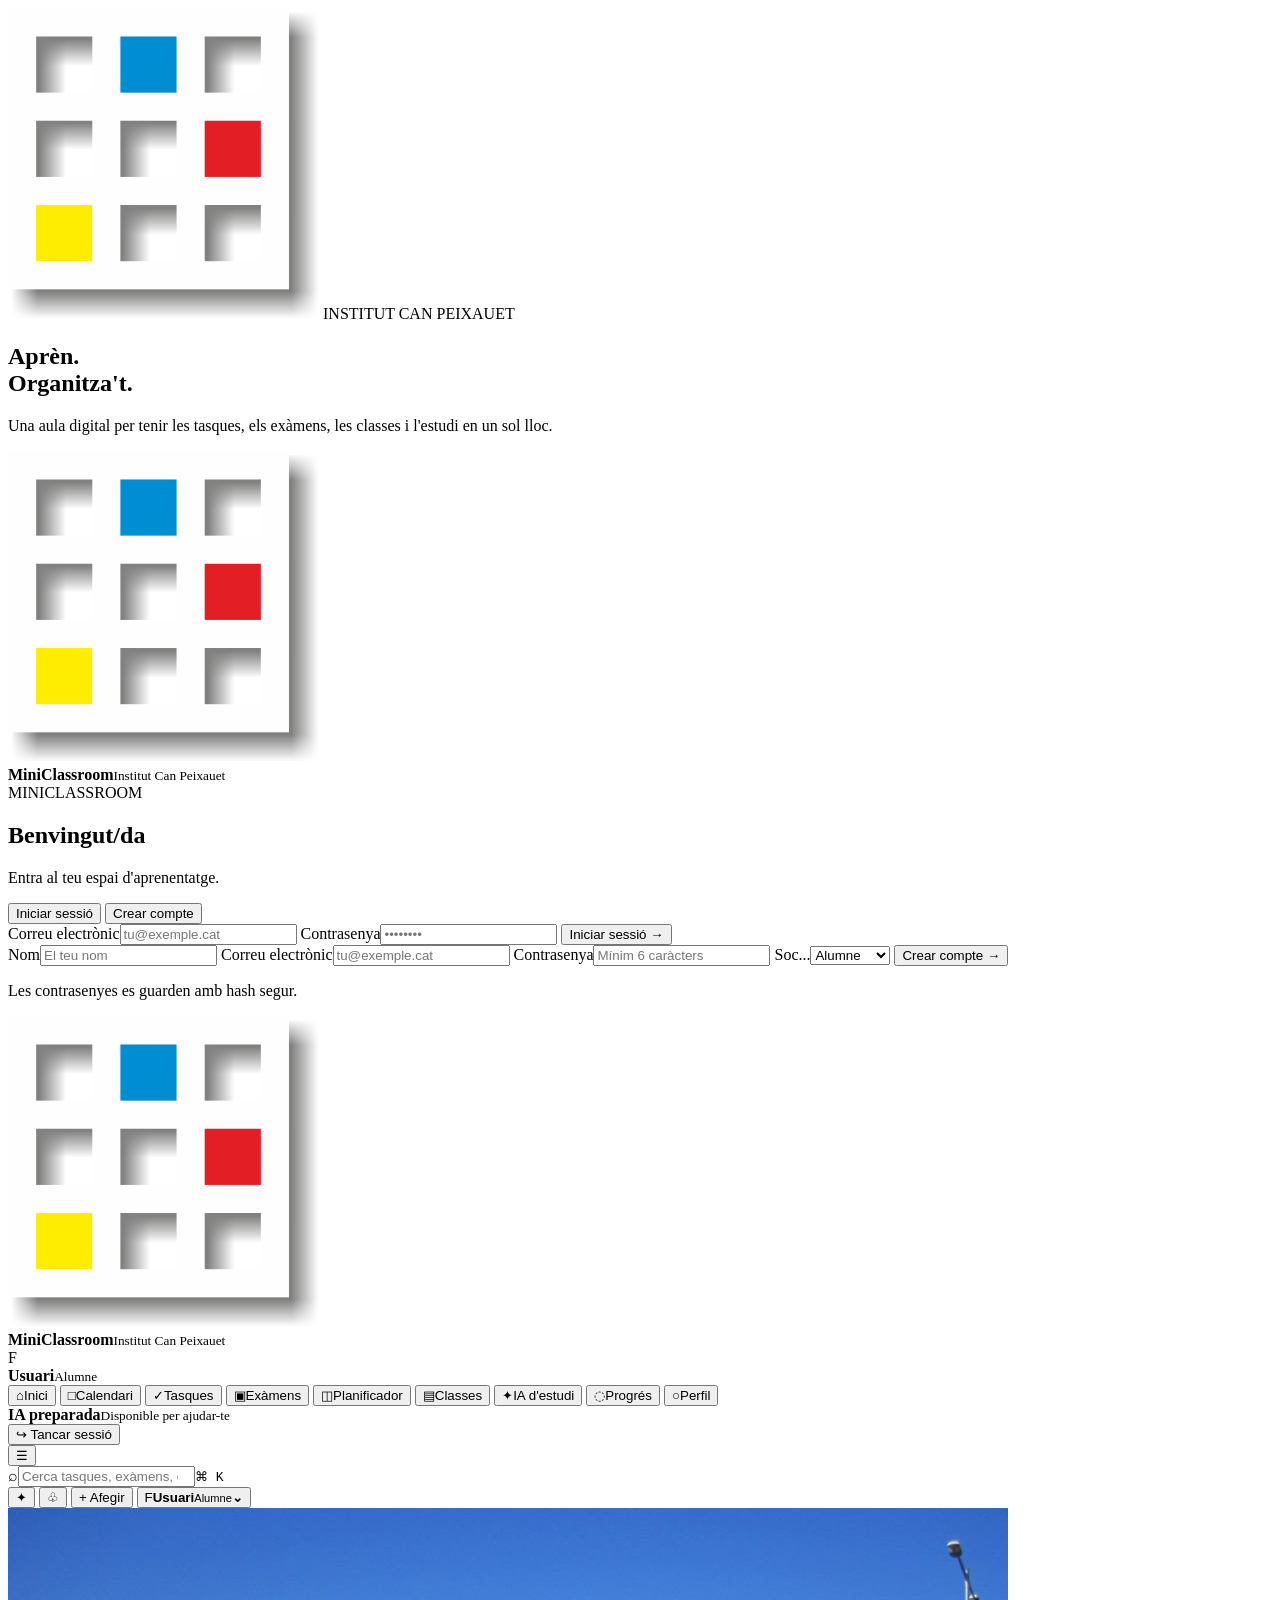
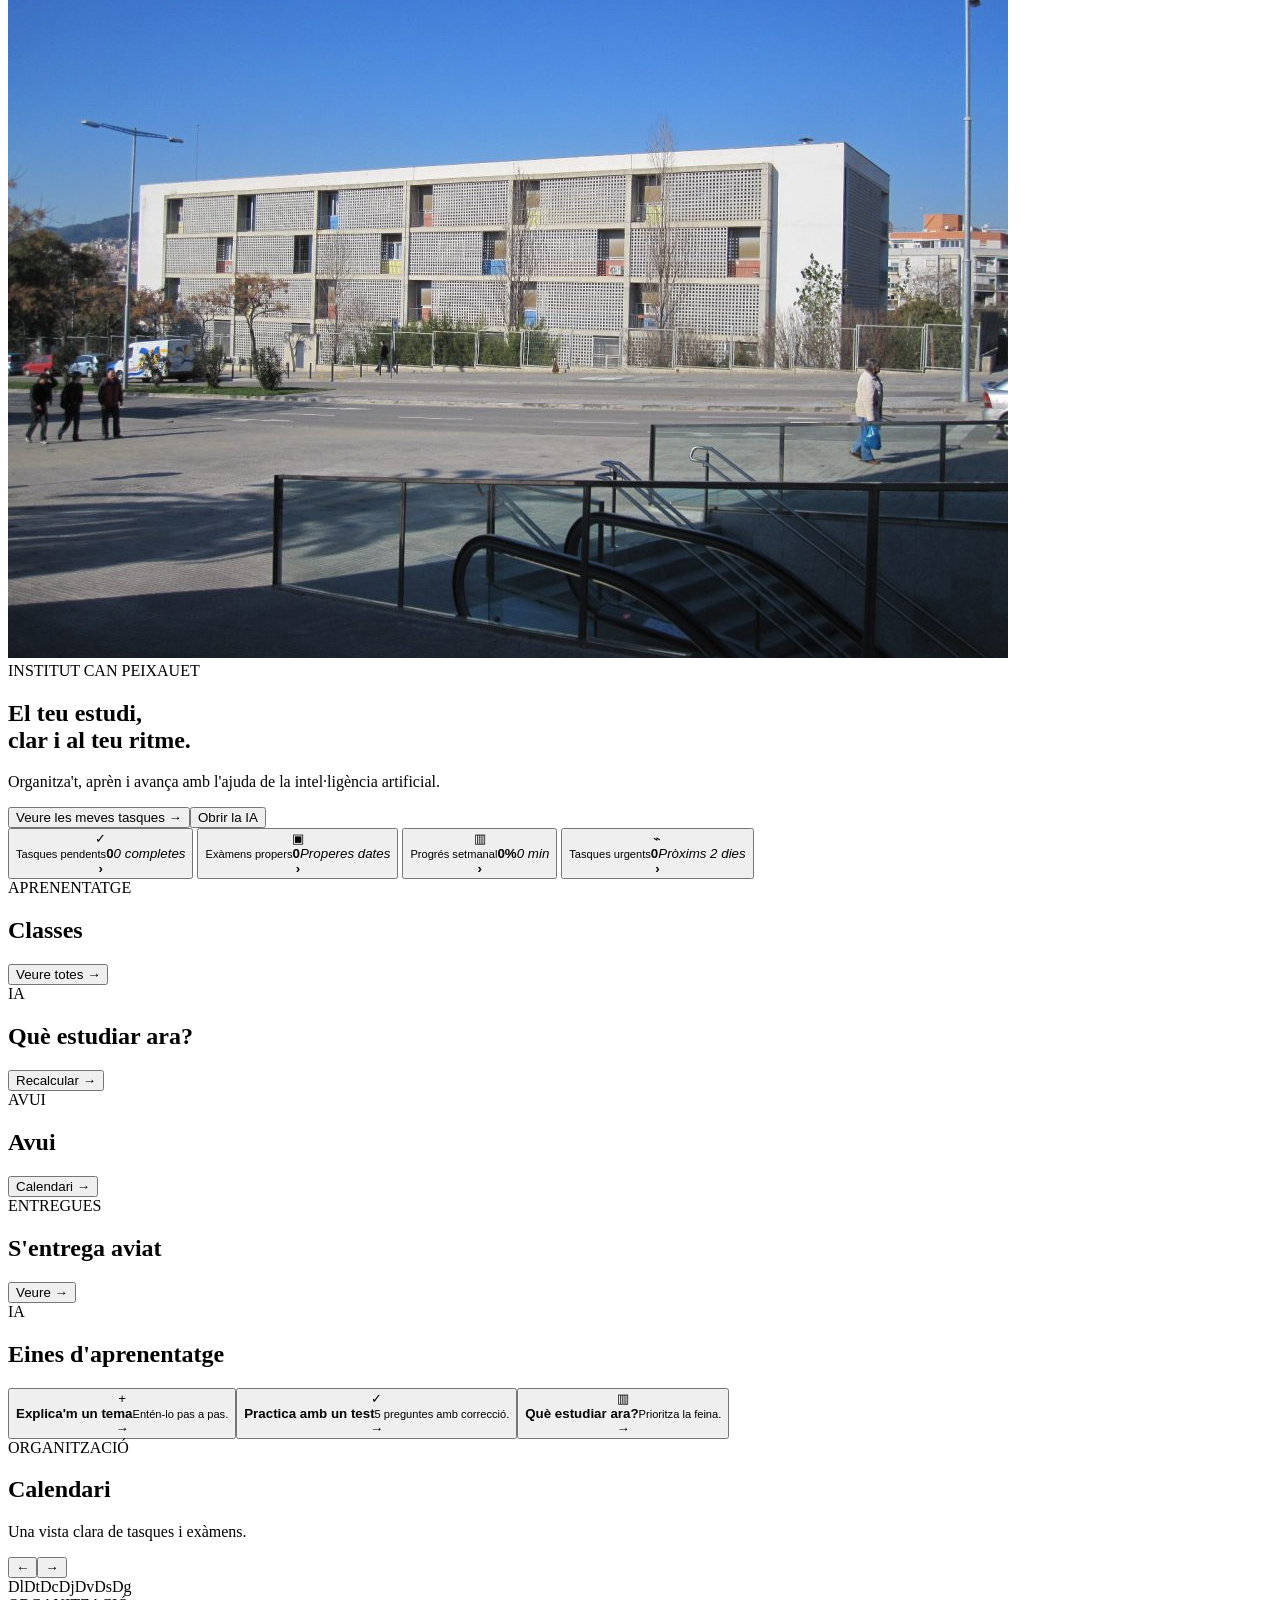
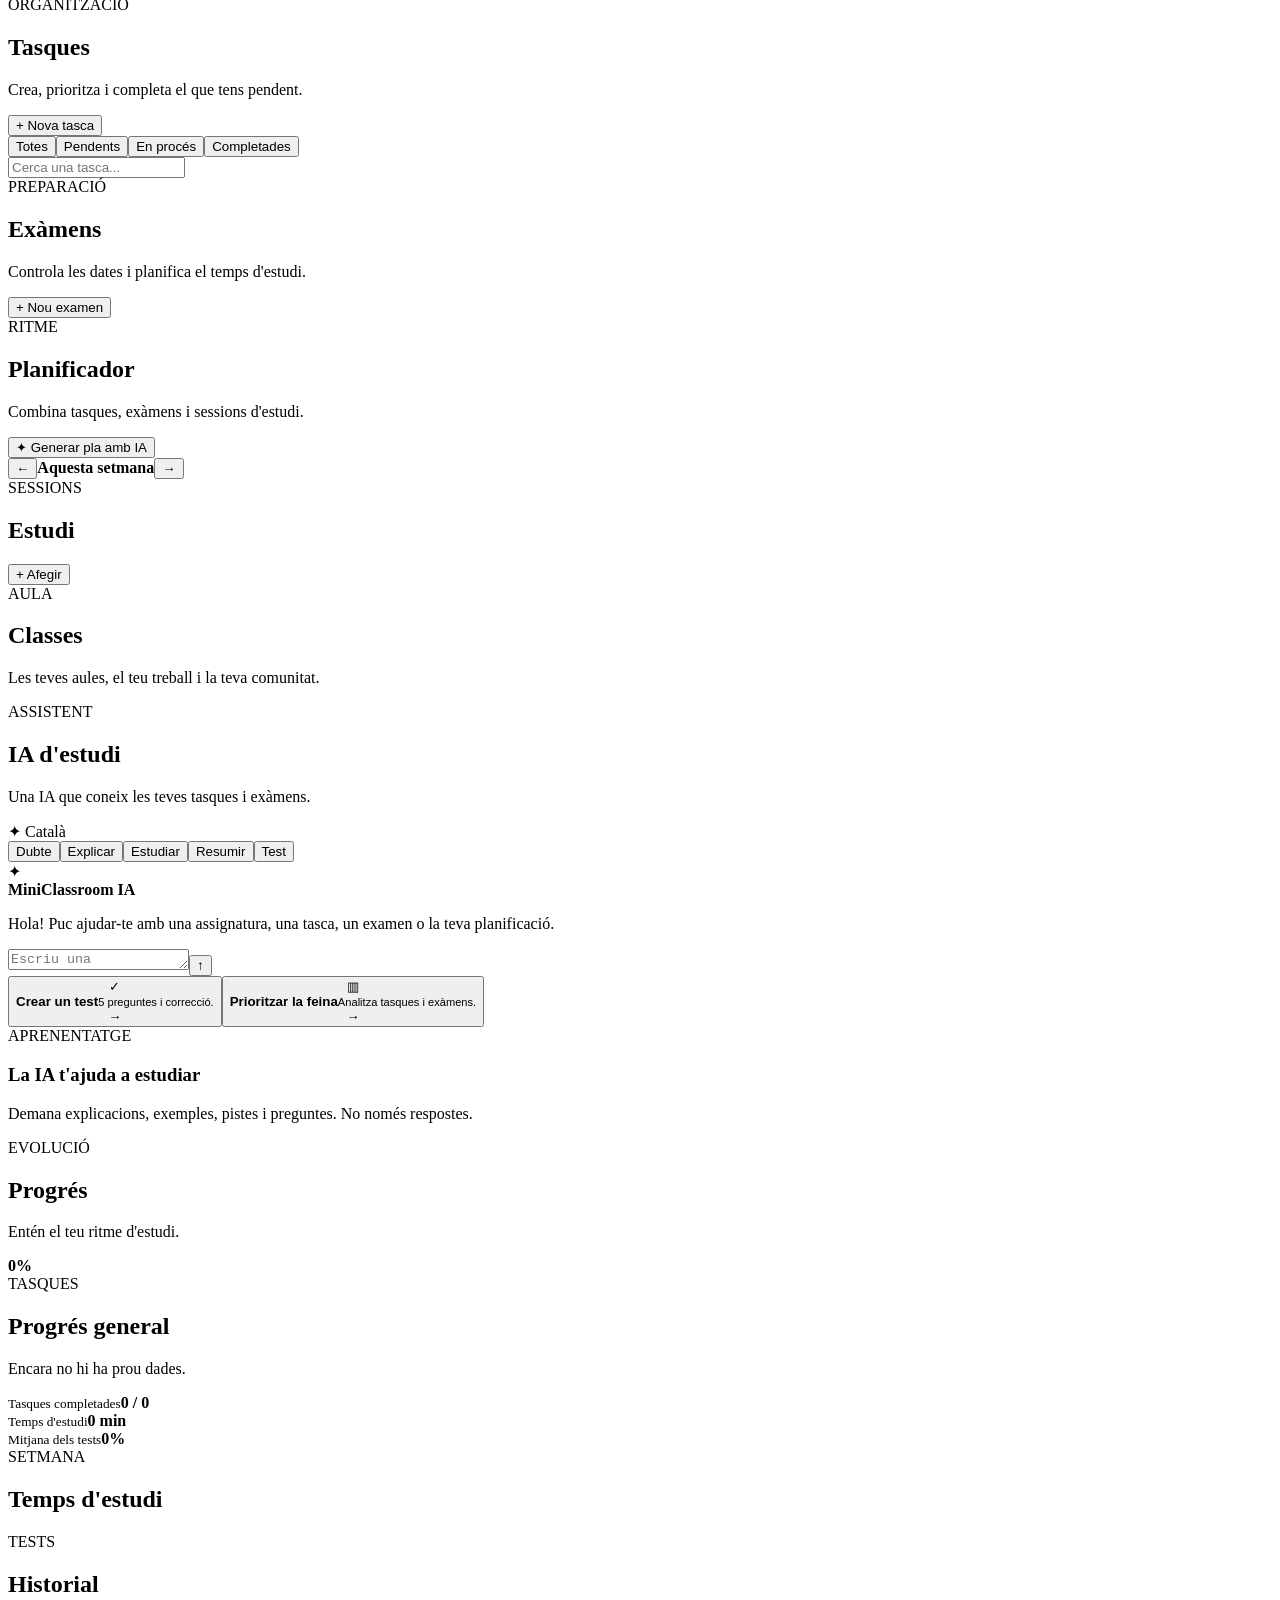
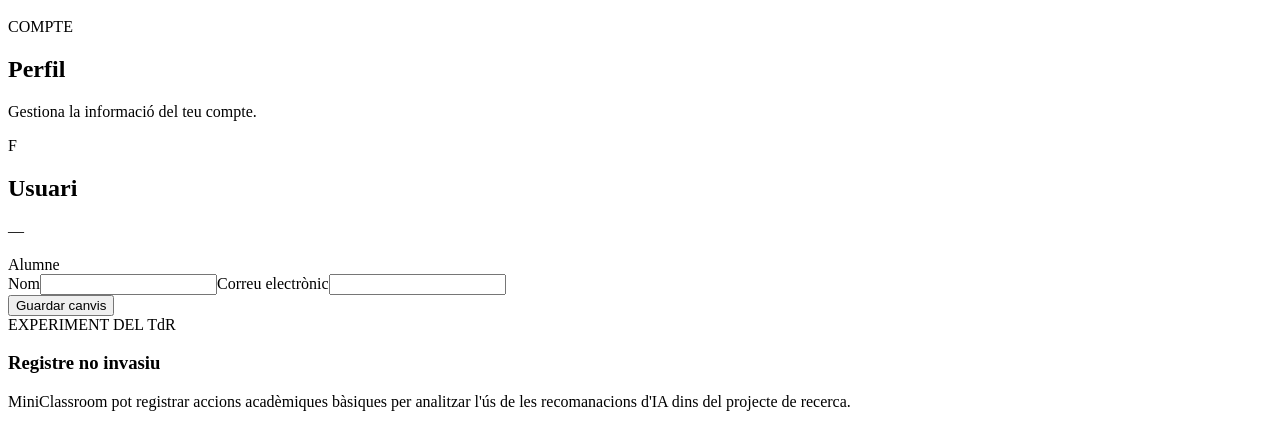
==== commit acedf6ca: "Add files via upload" ====
--- a/templates/index.html
+++ b/templates/index.html
@@ -3,1699 +3,211 @@
 <head>
   <meta charset="utf-8">
   <meta name="viewport" content="width=device-width,initial-scale=1">
-  <title>MiniClassroom · La teva classe digital</title>
-  <meta name="theme-color" content="#07101c">
-  <meta name="description" content="MiniClassroom · aula digital de l'Institut Can Peixauet">
+  <meta name="theme-color" content="#071019">
+  <meta name="description" content="MiniClassroom — organització, classes i estudi amb IA.">
+  <title>MiniClassroom · Institut Can Peixauet</title>
   <link rel="stylesheet" href="/static/style.css">
 </head>
-
-<body>
-
-<div id="toast-root"></div>
-
-<!-- =====================================================
-     LOGIN
-===================================================== -->
-
-<div id="auth-view" class="auth-shell">
-
-  <div class="auth-card">
-
-    <div class="auth-brand">
-      <img
-        src="/static/logo-canpeixauet.png"
-        alt="Institut Can Peixauet"
-        onerror="this.style.display='none'"
-      >
-
-      <div>
-        <strong>MiniClassroom</strong>
-        <span>Institut Can Peixauet</span>
+<body class="app-booting">
+
+<div id="toast-root" aria-live="polite"></div>
+
+<!-- AUTH -->
+<section id="auth-view" class="auth-page" aria-label="Autenticació">
+  <div class="auth-visual">
+    <div class="auth-visual-overlay"></div>
+    <div class="auth-visual-copy">
+      <img src="/static/logo-canpeixauet.png" alt="Institut Can Peixauet">
+      <span>INSTITUT CAN PEIXAUET</span>
+      <h1>Aprèn.<br><strong>Organitza't.</strong></h1>
+      <p>Una aula digital per tenir les tasques, els exàmens, les classes i l'estudi en un sol lloc.</p>
+    </div>
+  </div>
+  <div class="auth-side">
+    <div class="auth-card">
+      <div class="auth-brand-mobile">
+        <img src="/static/logo-canpeixauet.png" alt="Institut Can Peixauet">
+        <div><strong>MiniClassroom</strong><small>Institut Can Peixauet</small></div>
       </div>
-    </div>
-
-    <div class="auth-kicker">
-      AULA DIGITAL
-    </div>
-
-    <h1>
-      La teva classe digital<br>
-      <span>a tot arreu.</span>
-    </h1>
-
-    <p class="auth-copy">
-      Classes, tasques, exàmens i intel·ligència artificial
-      en un únic espai d'estudi.
-    </p>
-
-    <div class="auth-tabs">
-
-      <button
-        class="auth-tab active"
-        data-auth="login"
-        type="button"
-      >
-        Iniciar sessió
-      </button>
-
-      <button
-        class="auth-tab"
-        data-auth="register"
-        type="button"
-      >
-        Crear compte
-      </button>
-
-    </div>
-
-    <form id="login-form" class="auth-form">
-
-      <label>
-        Correu electrònic
-
-        <input
-          name="email"
-          type="email"
-          placeholder="tu@exemple.cat"
-          required
-        >
-      </label>
-
-      <label>
-        Contrasenya
-
-        <input
-          name="password"
-          type="password"
-          placeholder="••••••••"
-          required
-        >
-      </label>
-
-      <button
-        class="btn btn-blue wide"
-        type="submit"
-      >
-        Entrar
-        <span>→</span>
-      </button>
-
-    </form>
-
-
-    <form
-      id="register-form"
-      class="auth-form hidden"
-    >
-
-      <label>
-        Nom
-
-        <input
-          name="username"
-          placeholder="El teu nom"
-          required
-        >
-      </label>
-
-      <label>
-        Correu electrònic
-
-        <input
-          name="email"
-          type="email"
-          placeholder="tu@exemple.cat"
-          required
-        >
-      </label>
-
-      <label>
-        Contrasenya
-
-        <input
-          name="password"
-          type="password"
-          minlength="6"
-          placeholder="Mínim 6 caràcters"
-          required
-        >
-      </label>
-
-      <label>
-        Soc...
-
-        <select name="role">
-          <option value="alumne">
-            Alumne
-          </option>
-
-          <option value="professor">
-            Professor
-          </option>
-        </select>
-
-      </label>
-
-      <button
-        class="btn btn-yellow wide"
-        type="submit"
-      >
-        Crear compte
-        <span>→</span>
-      </button>
-
-    </form>
-
-    <p
-      id="auth-message"
-      class="error-text"
-    ></p>
-
+      <div class="eyebrow">MINICLASSROOM</div>
+      <h2>Benvingut/da</h2>
+      <p class="auth-subtitle">Entra al teu espai d'aprenentatge.</p>
+
+      <div class="auth-tabs" role="tablist">
+        <button type="button" class="auth-tab active" data-auth="login">Iniciar sessió</button>
+        <button type="button" class="auth-tab" data-auth="register">Crear compte</button>
+      </div>
+
+      <form id="login-form" class="auth-form" autocomplete="on">
+        <label>Correu electrònic<input name="email" type="email" autocomplete="email" placeholder="tu@exemple.cat" required></label>
+        <label>Contrasenya<input name="password" type="password" autocomplete="current-password" placeholder="••••••••" required></label>
+        <button class="btn btn-yellow wide" type="submit">Iniciar sessió <span>→</span></button>
+      </form>
+
+      <form id="register-form" class="auth-form hidden" autocomplete="on">
+        <label>Nom<input name="name" autocomplete="name" placeholder="El teu nom" required></label>
+        <label>Correu electrònic<input name="email" type="email" autocomplete="email" placeholder="tu@exemple.cat" required></label>
+        <label>Contrasenya<input name="password" type="password" autocomplete="new-password" minlength="6" placeholder="Mínim 6 caràcters" required></label>
+        <label>Soc...<select name="role"><option value="alumne">Alumne</option><option value="professor">Professor</option></select></label>
+        <button class="btn btn-yellow wide" type="submit">Crear compte <span>→</span></button>
+      </form>
+      <p id="auth-message" class="auth-message" aria-live="polite"></p>
+      <p class="auth-footnote">Les contrasenyes es guarden amb hash segur.</p>
+    </div>
   </div>
-
+</section>
+
+<!-- APP -->
+<div id="app-view" class="app-shell hidden">
+  <aside class="sidebar">
+    <div class="brand">
+      <img src="/static/logo-canpeixauet.png" alt="Can Peixauet">
+      <div><strong>MiniClassroom</strong><small>Institut Can Peixauet</small></div>
+    </div>
+
+    <div class="sidebar-user">
+      <span id="side-avatar" class="avatar">F</span>
+      <div><strong id="side-name">Usuari</strong><small id="side-role">Alumne</small></div>
+    </div>
+
+    <nav class="nav" aria-label="Navegació principal">
+      <button class="nav-item active" data-section="dashboard"><span>⌂</span>Inici</button>
+      <button class="nav-item" data-section="calendar"><span>□</span>Calendari</button>
+      <button class="nav-item" data-section="tasks"><span>✓</span>Tasques</button>
+      <button class="nav-item" data-section="exams"><span>▣</span>Exàmens</button>
+      <button class="nav-item" data-section="planner"><span>◫</span>Planificador</button>
+      <button class="nav-item" data-section="classes"><span>▤</span>Classes</button>
+      <button class="nav-item" data-section="ai"><span>✦</span>IA d'estudi</button>
+      <button class="nav-item" data-section="progress"><span>◌</span>Progrés</button>
+      <button class="nav-item" data-section="profile"><span>○</span>Perfil</button>
+    </nav>
+
+    <div class="sidebar-bottom">
+      <div class="ai-status"><i></i><div><strong>IA preparada</strong><small>Disponible per ajudar-te</small></div></div>
+      <button id="logout-btn" class="logout-btn" type="button">↪ Tancar sessió</button>
+    </div>
+  </aside>
+
+  <main class="main">
+    <header class="topbar">
+      <button id="mobile-menu" class="icon-button mobile-only" type="button" aria-label="Obrir menú">☰</button>
+      <div class="search-box"><span>⌕</span><input id="global-search" type="search" placeholder="Cerca tasques, exàmens, classes..."><kbd>⌘ K</kbd></div>
+      <div class="top-actions">
+        <button id="quick-ai" class="icon-button" type="button" title="IA">✦</button>
+        <button id="notification-btn" class="icon-button" type="button" title="Notificacions">♧<i id="notification-dot"></i></button>
+        <button id="quick-add" class="btn btn-yellow top-add" type="button">+ Afegir</button>
+        <button id="profile-chip" class="profile-chip" data-section="profile" type="button"><span id="top-avatar" class="avatar small">F</span><span><strong id="top-name">Usuari</strong><small id="top-role">Alumne</small></span><b>⌄</b></button>
+      </div>
+      <div id="notification-panel" class="popover hidden"></div>
+    </header>
+
+    <div class="content">
+      <!-- DASHBOARD -->
+      <section id="section-dashboard" class="section active">
+        <div class="dashboard-layout">
+          <div class="dashboard-main">
+            <div class="hero-banner">
+              <img src="/static/canpeixauet.jpg" alt="Institut Can Peixauet">
+              <div class="hero-overlay"></div>
+              <div class="hero-copy">
+                <div class="eyebrow light">INSTITUT CAN PEIXAUET</div>
+                <h1 id="greeting">El teu estudi,<br><span>clar i al teu ritme.</span></h1>
+                <p>Organitza't, aprèn i avança amb l'ajuda de la intel·ligència artificial.</p>
+                <div class="hero-actions"><button id="hero-tasks" class="btn btn-yellow" type="button">Veure les meves tasques →</button><button id="hero-ai" class="btn btn-ghost" type="button">Obrir la IA</button></div>
+              </div>
+            </div>
+
+            <div class="stats-grid">
+              <button class="stat-card" data-section="tasks"><span class="stat-icon blue">✓</span><div><small>Tasques pendents</small><strong id="stat-pending">0</strong><em id="stat-pending-sub">0 completes</em></div><b>›</b></button>
+              <button class="stat-card" data-section="exams"><span class="stat-icon red">▣</span><div><small>Exàmens propers</small><strong id="stat-exams">0</strong><em>Properes dates</em></div><b>›</b></button>
+              <button class="stat-card" data-section="progress"><span class="stat-icon yellow">▥</span><div><small>Progrés setmanal</small><strong id="stat-progress">0%</strong><em id="stat-study">0 min</em></div><b>›</b></button>
+              <button class="stat-card" data-section="tasks"><span class="stat-icon gray">⌁</span><div><small>Tasques urgents</small><strong id="stat-urgent">0</strong><em>Pròxims 2 dies</em></div><b>›</b></button>
+            </div>
+
+            <div class="panel dashboard-classes-panel">
+              <div class="panel-head"><div><div class="eyebrow">APRENENTATGE</div><h2>Classes</h2></div><button class="link-button" data-section="classes" type="button">Veure totes →</button></div>
+              <div id="dashboard-classes" class="class-grid"></div>
+            </div>
+
+            <div id="recommendation-box" class="panel recommendation-panel">
+              <div class="panel-head"><div><div class="eyebrow">IA</div><h2>Què estudiar ara?</h2></div><button id="recalc-ai" class="link-button" type="button">Recalcular →</button></div>
+              <div id="recommendations-list" class="recommendations-list"></div>
+            </div>
+          </div>
+
+          <aside class="dashboard-side">
+            <div class="panel side-panel"><div class="panel-head"><div><div class="eyebrow">AVUI</div><h2>Avui</h2></div><button class="link-button" data-section="calendar" type="button">Calendari →</button></div><div id="agenda-list" class="compact-list"></div></div>
+            <div class="panel side-panel"><div class="panel-head"><div><div class="eyebrow">ENTREGUES</div><h2>S'entrega aviat</h2></div><button class="link-button" data-section="tasks" type="button">Veure →</button></div><div id="due-list" class="compact-list"></div></div>
+            <div class="panel side-panel"><div class="panel-head"><div><div class="eyebrow">IA</div><h2>Eines d'aprenentatge</h2></div></div><div class="learning-tools"><button class="tool-row" data-ai-tool="EXPLICAR" type="button"><span>+</span><div><b>Explica'm un tema</b><small>Entén-lo pas a pas.</small></div>→</button><button class="tool-row" data-ai-tool="TEST" type="button"><span>✓</span><div><b>Practica amb un test</b><small>5 preguntes amb correcció.</small></div>→</button><button class="tool-row" id="open-reco" type="button"><span>▥</span><div><b>Què estudiar ara?</b><small>Prioritza la feina.</small></div>→</button></div></div>
+          </aside>
+        </div>
+      </section>
+
+      <!-- CALENDAR -->
+      <section id="section-calendar" class="section">
+        <div class="section-title"><div><div class="eyebrow">ORGANITZACIÓ</div><h1>Calendari</h1><p>Una vista clara de tasques i exàmens.</p></div><div class="toolbar-actions"><button id="calendar-prev" class="btn btn-outline" type="button">←</button><strong id="calendar-month"></strong><button id="calendar-next" class="btn btn-outline" type="button">→</button></div></div>
+        <div class="panel calendar-panel"><div class="calendar-weekdays"><span>Dl</span><span>Dt</span><span>Dc</span><span>Dj</span><span>Dv</span><span>Ds</span><span>Dg</span></div><div id="calendar-grid" class="calendar-grid"></div></div>
+      </section>
+
+      <!-- TASKS -->
+      <section id="section-tasks" class="section">
+        <div class="section-title"><div><div class="eyebrow">ORGANITZACIÓ</div><h1>Tasques</h1><p>Crea, prioritza i completa el que tens pendent.</p></div><button id="new-task" class="btn btn-yellow" type="button">+ Nova tasca</button></div>
+        <div class="toolbar"><div class="segmented"><button class="active" data-task-filter="totes" type="button">Totes</button><button data-task-filter="pendents" type="button">Pendents</button><button data-task-filter="proces" type="button">En procés</button><button data-task-filter="completades" type="button">Completades</button></div><input id="task-search" class="search-input" type="search" placeholder="Cerca una tasca..."></div>
+        <div id="tasks-list" class="item-list"></div>
+      </section>
+
+      <!-- EXAMS -->
+      <section id="section-exams" class="section">
+        <div class="section-title"><div><div class="eyebrow">PREPARACIÓ</div><h1>Exàmens</h1><p>Controla les dates i planifica el temps d'estudi.</p></div><button id="new-exam" class="btn btn-yellow" type="button">+ Nou examen</button></div>
+        <div id="exams-list" class="exam-grid"></div>
+      </section>
+
+      <!-- PLANNER -->
+      <section id="section-planner" class="section">
+        <div class="section-title"><div><div class="eyebrow">RITME</div><h1>Planificador</h1><p>Combina tasques, exàmens i sessions d'estudi.</p></div><button id="generate-plan" class="btn btn-yellow" type="button">✦ Generar pla amb IA</button></div>
+        <div class="planner-layout"><div class="panel planner-main"><div class="planner-head"><button id="prev-week" class="btn btn-outline" type="button">←</button><strong id="planner-week-label">Aquesta setmana</strong><button id="next-week" class="btn btn-outline" type="button">→</button></div><div id="week-grid" class="week-grid"></div></div><aside class="panel planner-side"><div class="panel-head"><div><div class="eyebrow">SESSIONS</div><h2>Estudi</h2></div><button id="add-session" class="link-button" type="button">+ Afegir</button></div><div id="plan-sessions" class="compact-list"></div></aside></div>
+      </section>
+
+      <!-- CLASSES -->
+      <section id="section-classes" class="section">
+        <div id="classes-list-view">
+          <div class="section-title"><div><div class="eyebrow">AULA</div><h1>Classes</h1><p>Les teves aules, el teu treball i la teva comunitat.</p></div><div id="class-actions" class="toolbar-actions"></div></div>
+          <div id="classes-list" class="class-grid class-grid-large"></div>
+        </div>
+        <div id="class-detail" class="hidden"></div>
+      </section>
+
+      <!-- AI -->
+      <section id="section-ai" class="section">
+        <div class="section-title"><div><div class="eyebrow">ASSISTENT</div><h1>IA d'estudi</h1><p>Una IA que coneix les teves tasques i exàmens.</p></div><span class="ai-badge">✦ Català</span></div>
+        <div class="ai-layout">
+          <div class="panel chat-panel">
+            <div id="ai-modes" class="ai-modes"><button class="active" data-ai-mode="DUBTE" type="button">Dubte</button><button data-ai-mode="EXPLICAR" type="button">Explicar</button><button data-ai-mode="ESTUDIAR" type="button">Estudiar</button><button data-ai-mode="RESUMIR" type="button">Resumir</button><button data-ai-mode="TEST" type="button">Test</button></div>
+            <div id="ai-messages" class="chat-log"><div class="chat-bubble ai"><span>✦</span><div><b>MiniClassroom IA</b><p>Hola! Puc ajudar-te amb una assignatura, una tasca, un examen o la teva planificació.</p></div></div></div>
+            <form id="ai-form" class="chat-form"><textarea id="ai-input" rows="1" placeholder="Escriu una pregunta..."></textarea><button class="send-btn" type="submit">↑</button></form>
+          </div>
+          <aside class="ai-tools"><button id="open-test" class="tool-card" type="button"><span>✓</span><div><b>Crear un test</b><small>5 preguntes i correcció.</small></div>→</button><button id="open-reco-ai" class="tool-card" type="button"><span>▥</span><div><b>Prioritzar la feina</b><small>Analitza tasques i exàmens.</small></div>→</button><div class="panel ai-note"><div class="eyebrow">APRENENTATGE</div><h3>La IA t'ajuda a estudiar</h3><p>Demana explicacions, exemples, pistes i preguntes. No només respostes.</p></div></aside>
+        </div>
+      </section>
+
+      <!-- PROGRESS -->
+      <section id="section-progress" class="section">
+        <div class="section-title"><div><div class="eyebrow">EVOLUCIÓ</div><h1>Progrés</h1><p>Entén el teu ritme d'estudi.</p></div></div>
+        <div class="progress-grid"><div class="panel progress-hero"><span class="progress-ring" id="progress-ring"><strong id="progress-number">0%</strong></span><div><div class="eyebrow">TASQUES</div><h2>Progrés general</h2><p id="progress-copy">Encara no hi ha prou dades.</p></div></div><div class="panel progress-stat"><small>Tasques completades</small><strong id="progress-tasks">0 / 0</strong></div><div class="panel progress-stat"><small>Temps d'estudi</small><strong id="progress-study">0 min</strong></div><div class="panel progress-stat"><small>Mitjana dels tests</small><strong id="progress-tests">0%</strong></div></div>
+        <div class="progress-columns"><div class="panel"><div class="panel-head"><div><div class="eyebrow">SETMANA</div><h2>Temps d'estudi</h2></div></div><div id="progress-chart" class="progress-chart"></div></div><div class="panel"><div class="panel-head"><div><div class="eyebrow">TESTS</div><h2>Historial</h2></div></div><div id="test-history" class="compact-list"></div></div></div>
+      </section>
+
+      <!-- PROFILE -->
+      <section id="section-profile" class="section">
+        <div class="section-title"><div><div class="eyebrow">COMPTE</div><h1>Perfil</h1><p>Gestiona la informació del teu compte.</p></div></div>
+        <div class="profile-layout"><div class="panel profile-card"><span id="profile-avatar" class="profile-avatar">F</span><h2 id="profile-name">Usuari</h2><p id="profile-email">—</p><span id="profile-role" class="role-pill">Alumne</span></div><div class="panel"><form id="profile-form" class="form-grid"><label>Nom<input id="profile-name-input" name="name" required></label><label>Correu electrònic<input id="profile-email-input" name="email" type="email" required></label><div class="form-actions"><button class="btn btn-yellow" type="submit">Guardar canvis</button></div></form></div></div>
+        <div class="panel security-note"><div class="eyebrow">EXPERIMENT DEL TdR</div><h3>Registre no invasiu</h3><p>MiniClassroom pot registrar accions acadèmiques bàsiques per analitzar l'ús de les recomanacions d'IA dins del projecte de recerca.</p></div>
+      </section>
+    </div>
+  </main>
 </div>
 
-
-<!-- =====================================================
-     APLICACIÓ
-===================================================== -->
-
-<div
-  id="app-view"
-  class="app-shell hidden"
->
-
-
-  <!-- SIDEBAR -->
-
-  <aside class="sidebar">
-
-    <div class="brand">
-
-      <img
-        src="/static/logo-canpeixauet.png"
-        alt="Institut Can Peixauet"
-        onerror="this.style.display='none'"
-      >
-
-      <div>
-        <strong>MiniClassroom</strong>
-        <small>Institut Can Peixauet</small>
-      </div>
-
-    </div>
-
-
-    <div class="user-mini">
-
-      <span
-        class="avatar"
-        id="side-avatar"
-      >
-        F
-      </span>
-
-      <div>
-
-        <strong id="side-name">
-          —
-        </strong>
-
-        <small id="side-role">
-          Alumne
-        </small>
-
-      </div>
-
-    </div>
-
-
-    <nav class="nav">
-
-      <button type="button"
-        class="nav-item active"
-        data-section="dashboard"
-      >
-        <span>⌂</span>
-        Inici
-      </button>
-
-      <button type="button"
-        class="nav-item"
-        data-section="calendar"
-      >
-        <span>□</span>
-        Calendari
-      </button>
-
-      <button type="button"
-        class="nav-item"
-        data-section="tasks"
-      >
-        <span>✓</span>
-        Tasques
-      </button>
-
-      <button type="button"
-        class="nav-item"
-        data-section="exams"
-      >
-        <span>▣</span>
-        Exàmens
-      </button>
-
-      <button type="button"
-        class="nav-item"
-        data-section="planner"
-      >
-        <span>◫</span>
-        Planificador
-      </button>
-
-      <button type="button"
-        class="nav-item"
-        data-section="classes"
-      >
-        <span>⌘</span>
-        Classes
-      </button>
-
-      <button type="button"
-        class="nav-item"
-        data-section="ai"
-      >
-        <span>✦</span>
-        IA d'estudi
-      </button>
-
-      <button type="button"
-        class="nav-item"
-        data-section="progress"
-      >
-        <span>▥</span>
-        Progrés
-      </button>
-
-      <button type="button"
-        class="nav-item"
-        data-section="profile"
-      >
-        <span>○</span>
-        Perfil
-      </button>
-
-    </nav>
-
-
-    <div class="sidebar-bottom">
-
-      <div class="ai-status">
-
-        <i></i>
-
-        <div>
-          <b>IA preparada</b>
-          <small>Disponible per ajudar-te</small>
-        </div>
-
-        <span>→</span>
-
-      </div>
-
-
-      <button type="button"
-        id="logout-btn" data-logout="true"
-        class="logout"
-      >
-        ↪ Tancar sessió
-      </button>
-
-    </div>
-
-  </aside>
-
-
-  <!-- CONTINGUT -->
-
-  <main class="main">
-
-    <header class="topbar">
-
-      <button type="button"
-        class="mobile-menu"
-        id="mobile-menu"
-      >
-        ☰
-      </button>
-
-
-      <div class="search-box">
-
-        <span>⌕</span>
-
-        <input
-          id="global-search"
-          type="search"
-          placeholder="Cerca tasques, exàmens, classes..."
-        >
-
-        <kbd>⌘ K</kbd>
-
-      </div>
-
-
-      <div class="top-actions">
-
-        <button type="button"
-          class="icon-button"
-          id="quick-ai"
-          title="IA"
-        >
-          ✦
-        </button>
-
-        <button type="button"
-          class="icon-button notification-button"
-          id="notifications-button"
-          title="Notificacions"
-        >
-          ♧
-          <i id="notification-dot"></i>
-        </button>
-
-        <button type="button"
-          class="btn btn-yellow add-button"
-          id="quick-add"
-          data-action="create-task"
-        >
-          ＋ Afegir
-        </button>
-
-
-        <button type="button"
-          class="profile-chip"
-          data-section="profile"
-        >
-
-          <span
-            class="avatar small"
-            id="top-avatar"
-          >
-            F
-          </span>
-
-          <span>
-
-            <b id="top-name">
-              —
-            </b>
-
-            <small id="top-role">
-              Alumne
-            </small>
-
-          </span>
-
-          <em>⌄</em>
-
-        </button>
-
-      </div>
-
-    </header>
-
-
-    <div
-      id="notifications-panel"
-      class="floating-panel hidden"
-    ></div>
-
-
-    <div class="content">
-
-
-      <!-- =================================================
-           INICI
-      ================================================= -->
-
-      <section
-        id="section-dashboard"
-        class="section active"
-      >
-
-        <div class="dashboard-layout">
-
-          <div class="dashboard-main">
-
-
-            <!-- HERO -->
-
-            <div class="hero-banner">
-
-              <div class="hero-image"></div>
-
-              <div class="hero-overlay"></div>
-
-              <div class="hero-copy">
-
-                <div class="eyebrow light">
-                  INSTITUT CAN PEIXAUET
-                </div>
-
-                <h1>
-                  La teva classe digital<br>
-                  <span>a tot arreu.</span>
-                </h1>
-
-                <p>
-                  Organitza, aprèn i avança
-                  amb l'ajuda de la intel·ligència artificial.
-                </p>
-
-                <div class="hero-actions">
-
-                  <button type="button"
-                    class="btn btn-yellow"
-                    id="dashboard-see-tasks"
-                    data-section="tasks"
-                  >
-                    → Veure les meves tasques
-                  </button>
-
-                  <button type="button"
-                    class="btn btn-outline"
-                    id="dashboard-open-ai"
-                    data-section="ai"
-                  >
-                    Obrir la IA
-                  </button>
-
-                </div>
-
-              </div>
-
-
-              <div class="hero-dots">
-                <b></b>
-                <b></b>
-                <b></b>
-              </div>
-
-            </div>
-
-
-            <!-- ESTADÍSTIQUES -->
-
-            <div class="stats-grid">
-
-              <button type="button"
-                class="stat-card blue"
-                data-section="tasks"
-              >
-
-                <span class="stat-icon">
-                  ✓
-                </span>
-
-                <div>
-
-                  <small>
-                    Tasques pendents
-                  </small>
-
-                  <strong id="stat-pending">
-                    0
-                  </strong>
-
-                  <em id="stat-completed">
-                    0 completades
-                  </em>
-
-                </div>
-
-                <b>›</b>
-
-              </button>
-
-
-              <button type="button"
-                class="stat-card red"
-                data-section="exams"
-              >
-
-                <span class="stat-icon">
-                  ▣
-                </span>
-
-                <div>
-
-                  <small>
-                    Exàmens propers
-                  </small>
-
-                  <strong id="stat-exams">
-                    0
-                  </strong>
-
-                  <em>
-                    Properes dates
-                  </em>
-
-                </div>
-
-                <b>›</b>
-
-              </button>
-
-
-              <button type="button"
-                class="stat-card yellow"
-                data-section="progress"
-              >
-
-                <span class="stat-icon">
-                  ▥
-                </span>
-
-                <div>
-
-                  <small>
-                    Progrés setmanal
-                  </small>
-
-                  <strong id="stat-progress">
-                    0%
-                  </strong>
-
-                  <em id="stat-study">
-                    0 / 0 min
-                  </em>
-
-                </div>
-
-                <b>›</b>
-
-              </button>
-
-
-              <button type="button"
-                class="stat-card neutral"
-                data-section="tasks"
-              >
-
-                <span class="stat-icon">
-                  ♧
-                </span>
-
-                <div>
-
-                  <small>
-                    Tasques urgents
-                  </small>
-
-                  <strong id="stat-urgent">
-                    0
-                  </strong>
-
-                  <em>
-                    Pròxims 2 dies
-                  </em>
-
-                </div>
-
-                <b>›</b>
-
-              </button>
-
-            </div>
-
-
-            <!-- CLASSES -->
-
-            <div class="panel">
-
-              <div class="panel-head">
-
-                <div>
-
-                  <div class="eyebrow">
-                    APRENENTATGE
-                  </div>
-
-                  <h2>
-                    Classes
-                  </h2>
-
-                </div>
-
-                <button type="button"
-                  class="link-button"
-                  data-section="classes"
-                >
-                  Veure totes →
-                </button>
-
-              </div>
-
-              <div
-                id="dashboard-classes"
-                class="class-cards"
-              ></div>
-
-            </div>
-
-          </div>
-
-
-          <!-- COLUMNA DRETA -->
-
-          <aside class="dashboard-side">
-
-
-            <!-- AGENDA -->
-
-            <div class="panel agenda-panel">
-
-              <div class="panel-head">
-
-                <div>
-
-                  <div class="eyebrow">
-                    AVUI
-                  </div>
-
-                  <h2 id="agenda-date">
-                    Avui
-                  </h2>
-
-                </div>
-
-                <button type="button"
-                  class="link-button"
-                  data-section="calendar"
-                >
-                  Calendari →
-                </button>
-
-              </div>
-
-              <div
-                id="agenda-list"
-                class="agenda-list"
-              ></div>
-
-            </div>
-
-
-            <!-- TASQUES -->
-
-            <div class="panel">
-
-              <div class="panel-head">
-
-                <div>
-
-                  <div class="eyebrow">
-                    ENTREGUES
-                  </div>
-
-                  <h2>
-                    S'entrega aviat
-                  </h2>
-
-                </div>
-
-                <button type="button"
-                  class="link-button"
-                  data-section="tasks"
-                >
-                  Veure totes →
-                </button>
-
-              </div>
-
-              <div
-                id="dashboard-tasks"
-                class="compact-list"
-              ></div>
-
-            </div>
-
-
-            <!-- EINES IA -->
-
-            <div class="panel">
-
-              <div class="panel-head">
-
-                <div>
-
-                  <div class="eyebrow">
-                    IA
-                  </div>
-
-                  <h2>
-                    Eines d'aprenentatge
-                  </h2>
-
-                </div>
-
-                <button type="button"
-                  class="link-button"
-                  data-section="ai"
-                >
-                  Veure totes →
-                </button>
-
-              </div>
-
-
-              <div class="learning-tools">
-
-                <button type="button"
-                  data-mode="EXPLICAR"
-                  data-section="ai"
-                >
-
-                  <span>✦</span>
-
-                  <div>
-                    <b>Explica'm un tema</b>
-                    <small>Entén-lo pas a pas.</small>
-                  </div>
-
-                  →
-
-                </button>
-
-
-                <button type="button"
-                  data-mode="TEST"
-                  data-section="ai"
-                >
-
-                  <span>✓</span>
-
-                  <div>
-                    <b>Practica amb un test</b>
-                    <small>5 preguntes amb correcció.</small>
-                  </div>
-
-                  →
-
-                </button>
-
-
-                <button type="button"
-                  data-mode="ESTUDIAR"
-                  data-section="ai"
-                >
-
-                  <span>◫</span>
-
-                  <div>
-                    <b>Què estudio ara?</b>
-                    <small>Prioritza la feina.</small>
-                  </div>
-
-                  →
-
-                </button>
-
-              </div>
-
-
-            </div>
-
-            <div class="panel recommendation-panel">
-
-              <div class="panel-head">
-
-                <div>
-                  <div class="eyebrow">IA</div>
-                  <h2>Què estudiar ara?</h2>
-                </div>
-
-              </div>
-
-              <div
-                id="recommendation-box"
-                class="recommendation-box"
-              >
-                <span class="reco-orb">✦</span>
-                <div>
-                  <strong>Analitzant les teves prioritats...</strong>
-                  <small>
-                    La IA revisarà tasques i exàmens pendents.
-                  </small>
-                </div>
-              </div>
-
-            </div>
-
-          </aside>
-
-        </div>
-
-      </section>
-
-
-      <!-- =================================================
-           CALENDARI
-      ================================================= -->
-
-      <section
-        id="section-calendar"
-        class="section"
-      >
-
-        <div class="section-title">
-
-          <div>
-
-            <div class="eyebrow">
-              ORGANITZACIÓ
-            </div>
-
-            <h1>
-              Calendari
-            </h1>
-
-            <p>
-              Tot el que tens a classe,
-              en una sola vista.
-            </p>
-
-          </div>
-
-          <button type="button"
-            class="btn btn-yellow"
-            id="calendar-today"
-          >
-            Avui
-          </button>
-
-        </div>
-
-
-        <div class="panel calendar-panel">
-
-          <div class="calendar-toolbar">
-
-            <button type="button"
-              class="icon-button"
-              id="calendar-prev"
-            >
-              ←
-            </button>
-
-            <h2 id="calendar-title">
-              Aquesta setmana
-            </h2>
-
-            <button type="button"
-              class="icon-button"
-              id="calendar-next"
-            >
-              →
-            </button>
-
-          </div>
-
-          <div
-            id="calendar-grid"
-            class="calendar-grid"
-          ></div>
-
-        </div>
-
-      </section>
-
-
-      <!-- =================================================
-           TASQUES
-      ================================================= -->
-
-      <section
-        id="section-tasks"
-        class="section"
-      >
-
-        <div class="section-title">
-
-          <div>
-
-            <div class="eyebrow">
-              FEINA
-            </div>
-
-            <h1>
-              Tasques
-            </h1>
-
-            <p>
-              Controla què tens pendent
-              i què ja has acabat.
-            </p>
-
-          </div>
-
-          <button type="button"
-            class="btn btn-yellow"
-            id="new-task"
-          >
-            ＋ Nova tasca
-          </button>
-
-        </div>
-
-
-        <div class="toolbar">
-
-          <div
-            class="segmented"
-            id="task-filter"
-          >
-
-            <button type="button"
-              class="active"
-              data-filter="totes"
-            >
-              Totes
-            </button>
-
-            <button type="button" data-filter="pendent">
-              Pendents
-            </button>
-
-            <button type="button" data-filter="en procés">
-              En procés
-            </button>
-
-            <button type="button" data-filter="completada">
-              Completades
-            </button>
-
-          </div>
-
-
-          <input
-            id="task-search"
-            class="search-input"
-            placeholder="Cerca una tasca..."
-          >
-
-        </div>
-
-
-        <div
-          id="tasks-list"
-          class="task-list"
-        ></div>
-
-      </section>
-
-
-      <!-- =================================================
-           EXÀMENS
-      ================================================= -->
-
-      <section
-        id="section-exams"
-        class="section"
-      >
-
-        <div class="section-title">
-
-          <div>
-
-            <div class="eyebrow">
-              PREPARACIÓ
-            </div>
-
-            <h1>
-              Exàmens
-            </h1>
-
-            <p>
-              Prepara amb temps el que s'acosta.
-            </p>
-
-          </div>
-
-          <button type="button"
-            class="btn btn-yellow"
-            id="new-exam"
-          >
-            ＋ Nou examen
-          </button>
-
-        </div>
-
-
-        <div
-          id="exams-list"
-          class="exam-grid"
-        ></div>
-
-      </section>
-
-
-      <!-- =================================================
-           PLANIFICADOR
-      ================================================= -->
-
-      <section
-        id="section-planner"
-        class="section"
-      >
-
-        <div class="section-title">
-
-          <div>
-
-            <div class="eyebrow">
-              PLANIFICACIÓ
-            </div>
-
-            <h1>
-              Planificador
-            </h1>
-
-            <p>
-              Combina tasques, exàmens
-              i sessions d'estudi.
-            </p>
-
-          </div>
-
-          <button type="button"
-            class="btn btn-yellow"
-            id="generate-plan"
-          >
-            ✦ Generar pla amb IA
-          </button>
-
-        </div>
-
-
-        <div class="planner-layout">
-
-          <div class="panel calendar-panel">
-
-            <div class="calendar-toolbar">
-
-              <button type="button"
-                class="icon-button"
-                id="planner-prev"
-              >
-                ←
-              </button>
-
-              <h2 id="week-title">
-                Aquesta setmana
-              </h2>
-
-              <button type="button"
-                class="icon-button"
-                id="planner-next"
-              >
-                →
-              </button>
-
-            </div>
-
-            <div
-              id="week-grid"
-              class="calendar-grid"
-            ></div>
-
-          </div>
-
-
-          <div class="panel">
-
-            <div class="panel-head">
-
-              <div>
-
-                <div class="eyebrow">
-                  IA
-                </div>
-
-                <h2>
-                  Sessions recomanades
-                </h2>
-
-              </div>
-
-            </div>
-
-
-            <div
-              id="plan-sessions"
-              class="plan-sessions"
-            ></div>
-
-
-            <button type="button"
-              id="add-session"
-              class="btn btn-outline wide"
-            >
-              ＋ Afegir sessió
-            </button>
-
-          </div>
-
-        </div>
-
-      </section>
-
-
-      <!-- =================================================
-           CLASSES
-      ================================================= -->
-
-      <section
-        id="section-classes"
-        class="section"
-      >
-
-        <div class="section-title">
-
-          <div>
-
-            <div class="eyebrow">
-              AULA
-            </div>
-
-            <h1>
-              Classes
-            </h1>
-
-            <p>
-              Els teus espais de classe,
-              deures, avisos i exàmens.
-            </p>
-
-          </div>
-
-        </div>
-
-
-        <div
-          id="class-actions"
-          class="class-actions"
-        ></div>
-
-
-        <div
-          id="classes-list"
-          class="class-cards large"
-        ></div>
-
-
-        <div
-          id="class-detail"
-          class="hidden"
-        ></div>
-
-      </section>
-
-
-      <!-- =================================================
-           IA
-      ================================================= -->
-
-      <section
-        id="section-ai"
-        class="section"
-      >
-
-        <div class="section-title">
-
-          <div>
-
-            <div class="eyebrow">
-              ASSISTENT
-            </div>
-
-            <h1>
-              IA d'estudi
-            </h1>
-
-            <p>
-              Una IA que coneix les teves
-              tasques i exàmens.
-            </p>
-
-          </div>
-
-          <span class="ai-badge">
-            ✦ Català
-          </span>
-
-        </div>
-
-
-        <div class="ai-layout">
-
-
-          <div class="panel chat-panel" id="ai-chat">
-
-            <div
-              class="ai-modes"
-              id="ai-modes"
-            >
-
-              <button type="button"
-                class="active"
-                data-ai-mode="DUBTE"
-              >
-                Dubte
-              </button>
-
-              <button type="button" data-ai-mode="EXPLICAR">
-                Explicar
-              </button>
-
-              <button type="button" data-ai-mode="ESTUDIAR">
-                Estudiar
-              </button>
-
-              <button type="button" data-ai-mode="RESUMIR">
-                Resumir
-              </button>
-
-              <button type="button" data-ai-mode="TEST">
-                Test
-              </button>
-
-            </div>
-
-
-            <div
-              id="ai-messages"
-              class="chat-log"
-            >
-
-              <div class="chat-bubble ai">
-
-                <span>✦</span>
-
-                <div>
-
-                  <b>
-                    MiniClassroom IA
-                  </b>
-
-                  <p>
-                    Hola! Puc ajudar-te amb
-                    una assignatura, una tasca,
-                    un examen o la teva planificació.
-                  </p>
-
-                </div>
-
-              </div>
-
-            </div>
-
-
-            <form
-              id="ai-form"
-              class="chat-form"
-            >
-
-              <textarea
-                id="ai-input"
-                placeholder="Escriu una pregunta..."
-                rows="1"
-              ></textarea>
-
-              <button type="submit" class="send-btn" id="ai-send">
-                ↑
-              </button>
-
-            </form>
-
-          </div>
-
-
-
-          <div
-            class="panel ai-test hidden"
-            id="ai-test"
-          >
-
-            <div class="panel-head">
-              <div>
-                <div class="eyebrow">PRÀCTICA</div>
-                <h2>Genera un test</h2>
-              </div>
-              <span class="ai-badge">5 preguntes</span>
-            </div>
-
-            <div class="ai-test-body">
-
-              <div class="form-grid">
-
-                <label class="form-field">
-                  <span>Assignatura</span>
-                  <input
-                    id="test-subject"
-                    type="text"
-                    placeholder="Matemàtiques"
-                  >
-                </label>
-
-                <label class="form-field">
-                  <span>Dificultat</span>
-                  <select id="test-difficulty">
-                    <option value="baixa">Baixa</option>
-                    <option value="mitjana" selected>Mitjana</option>
-                    <option value="alta">Alta</option>
-                  </select>
-                </label>
-
-                <label class="form-field full">
-                  <span>Tema</span>
-                  <input
-                    id="test-topic"
-                    type="text"
-                    placeholder="Ex. derivades, Guerra Civil, física..."
-                  >
-                </label>
-
-              </div>
-
-              <button
-                type="button"
-                class="btn btn-yellow"
-                id="test-generate"
-              >
-                ✦ Generar test
-              </button>
-
-              <div id="test-container"></div>
-
-            </div>
-
-          </div>
-
-          <div class="ai-tools">
-
-            <button type="button"
-              class="tool-card"
-              id="open-test"
-              data-ai-tool="test"
-            >
-
-              <span>✓</span>
-
-              <div>
-                <b>Crear un test</b>
-                <small>
-                  5 preguntes i correcció.
-                </small>
-              </div>
-
-              →
-
-            </button>
-
-
-            <button type="button"
-              class="tool-card"
-              id="open-reco"
-              data-ai-tool="study"
-            >
-
-              <span>▥</span>
-
-              <div>
-                <b>Prioritzar la feina</b>
-                <small>
-                  Analitza tasques i exàmens.
-                </small>
-              </div>
-
-              →
-
-            </button>
-
-
-            <div class="panel ai-note">
-
-              <div class="eyebrow">
-                APRENENTATGE
-              </div>
-
-              <h3>
-                La IA t'ajuda a estudiar
-              </h3>
-
-              <p>
-                Demana explicacions, exemples,
-                pistes i preguntes.
-                No només respostes.
-              </p>
-
-            </div>
-
-          </div>
-
-        </div>
-
-      </section>
-
-
-      <!-- =================================================
-           PROGRÉS
-      ================================================= -->
-
-      <section
-        id="section-progress"
-        class="section"
-      >
-
-        <div class="section-title">
-
-          <div>
-
-            <div class="eyebrow">
-              EVOLUCIÓ
-            </div>
-
-            <h1>
-              Progrés
-            </h1>
-
-            <p>
-              Visualitza com avança el teu estudi.
-            </p>
-
-          </div>
-
-        </div>
-
-
-        <div class="progress-grid">
-
-          <div class="panel progress-card">
-
-            <div class="eyebrow">
-              TASQUES
-            </div>
-
-            <strong id="progress-number">
-              0%
-            </strong>
-
-            <div class="progress-track">
-              <span id="progress-bar"></span>
-            </div>
-
-            <small id="progress-caption">
-              0 de 0 tasques
-            </small>
-
-          </div>
-
-
-          <div class="panel progress-card">
-
-            <div class="eyebrow">
-              TEMPS D'ESTUDI
-            </div>
-
-            <strong id="study-number">
-              0 min
-            </strong>
-
-            <div class="progress-track yellow-track">
-              <span id="study-bar"></span>
-            </div>
-
-            <small id="study-caption">
-              0 min completats
-            </small>
-
-          </div>
-
-        </div>
-
-
-        <div class="panel">
-
-          <div class="panel-head">
-
-            <div>
-
-              <div class="eyebrow">
-                SETMANA
-              </div>
-
-              <h2>
-                Temps d'estudi
-              </h2>
-
-            </div>
-
-          </div>
-
-
-          <div
-            id="progress-chart"
-            class="bar-chart"
-          ></div>
-
-        </div>
-
-
-        <div
-          class="panel"
-          style="margin-top:18px"
-        >
-
-          <div class="panel-head">
-
-            <div>
-
-              <div class="eyebrow">
-                PRÀCTICA
-              </div>
-
-              <h2>
-                Últims tests
-              </h2>
-
-            </div>
-
-          </div>
-
-
-          <div
-            id="test-history"
-            class="history-list"
-          ></div>
-
-        </div>
-
-      </section>
-
-
-      <!-- =================================================
-           PERFIL
-      ================================================= -->
-
-      <section
-        id="section-profile"
-        class="section"
-      >
-
-        <div class="section-title">
-
-          <div>
-
-            <div class="eyebrow">
-              COMPTE
-            </div>
-
-            <h1>
-              Perfil
-            </h1>
-
-            <p>
-              Les teves dades de MiniClassroom.
-            </p>
-
-          </div>
-
-        </div>
-
-
-        <div class="profile-layout">
-
-          <div class="panel profile-card">
-
-            <span
-              class="profile-avatar"
-              id="profile-avatar"
-            >
-              F
-            </span>
-
-            <h2 id="profile-name">
-              —
-            </h2>
-
-            <p id="profile-email">
-              —
-            </p>
-
-            <span
-              id="profile-role"
-              class="role-badge"
-            >
-              Alumne
-            </span>
-
-          </div>
-
-
-          <div class="panel">
-
-            <div class="eyebrow">
-              TdR · EXPERIMENT
-            </div>
-
-            <h2>
-              Seguiment de l'aprenentatge
-            </h2>
-
-            <p>
-              Es registren de manera no invasiva
-              recomanacions de la IA, tasques prioritzades,
-              plans, tasques completades i resultats dels tests.
-            </p>
-
-          </div>
-
-        </div>
-
-      </section>
-
-    </div>
-
-  </main>
-
-</div>
-
-
 <div id="modal-root"></div>
-
 <script src="/static/app.js"></script>
-
 </body>
-</html>+</html>
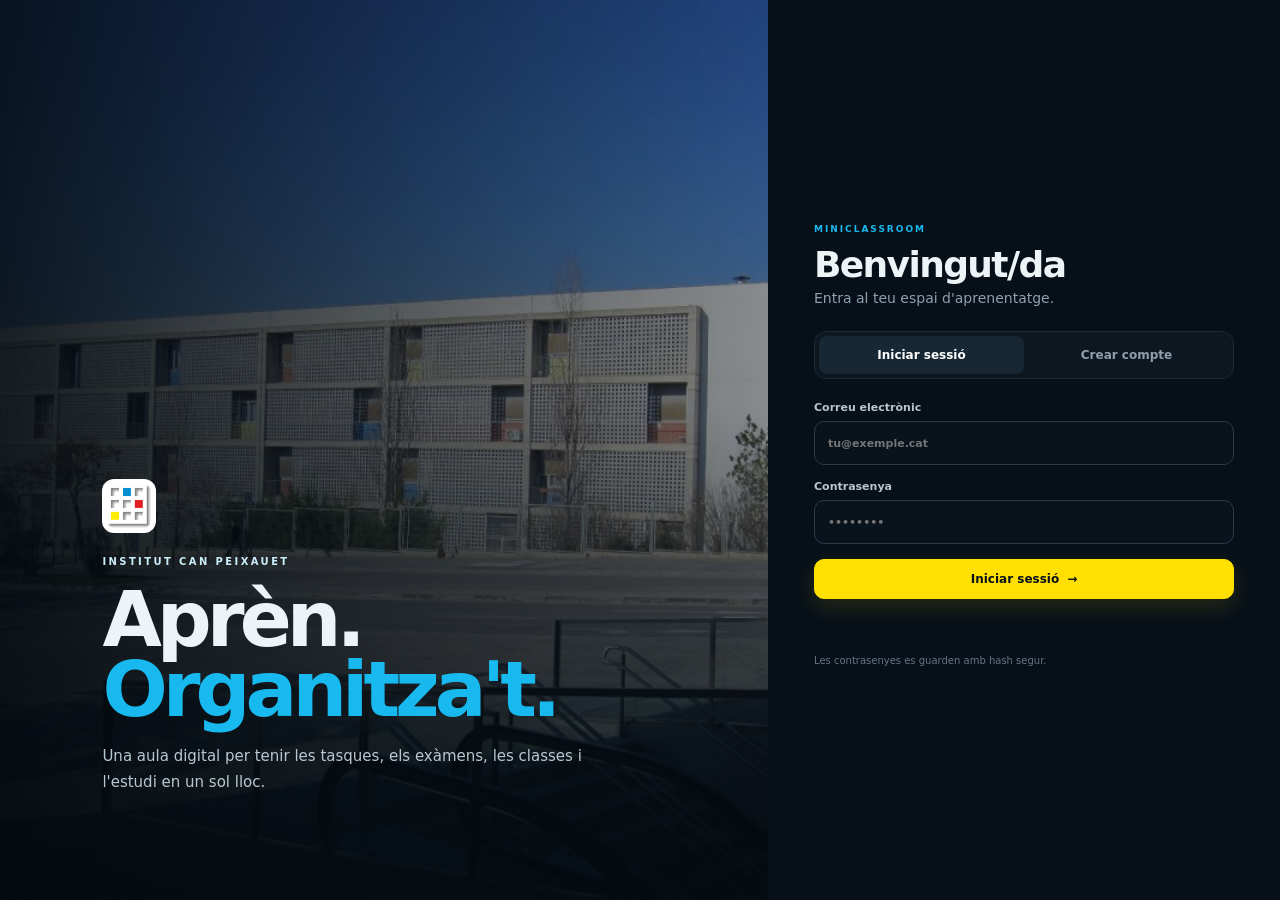
==== commit 962dfe74: "Add files via upload" ====
--- a/templates/index.html
+++ b/templates/index.html
@@ -113,7 +113,6 @@
                 <div class="eyebrow light">INSTITUT CAN PEIXAUET</div>
                 <h1 id="greeting">El teu estudi,<br><span>clar i al teu ritme.</span></h1>
                 <p>Organitza't, aprèn i avança amb l'ajuda de la intel·ligència artificial.</p>
-                <div class="hero-actions"><button id="hero-tasks" class="btn btn-yellow" type="button">Veure les meves tasques →</button><button id="hero-ai" class="btn btn-ghost" type="button">Obrir la IA</button></div>
               </div>
             </div>
 
@@ -200,7 +199,7 @@
       <!-- PROFILE -->
       <section id="section-profile" class="section">
         <div class="section-title"><div><div class="eyebrow">COMPTE</div><h1>Perfil</h1><p>Gestiona la informació del teu compte.</p></div></div>
-        <div class="profile-layout"><div class="panel profile-card"><span id="profile-avatar" class="profile-avatar">F</span><h2 id="profile-name">Usuari</h2><p id="profile-email">—</p><span id="profile-role" class="role-pill">Alumne</span></div><div class="panel"><form id="profile-form" class="form-grid"><label>Nom<input id="profile-name-input" name="name" required></label><label>Correu electrònic<input id="profile-email-input" name="email" type="email" required></label><div class="form-actions"><button class="btn btn-yellow" type="submit">Guardar canvis</button></div></form></div></div>
+        <div class="profile-layout"><div class="panel profile-card"><span id="profile-avatar" class="profile-avatar">F</span><h2 id="profile-name">Usuari</h2><p id="profile-email">—</p><span id="profile-role" class="role-pill">Alumne</span></div><div class="panel"><form id="profile-form" class="form-grid"><label>Nom<input id="profile-name-input" name="name" required></label><div class="account-email"><span>Correu electrònic</span><strong id="profile-email-readonly">—</strong><small>El correu s'utilitza per iniciar sessió i no es pot modificar des de l'aplicació.</small></div><div class="form-actions"><button class="btn btn-yellow" type="submit">Guardar canvis</button></div></form></div></div>
         <div class="panel security-note"><div class="eyebrow">EXPERIMENT DEL TdR</div><h3>Registre no invasiu</h3><p>MiniClassroom pot registrar accions acadèmiques bàsiques per analitzar l'ús de les recomanacions d'IA dins del projecte de recerca.</p></div>
       </section>
     </div>
--- a/static/style.css
+++ b/static/style.css
@@ -0,0 +1,878 @@
+:root{
+  --bg:#060c12;--surface:#0b141d;--surface-2:#0f1a25;--surface-3:#13212e;
+  --border:#1b2a37;--border-strong:#2a3b4a;--text:#edf4f7;--muted:#8fa0ad;--muted-2:#647582;
+  --blue:#17b9ee;--blue-2:#46caf2;--yellow:#ffe000;--red:#ff4f62;--green:#39d39f;
+  --sidebar:186px;--topbar:66px;--radius:16px;--shadow:0 16px 50px rgba(0,0,0,.25);--ease:.18s ease;
+}
+*{box-sizing:border-box}html{scroll-behavior:smooth}body{margin:0;background:var(--bg);color:var(--text);font-family:Inter,ui-sans-serif,system-ui,-apple-system,BlinkMacSystemFont,"Segoe UI",sans-serif;font-size:14px}button,input,textarea,select{font:inherit}button{cursor:pointer;color:inherit}img{max-width:100%}.hidden{display:none!important}.mobile-only{display:none}.eyebrow{font-size:9px;letter-spacing:.22em;font-weight:900;color:var(--blue);text-transform:uppercase}.eyebrow.light{color:#d9f5ff}.btn{min-height:40px;border:1px solid transparent;border-radius:10px;padding:0 15px;display:inline-flex;align-items:center;justify-content:center;gap:8px;font-weight:800;font-size:12px;transition:transform var(--ease),background var(--ease),border-color var(--ease),color var(--ease),box-shadow var(--ease)}.btn:hover{transform:translateY(-1px)}.btn-yellow{background:var(--yellow);color:#081018;box-shadow:0 8px 25px rgba(255,224,0,.13)}.btn-yellow:hover{background:#fff044}.btn-outline{background:#0d1720;border-color:var(--border-strong)}.btn-outline:hover{background:#14222e}.btn-ghost{background:rgba(6,12,18,.55);border-color:rgba(255,255,255,.22)}.btn-blue{background:var(--blue);color:#041018}.wide{width:100%}.link-button{border:0;background:none;color:var(--blue);font-size:11px;font-weight:800}.link-button:hover{text-decoration:underline}.toolbar-actions{display:flex;align-items:center;gap:10px}
+
+/* AUTH */
+.app-booting #auth-view{visibility:hidden}.auth-page{min-height:100vh;display:grid;grid-template-columns:minmax(0,1.2fr) minmax(420px,.8fr);background:#071019}.auth-visual{position:relative;min-height:100vh;background:url('/static/canpeixauet.jpg') center/cover no-repeat;overflow:hidden}.auth-visual-overlay{position:absolute;inset:0;background:linear-gradient(90deg,rgba(3,10,16,.9),rgba(3,10,16,.42)),linear-gradient(0deg,rgba(3,10,16,.82),transparent 55%)}.auth-visual-copy{position:absolute;left:8vw;bottom:10vh;max-width:540px}.auth-visual-copy img{width:54px;background:white;border-radius:12px;padding:5px;margin-bottom:20px}.auth-visual-copy>span{display:block;font-size:10px;letter-spacing:.24em;font-weight:900;color:#cceefa}.auth-visual-copy h1{font-size:clamp(50px,6vw,92px);line-height:.92;letter-spacing:-.065em;margin:18px 0}.auth-visual-copy h1 strong{color:var(--blue)}.auth-visual-copy p{max-width:480px;color:#b9c8d0;line-height:1.7;font-size:15px}.auth-side{display:flex;align-items:center;justify-content:center;padding:40px;background:#071019}.auth-card{width:min(420px,100%)}.auth-brand-mobile{display:none}.auth-card h2{font-size:36px;letter-spacing:-.045em;margin:10px 0 5px}.auth-subtitle{color:var(--muted);margin:0 0 25px}.auth-tabs{display:grid;grid-template-columns:1fr 1fr;background:#0c1720;border:1px solid var(--border);border-radius:12px;padding:4px;margin-bottom:22px}.auth-tab{height:38px;border:0;background:none;border-radius:8px;color:var(--muted);font-weight:800;font-size:12px}.auth-tab.active{background:#172733;color:#fff}.auth-form{display:grid;gap:15px}.auth-form label,.form-grid label{display:grid;gap:7px;color:#b8c7cf;font-size:11px;font-weight:800}.auth-form input,.auth-form select,.form-grid input,.form-grid select,.form-grid textarea,.search-input{width:100%;height:44px;padding:0 13px;background:#09131c;border:1px solid var(--border-strong);border-radius:10px;color:var(--text);outline:none}.auth-form input:focus,.auth-form select:focus,.form-grid input:focus,.form-grid select:focus,.form-grid textarea:focus,.search-input:focus{border-color:var(--blue);box-shadow:0 0 0 3px rgba(23,185,238,.1)}.auth-message{min-height:20px;margin:14px 0 0;color:#ff8b96;font-size:12px}.auth-footnote{color:var(--muted-2);font-size:10px;margin-top:22px}
+
+/* SHELL */
+.app-shell{min-height:100vh;display:flex;background:var(--bg)}.sidebar{position:fixed;inset:0 auto 0 0;width:var(--sidebar);display:flex;flex-direction:column;background:#081019;border-right:1px solid var(--border);z-index:40;padding:14px 10px}.brand{display:flex;align-items:center;gap:9px;padding:6px 7px 17px}.brand img{width:34px;height:34px;object-fit:contain;background:#fff;border-radius:8px;padding:3px}.brand strong{display:block;font-size:13px;line-height:1.1}.brand small{display:block;color:#71828e;font-size:8px;margin-top:4px}.sidebar-user{display:flex;align-items:center;gap:9px;padding:10px;border:1px solid var(--border);border-radius:12px;background:#0c151e;margin-bottom:12px}.sidebar-user strong{display:block;font-size:11px}.sidebar-user small{display:block;color:var(--muted-2);font-size:9px;margin-top:3px}.avatar{width:32px;height:32px;flex:0 0 32px;border-radius:50%;display:grid;place-items:center;background:#18aee1;color:#041018;font-weight:900;font-size:12px}.avatar.small{width:28px;height:28px;flex-basis:28px}.nav{display:grid;gap:3px}.nav-item{height:38px;display:flex;align-items:center;gap:10px;border:1px solid transparent;background:none;border-radius:9px;color:#8fa0ab;text-align:left;padding:0 10px;font-size:11px;font-weight:700}.nav-item span{width:15px;text-align:center;color:#6f8491}.nav-item:hover{background:#0d1b26;color:#e9f4f8}.nav-item.active{background:linear-gradient(90deg,rgba(23,185,238,.15),rgba(23,185,238,.04));border-color:rgba(23,185,238,.45);color:#fff}.nav-item.active span{color:var(--blue)}.sidebar-bottom{margin-top:auto}.ai-status{display:flex;align-items:center;gap:9px;padding:10px;border-radius:10px;border:1px solid rgba(23,185,238,.22);background:rgba(23,185,238,.06);margin-bottom:9px}.ai-status i{width:7px;height:7px;border-radius:50%;background:var(--green);box-shadow:0 0 12px var(--green)}.ai-status strong{display:block;font-size:10px}.ai-status small{display:block;color:var(--muted-2);font-size:8px;margin-top:3px}.logout-btn{width:100%;border:0;background:none;color:#748591;text-align:left;padding:10px 7px;font-size:10px}.logout-btn:hover{color:#fff}.main{width:calc(100% - var(--sidebar));margin-left:var(--sidebar);min-width:0}.topbar{height:var(--topbar);position:sticky;top:0;z-index:30;display:flex;align-items:center;justify-content:space-between;gap:18px;padding:0 20px;background:rgba(6,12,18,.9);backdrop-filter:blur(14px);border-bottom:1px solid var(--border)}.search-box{width:min(390px,45vw);height:38px;display:flex;align-items:center;gap:8px;background:#09131c;border:1px solid var(--border);border-radius:10px;padding:0 10px;color:#607381}.search-box input{min-width:0;flex:1;background:none;border:0;outline:0;color:#e7f0f4;font-size:11px}.search-box kbd{font-size:9px;border:1px solid var(--border);border-radius:5px;padding:3px 5px;color:#607381}.top-actions{display:flex;align-items:center;gap:8px;position:relative}.icon-button{width:34px;height:34px;border-radius:9px;border:1px solid var(--border);background:#0c1720;display:grid;place-items:center;color:#a9b8c0;position:relative}.icon-button:hover{border-color:var(--border-strong);color:#fff}.icon-button i{position:absolute;width:5px;height:5px;border-radius:50%;background:var(--yellow);right:7px;top:7px}.profile-chip{border:0;background:none;display:flex;align-items:center;gap:8px;padding:3px 0 3px 4px}.profile-chip span:nth-child(2){text-align:left}.profile-chip strong{display:block;font-size:10px}.profile-chip small{display:block;color:#6f808b;font-size:8px;margin-top:2px}.profile-chip>b{color:#687984;font-size:10px}.popover{position:absolute;right:18px;top:55px;width:280px;background:#0d1822;border:1px solid var(--border-strong);border-radius:13px;box-shadow:var(--shadow);padding:12px;z-index:60}.content{padding:22px;max-width:1600px;margin:auto}.section{display:none}.section.active{display:block}.section-title{display:flex;justify-content:space-between;align-items:flex-end;gap:20px;margin:4px 0 20px}.section-title h1{font-size:34px;line-height:1;letter-spacing:-.045em;margin:8px 0}.section-title p{margin:0;color:var(--muted);font-size:12px}.panel{background:linear-gradient(145deg,#0b151f,#0a131c);border:1px solid var(--border);border-radius:var(--radius);box-shadow:0 10px 35px rgba(0,0,0,.12)}.panel-head{display:flex;justify-content:space-between;align-items:center;gap:12px;padding:17px 17px 14px;border-bottom:1px solid var(--border)}.panel-head h2{font-size:14px;margin:5px 0 0}.panel-head>div{min-width:0}
+
+/* DASHBOARD */
+.dashboard-layout{display:grid;grid-template-columns:minmax(0,1fr) 280px;gap:16px}.dashboard-main,.dashboard-side{min-width:0}.dashboard-main{display:grid;gap:14px}.dashboard-side{display:grid;align-content:start;gap:14px}.hero-banner{height:260px;border:1px solid var(--border);border-radius:18px;overflow:hidden;position:relative;background:#0b151e}.hero-banner img{width:100%;height:100%;object-fit:cover}.hero-overlay{position:absolute;inset:0;background:linear-gradient(90deg,rgba(3,9,14,.9) 0%,rgba(3,9,14,.58) 55%,rgba(3,9,14,.18)),linear-gradient(0deg,rgba(3,9,14,.7),transparent 65%)}.hero-copy{position:absolute;inset:auto auto 25px 32px;max-width:680px}.hero-copy h1{font-size:clamp(34px,4vw,58px);line-height:.92;letter-spacing:-.065em;margin:12px 0}.hero-copy h1 span{color:var(--blue)}.hero-copy p{color:#bdcbd2;margin:0 0 16px;font-size:12px}.hero-actions{display:flex;gap:8px}.stats-grid{display:grid;grid-template-columns:repeat(4,minmax(0,1fr));gap:10px}.stat-card{min-width:0;min-height:78px;display:flex;align-items:center;gap:10px;text-align:left;padding:11px;border:1px solid var(--border);border-radius:13px;background:#0b151f}.stat-card:hover{border-color:var(--border-strong);transform:translateY(-1px)}.stat-card>b{margin-left:auto;color:#607582}.stat-card>div{min-width:0}.stat-card small,.stat-card em{display:block;color:#73848f;font-size:8px;font-style:normal}.stat-card strong{display:block;font-size:20px;line-height:1.1;margin:4px 0}.stat-icon{width:31px;height:31px;flex:0 0 31px;border-radius:9px;display:grid;place-items:center;font-weight:900}.stat-icon.blue{background:rgba(23,185,238,.14);color:var(--blue)}.stat-icon.red{background:rgba(255,79,98,.13);color:var(--red)}.stat-icon.yellow{background:rgba(255,224,0,.13);color:var(--yellow)}.stat-icon.gray{background:rgba(140,160,173,.12);color:#a9b9c3}.dashboard-classes-panel{overflow:hidden}.class-grid{display:grid;grid-template-columns:repeat(auto-fit,minmax(260px,1fr));gap:12px;padding:14px}.class-grid-large{grid-template-columns:repeat(auto-fill,minmax(280px,1fr));padding:0}.class-card{display:flex;flex-direction:column;min-height:175px;overflow:hidden;background:#0c1720;border:1px solid var(--border);border-radius:14px;transition:transform var(--ease),border-color var(--ease),box-shadow var(--ease)}.class-card:hover{transform:translateY(-2px);border-color:rgba(23,185,238,.38);box-shadow:0 14px 32px rgba(0,0,0,.18)}.class-card-accent{height:4px;background:linear-gradient(90deg,var(--blue),var(--blue-2),var(--yellow))}.class-card-body{padding:16px;flex:1}.class-card .eyebrow{margin-bottom:8px}.class-card h3{margin:0;font-size:17px;letter-spacing:-.02em}.class-card p{margin:6px 0 0;color:var(--muted);font-size:11px}.class-meta{display:flex;flex-wrap:wrap;gap:6px;margin-top:14px}.class-meta span{padding:5px 7px;border-radius:6px;border:1px solid var(--border);background:#09131c;color:#82939e;font-size:9px}.class-card-open{height:38px;border:0;border-top:1px solid var(--border);background:#09131b;color:#c9d6dc;font-size:10px;font-weight:800}.class-card-open:hover{background:rgba(23,185,238,.08);color:var(--blue)}.recommendations-list{padding:8px 14px 14px}.recommendation-row{display:flex;gap:10px;align-items:center;padding:11px 4px;border-bottom:1px solid var(--border)}.recommendation-row:last-child{border-bottom:0}.recommendation-icon{width:28px;height:28px;border-radius:8px;display:grid;place-items:center;background:rgba(23,185,238,.12);color:var(--blue)}.recommendation-row strong{display:block;font-size:11px}.recommendation-row small{display:block;color:var(--muted);font-size:9px;margin-top:3px}.compact-list{padding:4px 0}.compact-row{display:flex;align-items:center;gap:9px;padding:12px 15px;border-bottom:1px solid var(--border)}.compact-row:last-child{border-bottom:0}.compact-dot{width:6px;height:6px;border-radius:50%;background:var(--blue);flex:0 0 6px}.compact-row>div{min-width:0;flex:1}.compact-row strong{display:block;font-size:10px;white-space:nowrap;overflow:hidden;text-overflow:ellipsis}.compact-row small{display:block;color:var(--muted-2);font-size:8px;margin-top:3px}.compact-row>b{font-size:10px;color:#8c9ba5}.learning-tools{padding:4px 0}.tool-row{width:100%;display:flex;align-items:center;gap:9px;border:0;border-bottom:1px solid var(--border);background:none;text-align:left;padding:12px 14px}.tool-row:last-child{border-bottom:0}.tool-row>span{width:23px;height:23px;display:grid;place-items:center;border-radius:7px;background:rgba(23,185,238,.12);color:var(--blue);font-size:10px}.tool-row div{min-width:0;flex:1}.tool-row b{display:block;font-size:10px}.tool-row small{display:block;color:var(--muted-2);font-size:8px;margin-top:2px}.tool-row:hover{background:#0d1a24}.recommendation-panel{min-height:90px}
+
+/* LISTS */
+.toolbar{display:flex;justify-content:space-between;align-items:center;gap:12px;margin-bottom:14px}.segmented{display:flex;gap:3px;padding:3px;background:#0b151f;border:1px solid var(--border);border-radius:10px}.segmented button{border:0;background:none;color:var(--muted);padding:7px 10px;border-radius:7px;font-size:10px;font-weight:800}.segmented button.active{background:#172733;color:#fff}.search-input{max-width:260px}.item-list,.exam-grid{display:grid;gap:10px}.item-row{display:grid;grid-template-columns:7px minmax(0,1fr) auto;align-items:center;gap:13px;padding:15px;background:#0b151f;border:1px solid var(--border);border-radius:13px}.item-status{width:7px;height:34px;border-radius:5px;background:var(--blue)}.item-status.complete{background:var(--green)}.item-status.process{background:var(--yellow)}.item-main strong{font-size:12px}.item-main p{margin:4px 0 0;color:var(--muted);font-size:10px}.item-meta{display:flex;gap:6px;flex-wrap:wrap;margin-top:7px}.item-meta span{font-size:8px;color:#8b9ca6;background:#09131c;border:1px solid var(--border);border-radius:6px;padding:4px 6px}.row-actions{display:flex;gap:5px}.small-btn{border:1px solid var(--border);background:#0d1821;border-radius:7px;min-width:30px;height:30px;font-size:11px}.small-btn:hover{border-color:var(--border-strong)}.exam-grid{grid-template-columns:repeat(auto-fill,minmax(270px,1fr))}.exam-card{padding:17px;background:#0b151f;border:1px solid var(--border);border-radius:14px;position:relative;overflow:hidden}.exam-card.near{border-color:rgba(255,79,98,.35)}.exam-card .exam-date{font-size:10px;color:var(--blue);font-weight:800}.exam-card h3{font-size:18px;margin:8px 0}.exam-card p{font-size:10px;color:var(--muted);line-height:1.5}.exam-badges{display:flex;gap:6px;flex-wrap:wrap;margin-top:12px}.exam-badges span{font-size:8px;padding:5px 7px;border:1px solid var(--border);border-radius:6px;color:#9aabb4}.empty-state{padding:40px 20px;text-align:center;color:var(--muted);border:1px dashed var(--border);border-radius:13px}.empty-state strong{display:block;color:#dbe6ea;margin-bottom:5px}.empty-state small{font-size:10px}
+
+/* CALENDAR */
+.calendar-panel{overflow:hidden}.calendar-weekdays,.calendar-grid{display:grid;grid-template-columns:repeat(7,1fr)}.calendar-weekdays{background:#0d1822;border-bottom:1px solid var(--border)}.calendar-weekdays span{padding:11px;text-align:center;color:#738591;font-size:9px;font-weight:800}.calendar-cell{min-height:115px;border-right:1px solid var(--border);border-bottom:1px solid var(--border);padding:9px}.calendar-cell:nth-child(7n){border-right:0}.calendar-cell.muted{opacity:.42}.calendar-cell.today{background:rgba(23,185,238,.045)}.calendar-day{font-size:10px;font-weight:800}.calendar-cell.today .calendar-day{color:var(--blue)}.calendar-event{display:block;margin-top:7px;padding:5px 6px;border-radius:6px;background:rgba(23,185,238,.1);color:#cbeaf3;font-size:8px;white-space:nowrap;overflow:hidden;text-overflow:ellipsis}.calendar-event.exam{background:rgba(255,79,98,.1);color:#ffc1c8}
+
+/* PLANNER */
+.planner-layout{display:grid;grid-template-columns:minmax(0,1fr) 300px;gap:14px}.planner-head{display:flex;align-items:center;justify-content:center;gap:12px;padding:13px;border-bottom:1px solid var(--border)}.planner-head strong{min-width:170px;text-align:center;font-size:11px}.week-grid{display:grid;grid-template-columns:repeat(7,1fr);min-height:440px}.week-day{min-width:0;border-right:1px solid var(--border)}.week-day:last-child{border-right:0}.week-day-head{padding:10px;border-bottom:1px solid var(--border);text-align:center}.week-day-head small{display:block;color:var(--muted-2);font-size:8px}.week-day-head strong{display:block;font-size:11px;margin-top:4px}.week-day-body{padding:7px}.plan-item{padding:8px;border-radius:8px;background:#0e1b25;border:1px solid var(--border);margin-bottom:6px}.plan-item strong{display:block;font-size:8px}.plan-item small{display:block;color:#778a95;font-size:7px;margin-top:3px}.plan-item.exam{border-color:rgba(255,79,98,.3)}
+
+/* CLASSROOM */
+.classroom{display:grid;gap:14px}.classroom-cover{min-height:190px;border-radius:18px;overflow:hidden;position:relative;background:linear-gradient(120deg,#102838,#0b1720)}.classroom-cover::after{content:"";position:absolute;inset:0;background:linear-gradient(90deg,rgba(3,10,16,.88),rgba(3,10,16,.2))}.classroom-cover-content{position:relative;z-index:1;padding:30px}.classroom-cover h1{font-size:40px;letter-spacing:-.05em;margin:10px 0 5px}.classroom-cover p{margin:0;color:#b5c4cc}.class-code{margin-top:16px;display:inline-flex;align-items:center;gap:8px;border:1px solid rgba(255,255,255,.16);padding:7px 10px;border-radius:8px;background:rgba(0,0,0,.18);font-size:10px}.classroom-tabs{display:flex;gap:3px;border-bottom:1px solid var(--border);overflow:auto}.classroom-tab{border:0;background:none;padding:12px 15px;color:#778995;font-size:10px;font-weight:800;border-bottom:2px solid transparent;white-space:nowrap}.classroom-tab.active{color:#fff;border-bottom-color:var(--blue)}.classroom-body{display:grid;grid-template-columns:minmax(0,1fr) 270px;gap:14px}.stream{display:grid;gap:10px}.classroom-info{display:grid;align-content:start;gap:12px}.info-card{padding:15px;background:#0b151f;border:1px solid var(--border);border-radius:13px}.info-card h3{margin:0 0 9px;font-size:11px}.info-card p,.info-card li{color:var(--muted);font-size:9px;line-height:1.6}.class-post{padding:15px;background:#0b151f;border:1px solid var(--border);border-radius:13px}.post-head{display:flex;align-items:center;gap:9px}.post-avatar{width:28px;height:28px;border-radius:50%;display:grid;place-items:center;background:#142a37;color:var(--blue);font-weight:900;font-size:10px}.post-head strong{font-size:10px}.post-head small{display:block;color:var(--muted-2);font-size:8px;margin-top:2px}.class-post h3{font-size:13px;margin:13px 0 5px}.class-post p{font-size:10px;color:#a7b6be;line-height:1.6;white-space:pre-wrap}.work-card{padding:15px;background:#0b151f;border:1px solid var(--border);border-radius:13px;display:flex;align-items:center;gap:12px}.work-icon{width:34px;height:34px;border-radius:9px;display:grid;place-items:center;background:rgba(23,185,238,.1);color:var(--blue)}.work-card>div{flex:1}.work-card strong{font-size:11px}.work-card small{display:block;color:var(--muted);font-size:8px;margin-top:3px}.people-list{display:grid;gap:7px}.person-row{display:flex;align-items:center;gap:10px;padding:10px;background:#0b151f;border:1px solid var(--border);border-radius:10px}.person-row div{min-width:0}.person-row strong{display:block;font-size:10px}.person-row small{display:block;color:var(--muted-2);font-size:8px;margin-top:2px}.grade-empty{padding:40px;text-align:center;border:1px dashed var(--border);border-radius:13px;color:var(--muted)}
+
+/* AI */
+.ai-layout{display:grid;grid-template-columns:minmax(0,1fr) 310px;gap:14px}.chat-panel{display:flex;flex-direction:column;min-height:620px;overflow:hidden}.ai-modes{display:flex;gap:4px;padding:10px;border-bottom:1px solid var(--border);overflow:auto}.ai-modes button{border:0;background:#0b151f;color:#7f919c;border-radius:8px;padding:8px 11px;font-size:9px;font-weight:800;white-space:nowrap}.ai-modes button.active{background:rgba(23,185,238,.13);color:var(--blue)}.chat-log{flex:1;overflow:auto;padding:18px}.chat-bubble{display:flex;gap:10px;margin-bottom:13px;max-width:85%}.chat-bubble>span{width:28px;height:28px;border-radius:8px;display:grid;place-items:center;background:rgba(23,185,238,.12);color:var(--blue);flex:0 0 28px}.chat-bubble>div{background:#0f1b25;border:1px solid var(--border);border-radius:12px;padding:10px 12px}.chat-bubble.user{margin-left:auto;justify-content:flex-end}.chat-bubble.user>div{background:#102c39;border-color:#17475a}.chat-bubble b{font-size:9px}.chat-bubble p{margin:5px 0 0;color:#b2c0c8;font-size:10px;line-height:1.6;white-space:pre-wrap}.chat-form{display:flex;gap:8px;padding:11px;border-top:1px solid var(--border)}.chat-form textarea{flex:1;resize:none;min-height:42px;max-height:130px;padding:11px 12px;background:#09131c;border:1px solid var(--border-strong);border-radius:10px;color:#fff;outline:0}.send-btn{width:42px;border:0;border-radius:10px;background:var(--yellow);color:#071019;font-weight:900}.ai-tools{display:grid;align-content:start;gap:10px}.tool-card{display:flex;align-items:center;gap:10px;padding:15px;border:1px solid var(--border);border-radius:13px;background:#0b151f;text-align:left}.tool-card:hover{border-color:rgba(23,185,238,.35);transform:translateY(-1px)}.tool-card>span{width:31px;height:31px;display:grid;place-items:center;border-radius:9px;background:rgba(23,185,238,.12);color:var(--blue)}.tool-card div{flex:1}.tool-card b{display:block;font-size:10px}.tool-card small{display:block;color:var(--muted);font-size:8px;margin-top:3px}.ai-note{padding:16px}.ai-note h3{font-size:14px;margin:8px 0}.ai-note p{font-size:10px;color:var(--muted);line-height:1.6}.ai-badge{padding:7px 10px;border:1px solid rgba(23,185,238,.25);border-radius:8px;color:var(--blue);font-size:9px;font-weight:800}.test-panel{margin:14px}.test-question{padding:14px;border:1px solid var(--border);border-radius:12px;margin-bottom:9px}.test-question strong{font-size:11px}.test-options{display:grid;gap:6px;margin-top:10px}.test-option{padding:9px;border:1px solid var(--border);border-radius:8px;background:#0b151f;text-align:left;font-size:9px}.test-option.selected{border-color:var(--blue);background:rgba(23,185,238,.08)}.test-option.correct{border-color:var(--green)}.test-option.wrong{border-color:var(--red)}
+
+/* PROGRESS / PROFILE */
+.progress-grid{display:grid;grid-template-columns:2fr repeat(3,1fr);gap:10px}.progress-hero{padding:18px;display:flex;align-items:center;gap:18px}.progress-ring{width:100px;height:100px;border-radius:50%;display:grid;place-items:center;background:conic-gradient(var(--blue) calc(var(--progress,0)*1%),#17242e 0);position:relative}.progress-ring::after{content:"";position:absolute;inset:8px;border-radius:50%;background:#0b151f}.progress-ring strong{position:relative;z-index:1;font-size:18px}.progress-hero h2{font-size:16px;margin:7px 0}.progress-hero p{color:var(--muted);font-size:10px}.progress-stat{padding:17px}.progress-stat small{color:var(--muted);font-size:9px}.progress-stat strong{display:block;font-size:22px;margin-top:10px}.progress-columns{display:grid;grid-template-columns:1.4fr .8fr;gap:14px;margin-top:14px}.progress-chart{height:240px;padding:18px;display:flex;align-items:flex-end;gap:10px}.chart-bar{flex:1;min-width:15px;background:linear-gradient(180deg,var(--blue),#126b8b);border-radius:7px 7px 2px 2px;position:relative;min-height:4px}.chart-bar small{position:absolute;bottom:-17px;left:50%;transform:translateX(-50%);font-size:7px;color:#667985;white-space:nowrap}.profile-layout{display:grid;grid-template-columns:260px minmax(0,1fr);gap:14px}.profile-card{padding:25px;text-align:center}.profile-avatar{width:72px;height:72px;margin:auto;display:grid;place-items:center;border-radius:50%;background:var(--blue);color:#041018;font-weight:900;font-size:24px}.profile-card h2{font-size:20px;margin:14px 0 4px}.profile-card p{color:var(--muted);font-size:10px}.role-pill{display:inline-block;padding:6px 9px;background:rgba(23,185,238,.1);color:var(--blue);border-radius:7px;font-size:9px;font-weight:800}.form-grid{padding:20px;display:grid;grid-template-columns:1fr 1fr;gap:15px}.form-actions{grid-column:1/-1}.security-note{padding:18px;margin-top:14px}.security-note h3{margin:8px 0;font-size:13px}.security-note p{color:var(--muted);font-size:10px;line-height:1.6}
+
+/* MODALS / TOASTS */
+.modal-backdrop{position:fixed;inset:0;background:rgba(0,0,0,.68);display:grid;place-items:center;padding:20px;z-index:100}.modal{width:min(620px,100%);max-height:90vh;overflow:auto;background:#0b151f;border:1px solid var(--border-strong);border-radius:16px;box-shadow:0 30px 100px rgba(0,0,0,.5)}.modal-header{display:flex;justify-content:space-between;align-items:center;padding:17px;border-bottom:1px solid var(--border)}.modal-header h2{margin:0;font-size:15px}.modal-close{width:30px;height:30px;border:1px solid var(--border);background:#0e1922;border-radius:8px}.modal-body{padding:17px}.modal-footer{display:flex;justify-content:flex-end;gap:8px;padding:13px 17px;border-top:1px solid var(--border)}.modal .form-grid{padding:0}.form-grid.full{grid-template-columns:1fr}.form-grid textarea{height:100px;padding:11px;resize:vertical}.toast-stack{position:fixed;right:18px;bottom:18px;display:grid;gap:8px;z-index:200}.toast{min-width:250px;max-width:360px;padding:11px 13px;border:1px solid var(--border-strong);border-radius:10px;background:#101c26;box-shadow:var(--shadow);font-size:10px}.toast.error{border-color:rgba(255,79,98,.4)}.toast.success{border-color:rgba(57,211,159,.35)}
+
+@media(max-width:1200px){.dashboard-layout{grid-template-columns:1fr}.dashboard-side{grid-template-columns:repeat(3,1fr)}.ai-layout{grid-template-columns:1fr}.ai-tools{grid-template-columns:repeat(3,1fr)}.progress-grid{grid-template-columns:1.5fr repeat(3,1fr)}}
+@media(max-width:900px){:root{--sidebar:0px}.sidebar{transform:translateX(-100%);transition:transform var(--ease);width:250px}.sidebar.open{transform:translateX(0)}.main{margin-left:0;width:100%}.mobile-only{display:grid}.topbar{padding:0 12px}.search-box{width:auto;flex:1}.top-add{display:none}.content{padding:16px}.dashboard-side{grid-template-columns:1fr}.stats-grid{grid-template-columns:repeat(2,1fr)}.planner-layout,.classroom-body,.progress-columns,.profile-layout{grid-template-columns:1fr}.week-grid{overflow:auto;grid-template-columns:repeat(7,150px)}.auth-page{grid-template-columns:1fr}.auth-visual{display:none}.auth-side{min-height:100vh}.auth-brand-mobile{display:flex;align-items:center;gap:10px;margin-bottom:28px}.auth-brand-mobile img{width:40px;height:40px;background:#fff;border-radius:9px;padding:4px}.auth-brand-mobile strong{display:block}.auth-brand-mobile small{display:block;color:var(--muted);font-size:9px;margin-top:3px}.ai-tools{grid-template-columns:1fr}.form-grid{grid-template-columns:1fr}}
+@media(max-width:620px){.section-title{align-items:flex-start;flex-direction:column}.hero-banner{height:330px}.hero-copy{left:20px;right:20px;bottom:20px}.hero-copy h1{font-size:39px}.stats-grid{grid-template-columns:1fr 1fr}.calendar-cell{min-height:90px;padding:6px}.calendar-event{font-size:7px}.class-grid,.class-grid-large{grid-template-columns:1fr}.search-box kbd{display:none}.profile-chip span:nth-child(2),.profile-chip>b{display:none}.top-actions{gap:5px}.content{padding:12px}.auth-side{padding:24px}.auth-card h2{font-size:30px}.item-row{grid-template-columns:6px minmax(0,1fr)}.row-actions{grid-column:2}.progress-hero{flex-direction:column;align-items:flex-start}.progress-chart{height:210px}}
+
+
+/* =========================================================
+   COMPATIBILITAT MINI-CLASSROOM
+   Afegit sobre el CSS original.
+   No substitueix els estils base.
+========================================================= */
+
+/* Botons antics que utilitza l'HTML/JS actual */
+.btn.primary,
+.btn-yellow {
+  background: var(--yellow);
+  color: #081018;
+  border-color: var(--yellow);
+  box-shadow: 0 8px 25px rgba(255,224,0,.13);
+}
+
+.btn.primary:hover,
+.btn-yellow:hover {
+  background: #fff044;
+  border-color: #fff044;
+}
+
+.btn.secondary,
+.btn-outline {
+  background: #0d1720;
+  color: var(--text);
+  border-color: var(--border-strong);
+}
+
+.btn.secondary:hover,
+.btn-outline:hover {
+  background: #14222e;
+  border-color: #385064;
+}
+
+/* Textos utilitzats pel JS */
+.muted {
+  color: var(--muted);
+}
+
+.mono {
+  font-family: ui-monospace,SFMono-Regular,Menlo,Monaco,Consolas,monospace;
+  letter-spacing: .08em;
+}
+
+.card {
+  background: linear-gradient(145deg,#0b151f,#0a131c);
+  border: 1px solid var(--border);
+  border-radius: var(--radius);
+}
+
+.classroom-loading {
+  padding: 45px 20px;
+  color: var(--muted);
+  text-align: center;
+  font-size: 11px;
+}
+
+.loading-dot {
+  width: 7px;
+  height: 7px;
+  display: inline-block;
+  margin-right: 7px;
+  border-radius: 50%;
+  background: var(--blue);
+  animation: mc-pulse 1s infinite;
+}
+
+@keyframes mc-pulse {
+  0%,100% { opacity:.35; }
+  50% { opacity:1; }
+}
+
+
+/* =========================================================
+   AULA — ESTRUCTURA ACTUAL DEL JS
+========================================================= */
+
+.classroom-shell {
+  display: grid;
+  gap: 14px;
+}
+
+.classroom-banner {
+  min-height: 230px;
+  position: relative;
+  overflow: hidden;
+
+  display: flex;
+  align-items: flex-end;
+  justify-content: space-between;
+  gap: 25px;
+
+  padding: 30px;
+
+  background:
+    radial-gradient(
+      circle at 82% 20%,
+      rgba(23,185,238,.20),
+      transparent 30%
+    ),
+    linear-gradient(
+      125deg,
+      #102838 0%,
+      #0b1822 55%,
+      #08131b 100%
+    );
+
+  border: 1px solid var(--border-strong);
+  border-radius: 18px;
+}
+
+.classroom-banner::before {
+  content:"";
+  position:absolute;
+  width:330px;
+  height:330px;
+  right:-100px;
+  top:-180px;
+  border:1px solid rgba(23,185,238,.13);
+  border-radius:50%;
+  box-shadow:
+    0 0 0 35px rgba(23,185,238,.025),
+    0 0 0 70px rgba(23,185,238,.015);
+  pointer-events:none;
+}
+
+.classroom-banner::after {
+  content:"";
+  position:absolute;
+  inset:0;
+  background:
+    linear-gradient(
+      125deg,
+      transparent 0 55%,
+      rgba(255,255,255,.018) 55% 56%,
+      transparent 56%
+    );
+  pointer-events:none;
+}
+
+.classroom-banner-main {
+  position:relative;
+  z-index:2;
+}
+
+.classroom-back {
+  border:0;
+  background:rgba(6,12,18,.55);
+  color:#9fb0b9;
+  padding:7px 10px;
+  border-radius:8px;
+  font-size:9px;
+  font-weight:800;
+  margin-bottom:25px;
+}
+
+.classroom-back:hover {
+  color:#fff;
+  background:rgba(255,255,255,.07);
+}
+
+.classroom-kicker {
+  color:var(--blue);
+  font-size:8px;
+  font-weight:900;
+  letter-spacing:.22em;
+  text-transform:uppercase;
+}
+
+.classroom-banner h2 {
+  position:relative;
+  z-index:2;
+
+  margin:9px 0 7px;
+
+  color:#fff;
+  font-size:clamp(34px,5vw,56px);
+  line-height:.95;
+  letter-spacing:-.065em;
+}
+
+.classroom-banner p {
+  position:relative;
+  z-index:2;
+
+  margin:0;
+
+  color:#b4c5cd;
+  font-size:11px;
+}
+
+.classroom-banner p strong {
+  color:#fff;
+  font-family:ui-monospace,SFMono-Regular,Menlo,monospace;
+  letter-spacing:.08em;
+}
+
+.classroom-banner-side {
+  position:relative;
+  z-index:3;
+
+  min-width:170px;
+
+  padding:15px;
+
+  background:rgba(4,10,15,.62);
+  border:1px solid rgba(255,255,255,.13);
+  border-radius:11px;
+
+  backdrop-filter:blur(12px);
+}
+
+.classroom-banner-side > span {
+  display:block;
+  color:#718590;
+  font-size:7px;
+  font-weight:900;
+  letter-spacing:.13em;
+  margin-bottom:7px;
+}
+
+.classroom-banner-side > strong {
+  display:block;
+  color:#fff;
+  font-family:ui-monospace,SFMono-Regular,Menlo,monospace;
+  font-size:21px;
+  letter-spacing:.13em;
+  margin-bottom:11px;
+}
+
+.classroom-code {
+  position:relative;
+  z-index:3;
+
+  padding:12px 14px;
+
+  color:#fff;
+  background:rgba(4,10,15,.62);
+  border:1px solid rgba(255,255,255,.13);
+  border-radius:10px;
+
+  font-family:ui-monospace,SFMono-Regular,Menlo,monospace;
+  font-size:17px;
+  font-weight:900;
+  letter-spacing:.13em;
+}
+
+.classroom-tabs {
+  display:flex;
+  align-items:center;
+  gap:3px;
+
+  padding:4px;
+
+  overflow-x:auto;
+
+  background:#0b151f;
+  border:1px solid var(--border);
+  border-radius:11px;
+}
+
+.class-tab {
+  position:relative;
+
+  min-height:40px;
+  padding:0 17px;
+
+  flex:0 0 auto;
+
+  border:0;
+  border-radius:7px;
+
+  background:transparent;
+  color:#7c909b;
+
+  font-size:10px;
+  font-weight:800;
+
+  white-space:nowrap;
+}
+
+.class-tab:hover {
+  background:#12232e;
+  color:#fff;
+}
+
+.class-tab.active {
+  background:#142a38;
+  color:#fff;
+}
+
+.class-tab.active::after {
+  content:"";
+  position:absolute;
+  left:15px;
+  right:15px;
+  bottom:3px;
+  height:2px;
+  border-radius:2px;
+  background:var(--blue);
+}
+
+
+/* =========================================================
+   COS DE LA CLASSE
+========================================================= */
+
+.classroom-grid {
+  display:grid;
+  grid-template-columns:255px minmax(0,1fr);
+  gap:14px;
+  align-items:start;
+}
+
+.classroom-aside {
+  display:grid;
+  align-content:start;
+  gap:12px;
+}
+
+.classroom-main {
+  min-width:0;
+}
+
+.classroom-card,
+.class-info-card,
+.class-side-note {
+  padding:16px;
+  background:linear-gradient(145deg,#0b151f,#09131c);
+  border:1px solid var(--border);
+  border-radius:13px;
+}
+
+.classroom-card h4,
+.class-info-card h3 {
+  margin:0 0 13px;
+  color:#e8f1f4;
+  font-size:11px;
+}
+
+.class-info-card h3 {
+  font-size:14px;
+}
+
+.info-row {
+  display:flex;
+  align-items:center;
+  justify-content:space-between;
+  gap:10px;
+
+  padding:9px 0;
+
+  border-top:1px solid rgba(255,255,255,.045);
+}
+
+.info-row span {
+  color:var(--muted);
+  font-size:9px;
+}
+
+.info-row strong {
+  color:#dce7eb;
+  font-size:10px;
+}
+
+.code-large {
+  display:block;
+  margin-bottom:12px;
+
+  color:#fff;
+
+  font-family:ui-monospace,SFMono-Regular,Menlo,monospace;
+  font-size:22px;
+  letter-spacing:.13em;
+}
+
+.upcoming-item {
+  padding:9px 0;
+  border-top:1px solid rgba(255,255,255,.045);
+}
+
+.upcoming-item b {
+  display:block;
+  color:#dce8ed;
+  font-size:10px;
+}
+
+.upcoming-item small {
+  display:block;
+  color:var(--muted-2);
+  font-size:8px;
+  margin-top:3px;
+}
+
+.class-side-note p {
+  margin:8px 0 0;
+  color:var(--muted);
+  font-size:9px;
+  line-height:1.6;
+}
+
+
+/* =========================================================
+   PESTANYES
+========================================================= */
+
+.class-pane {
+  display:none;
+}
+
+.class-pane.active {
+  display:block;
+}
+
+.classroom-publish {
+  margin-bottom:11px;
+}
+
+.class-pane-heading {
+  display:flex;
+  align-items:flex-end;
+  justify-content:space-between;
+  gap:15px;
+  margin-bottom:12px;
+}
+
+.class-pane-heading h3 {
+  margin:7px 0 4px;
+  font-size:18px;
+}
+
+.class-pane-heading p {
+  margin:0;
+  color:var(--muted);
+  font-size:9px;
+}
+
+
+/* =========================================================
+   TAULER
+========================================================= */
+
+.stream-list {
+  display:grid;
+  gap:10px;
+}
+
+.class-post {
+  display:grid;
+  grid-template-columns:34px minmax(0,1fr);
+  gap:11px;
+
+  padding:16px;
+
+  background:#0b151f;
+  border:1px solid var(--border);
+  border-radius:13px;
+}
+
+.post-avatar {
+  width:30px;
+  height:30px;
+
+  display:grid;
+  place-items:center;
+
+  border-radius:50%;
+
+  background:#142a37;
+  color:var(--blue);
+
+  font-size:9px;
+  font-weight:900;
+}
+
+.post-meta {
+  display:flex;
+  align-items:center;
+  gap:8px;
+}
+
+.post-meta b {
+  color:#edf5f7;
+  font-size:10px;
+}
+
+.post-meta span {
+  color:var(--muted-2);
+  font-size:8px;
+}
+
+.class-post h3 {
+  margin:10px 0 5px;
+  font-size:13px;
+}
+
+.class-post p {
+  margin:0;
+  color:#a8b7bf;
+  font-size:10px;
+  line-height:1.6;
+  white-space:pre-wrap;
+}
+
+.post-date {
+  display:inline-block;
+  margin-top:11px;
+  padding:5px 7px;
+
+  background:rgba(23,185,238,.08);
+  border:1px solid rgba(23,185,238,.16);
+  border-radius:6px;
+
+  color:#a9d9e8;
+  font-size:8px;
+}
+
+.class-empty,
+.people-empty,
+.grade-empty {
+  padding:45px 25px;
+  text-align:center;
+
+  border:1px dashed var(--border);
+  border-radius:13px;
+
+  color:var(--muted);
+}
+
+.class-empty strong,
+.grade-empty h3 {
+  display:block;
+  color:#dce7eb;
+  font-size:12px;
+  margin-bottom:6px;
+}
+
+.class-empty span,
+.grade-empty p {
+  display:block;
+  max-width:390px;
+  margin:0 auto;
+  color:var(--muted);
+  font-size:9px;
+  line-height:1.6;
+}
+
+
+/* =========================================================
+   COMPOSER
+========================================================= */
+
+.stream-composer {
+  display:flex;
+  align-items:center;
+  gap:11px;
+
+  padding:12px;
+
+  margin-bottom:10px;
+}
+
+.composer-avatar {
+  width:31px;
+  height:31px;
+  flex:0 0 31px;
+
+  display:grid;
+  place-items:center;
+
+  border-radius:50%;
+  background:var(--blue);
+  color:#041018;
+
+  font-size:9px;
+  font-weight:900;
+}
+
+.composer-button {
+  min-height:39px;
+  flex:1;
+
+  border:1px solid var(--border);
+  border-radius:9px;
+
+  background:#09131c;
+  color:#778a95;
+
+  text-align:left;
+  padding:0 12px;
+
+  font-size:9px;
+}
+
+.composer-button:hover {
+  color:#dbe8ed;
+  border-color:var(--border-strong);
+}
+
+
+/* =========================================================
+   TREBALL DE CLASSE
+========================================================= */
+
+.work-list {
+  display:grid;
+  gap:9px;
+}
+
+.work-card {
+  position:relative;
+
+  padding:15px 16px 15px 19px;
+
+  background:#0b151f;
+  border:1px solid var(--border);
+  border-radius:13px;
+}
+
+.work-card::before {
+  content:"";
+  position:absolute;
+  left:0;
+  top:0;
+  bottom:0;
+  width:3px;
+  background:var(--blue);
+  border-radius:13px 0 0 13px;
+}
+
+.work-type {
+  display:inline-flex;
+  margin-bottom:8px;
+
+  padding:4px 7px;
+
+  border-radius:5px;
+
+  background:rgba(23,185,238,.08);
+  border:1px solid rgba(23,185,238,.15);
+
+  color:#7ddbf3;
+
+  font-size:7px;
+  font-weight:900;
+  letter-spacing:.08em;
+}
+
+.work-card h3 {
+  margin:0 0 6px;
+  font-size:13px;
+}
+
+.work-card p {
+  margin:0;
+  color:var(--muted);
+  font-size:9px;
+  line-height:1.55;
+}
+
+
+/* =========================================================
+   PERSONES
+========================================================= */
+
+.people-list {
+  display:grid;
+  gap:6px;
+}
+
+.person-row {
+  display:flex;
+  align-items:center;
+  gap:10px;
+
+  padding:9px;
+
+  background:#0b151f;
+  border:1px solid var(--border);
+  border-radius:10px;
+}
+
+.person-row div {
+  min-width:0;
+}
+
+.person-row b,
+.person-row strong {
+  display:block;
+  color:#e6eff2;
+  font-size:10px;
+}
+
+.person-row small {
+  display:block;
+  color:var(--muted-2);
+  font-size:8px;
+  margin-top:2px;
+}
+
+
+/* =========================================================
+   QUALIFICACIONS
+========================================================= */
+
+.grades-card {
+  min-height:220px;
+
+  display:flex;
+  flex-direction:column;
+  align-items:center;
+  justify-content:center;
+
+  padding:30px;
+
+  text-align:center;
+
+  background:#0b151f;
+  border:1px dashed var(--border);
+  border-radius:13px;
+}
+
+.grades-icon {
+  width:40px;
+  height:40px;
+
+  display:grid;
+  place-items:center;
+
+  margin-bottom:10px;
+
+  border-radius:11px;
+
+  background:rgba(23,185,238,.1);
+  color:var(--blue);
+
+  font-size:17px;
+}
+
+.grades-card h3 {
+  margin:0 0 6px;
+  font-size:12px;
+}
+
+.grades-card p {
+  max-width:390px;
+  margin:0;
+  color:var(--muted);
+  font-size:9px;
+  line-height:1.6;
+}
+
+
+/* =========================================================
+   ACCIONS DE CLASSE
+========================================================= */
+
+#class-actions {
+  display:flex;
+  align-items:center;
+  gap:8px;
+}
+
+#class-detail.hidden,
+#classes-list.hidden,
+#class-actions.hidden {
+  display:none !important;
+}
+
+
+/* =========================================================
+   RESPONSIVE AULA
+========================================================= */
+
+@media(max-width:900px) {
+  .classroom-banner {
+    min-height:250px;
+    align-items:flex-start;
+    flex-direction:column;
+    padding:24px;
+  }
+
+  .classroom-banner-side {
+    min-width:0;
+    width:100%;
+  }
+
+  .classroom-grid {
+    grid-template-columns:1fr;
+  }
+
+  .classroom-aside {
+    grid-template-columns:repeat(2,minmax(0,1fr));
+  }
+}
+
+@media(max-width:620px) {
+  .classroom-banner {
+    min-height:280px;
+    padding:18px;
+  }
+
+  .classroom-banner h2 {
+    font-size:35px;
+  }
+
+  .classroom-aside {
+    grid-template-columns:1fr;
+  }
+
+  .class-tab {
+    padding:0 12px;
+  }
+
+  .class-post {
+    grid-template-columns:30px minmax(0,1fr);
+    padding:13px;
+  }
+
+  .classroom-banner-side > strong {
+    font-size:18px;
+  }
+}
+
+
+/* ============================================================
+   MINI CLASSROOM — COMPATIBILITAT FINAL
+   No substitueix el disseny base; completa els components
+   que genera app.js dinàmicament.
+============================================================ */
+.task-row{display:grid;grid-template-columns:34px minmax(220px,1.5fr) minmax(100px,.7fr) auto 130px auto;align-items:center;gap:12px;padding:14px 16px;background:#0b151f;border:1px solid var(--border);border-radius:13px;transition:border-color .18s,transform .18s}.task-row:hover{border-color:rgba(23,185,238,.28);transform:translateY(-1px)}.task-row .check{width:28px;height:28px;border-radius:50%;border:1px solid var(--border-strong);background:#09131c;color:var(--blue);display:grid;place-items:center;font-weight:900;cursor:pointer}.task-row .check.done{background:rgba(23,185,238,.14);border-color:rgba(23,185,238,.4)}.task-main{min-width:0}.task-main b{display:block;font-size:12px;color:#edf6fa;white-space:nowrap;overflow:hidden;text-overflow:ellipsis}.task-main small{display:block;margin-top:4px;color:var(--muted);font-size:9px;white-space:nowrap;overflow:hidden;text-overflow:ellipsis}.task-subject{font-size:10px;color:#b7c8d1}.task-meta{display:flex;gap:7px;flex-wrap:wrap}.task-meta small{padding:5px 7px;border:1px solid var(--border);background:#09131c;border-radius:7px;color:#a5b5bd;font-size:8px}.status-select{height:31px;border:1px solid var(--border-strong);background:#09131c;color:#dce8ed;border-radius:8px;padding:0 8px;font-size:9px}.task-row .row-actions button{width:30px;height:30px;border:1px solid var(--border);background:#0d1821;color:#9fb0b8;border-radius:7px;cursor:pointer}.task-row .row-actions button:hover{color:#fff;border-color:rgba(23,185,238,.35)}
+.compact-item{display:flex;align-items:center;justify-content:space-between;gap:10px;padding:10px 0;border-bottom:1px solid var(--border)}.compact-item:last-child{border-bottom:0}.compact-item div{min-width:0}.compact-item b{display:block;font-size:9px;white-space:nowrap;overflow:hidden;text-overflow:ellipsis}.compact-item small{display:block;color:var(--muted);font-size:8px;margin-top:3px}.compact-item>span{color:#8fa5af;font-size:8px;white-space:nowrap}
+.account-email{display:grid;gap:5px;padding:12px 13px;border:1px solid var(--border);background:#09131c;border-radius:10px}.account-email>span{color:#b8c7cf;font-size:11px;font-weight:800}.account-email strong{font-size:12px;color:#e8f2f5}.account-email small{font-size:9px;color:var(--muted);line-height:1.5}
+.material-card{margin-top:12px}.material-card-head{display:flex;align-items:flex-start;justify-content:space-between;gap:10px}.material-card h4{margin:0 0 4px}.material-list{display:grid;gap:7px;margin-top:10px}.material-item{display:flex;align-items:center;gap:7px}.material-item a{display:flex;align-items:center;gap:8px;flex:1;min-width:0;text-decoration:none;color:inherit;padding:7px;border:1px solid transparent;border-radius:8px}.material-item a:hover{background:#09131c;border-color:var(--border)}.material-icon{width:31px;height:31px;display:grid;place-items:center;border-radius:7px;background:rgba(255,79,98,.11);color:#ff7887;font-size:8px;font-weight:900}.material-text{min-width:0}.material-text b,.material-text small{display:block;white-space:nowrap;overflow:hidden;text-overflow:ellipsis}.material-text b{font-size:9px}.material-text small{font-size:8px;color:var(--muted);margin-top:2px}.material-delete{border:0;background:transparent;color:#778891;font-size:17px;cursor:pointer}.material-delete:hover{color:#ff7887}.people-card{background:#0b151f;border:1px solid var(--border);border-radius:13px;padding:18px}.people-card h3{font-size:12px;margin:0 0 10px}.people-card h3:not(:first-child){margin-top:22px}.people-empty{padding:20px 0;color:var(--muted);font-size:10px}.classroom-tabs{overflow:auto}.class-tab{border:0;background:transparent;color:#8ea0aa;padding:12px 15px;font-weight:800;font-size:10px;cursor:pointer}.class-tab.active{color:#fff;border-bottom:2px solid var(--blue)}
+@media(max-width:1050px){.task-row{grid-template-columns:34px minmax(180px,1fr) auto auto}.task-subject{display:none}.task-meta{justify-content:flex-end}}@media(max-width:700px){.task-row{grid-template-columns:30px 1fr auto;gap:8px}.task-meta{grid-column:2}.status-select{grid-column:2}.task-row .row-actions{grid-column:3;grid-row:1/3}.task-main b{font-size:11px}}
